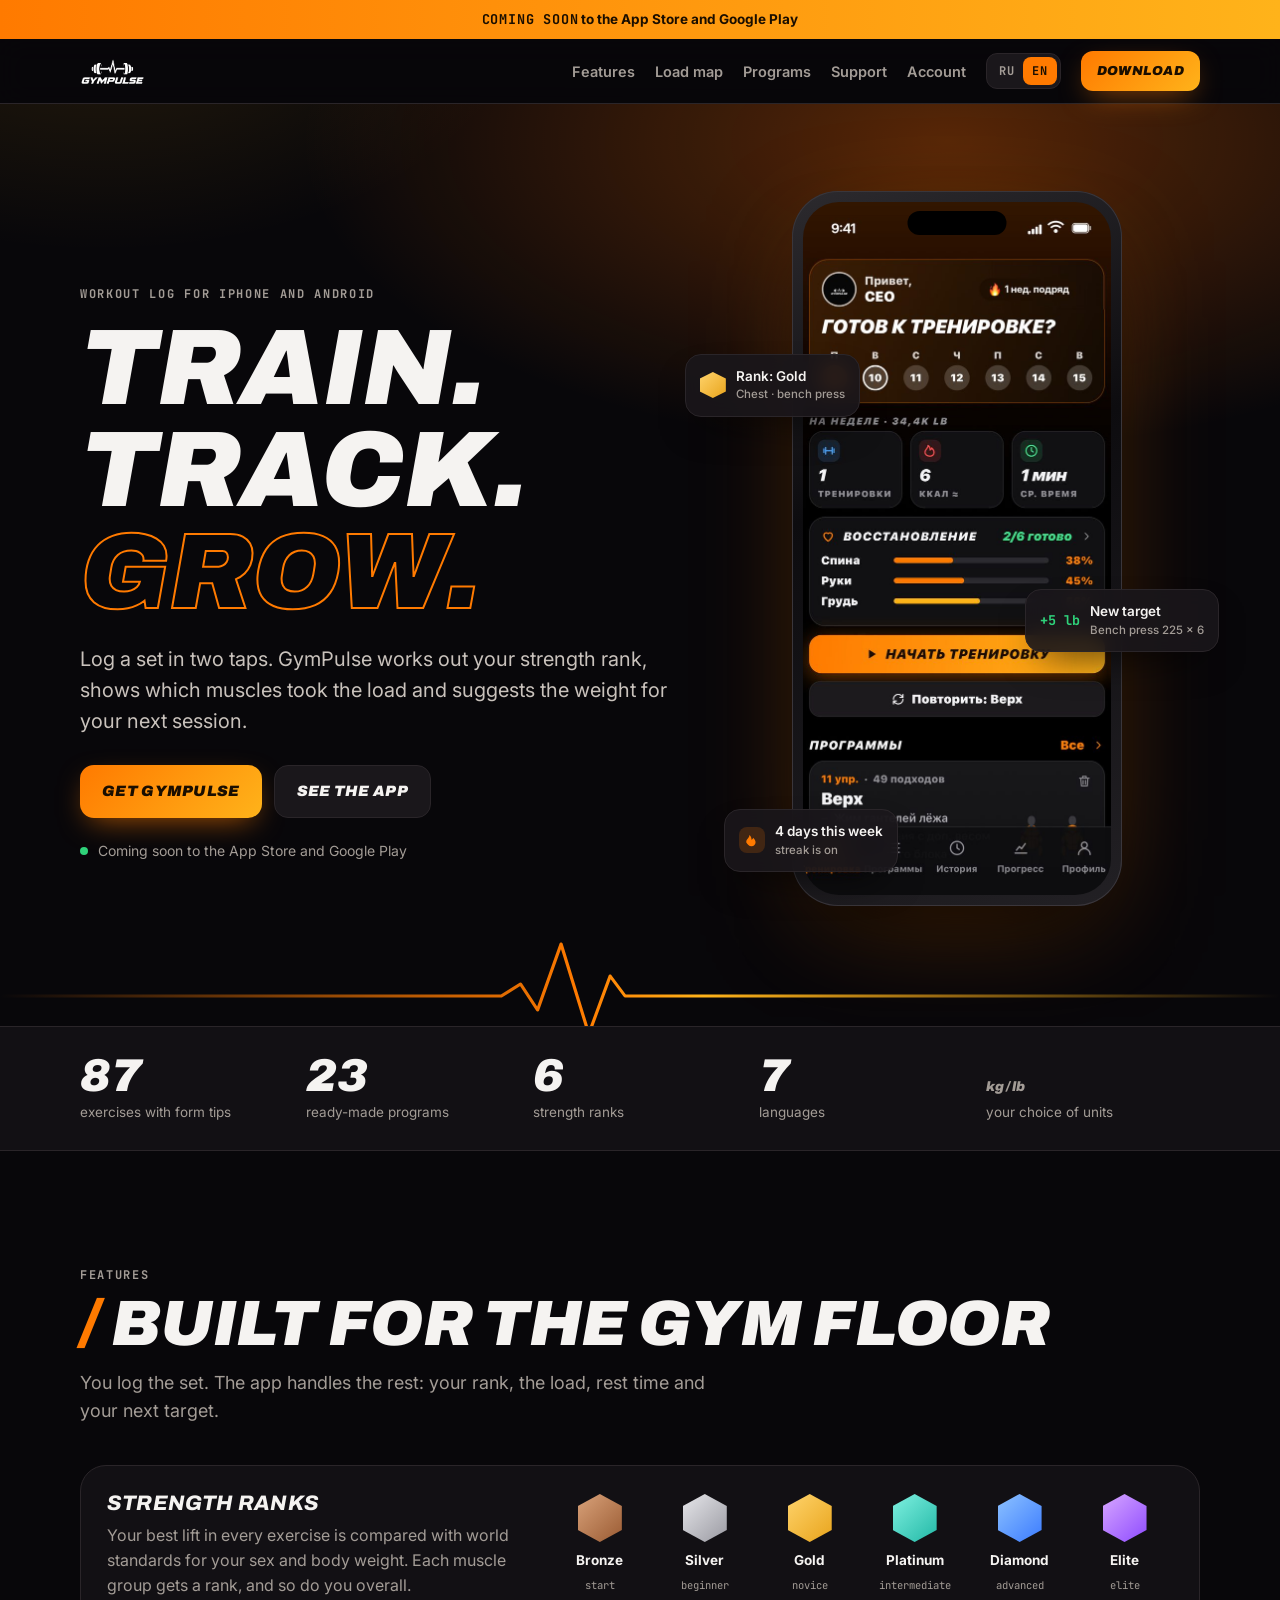
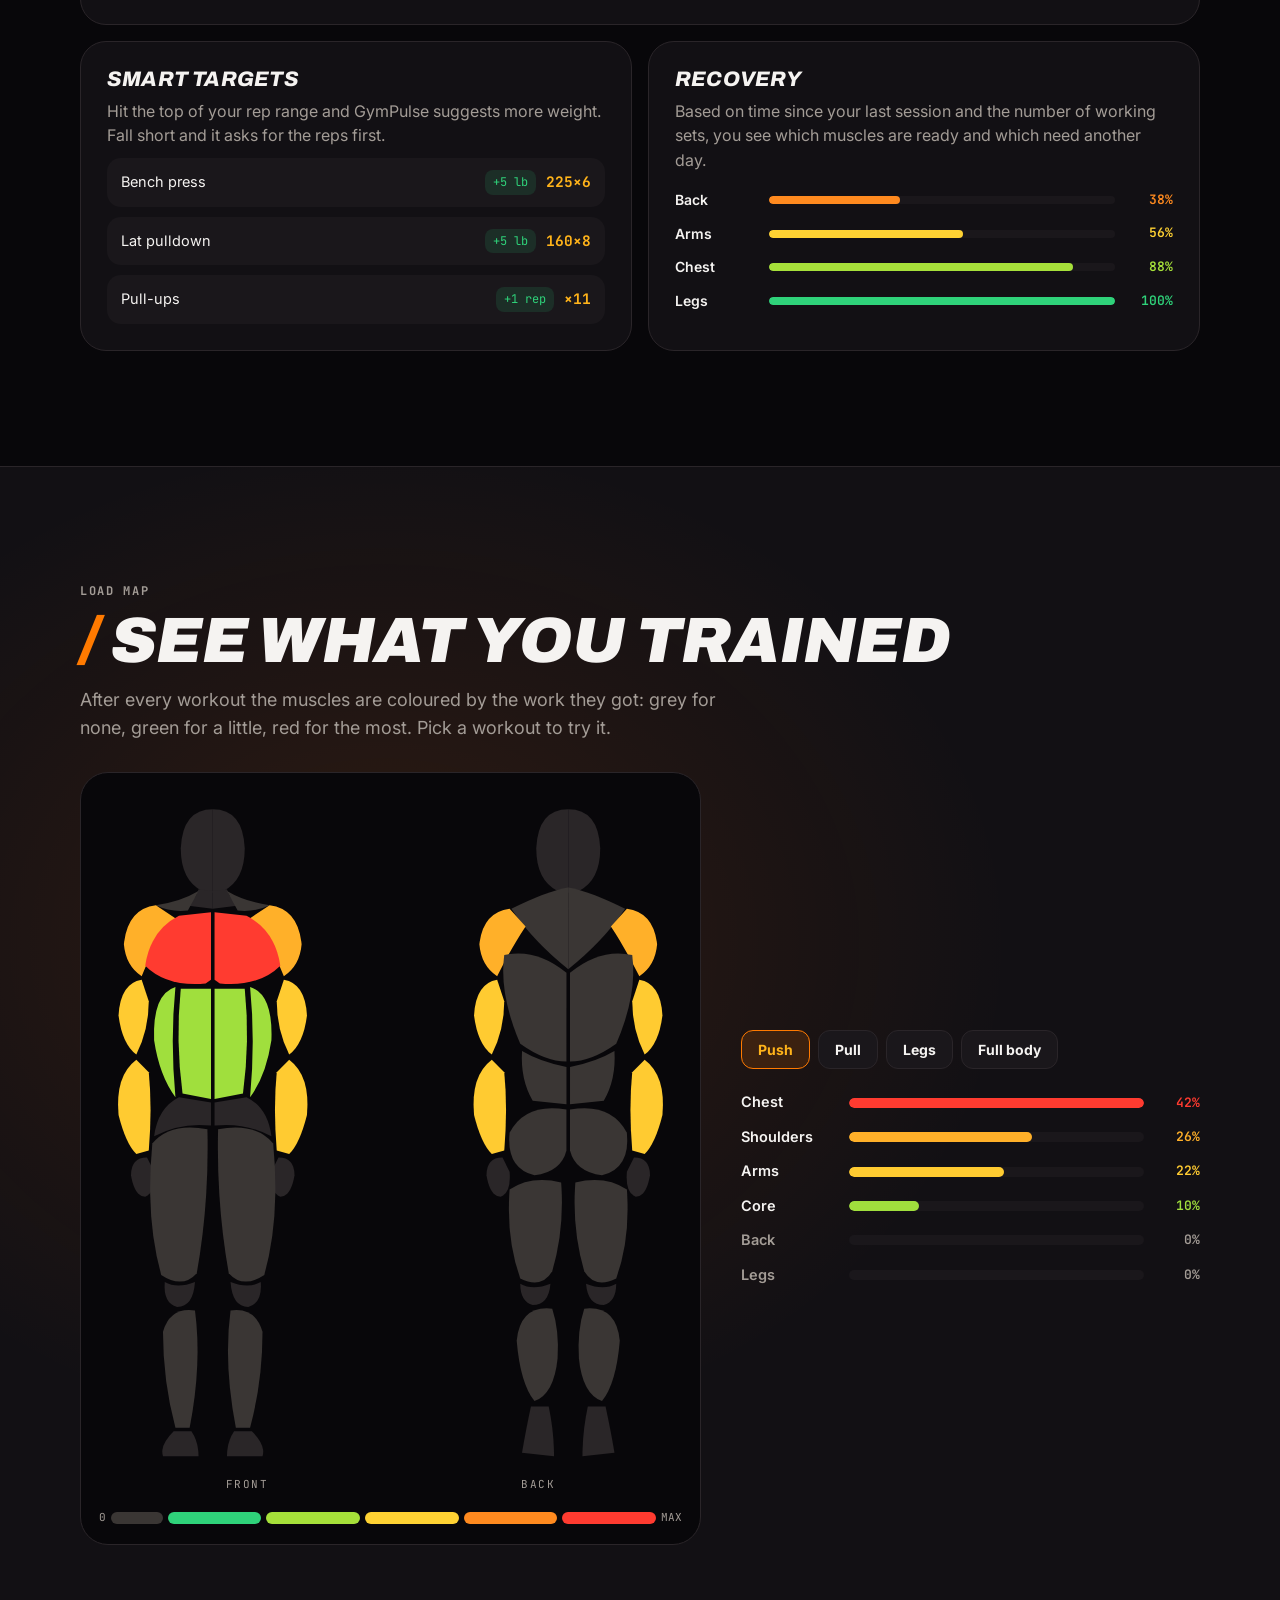
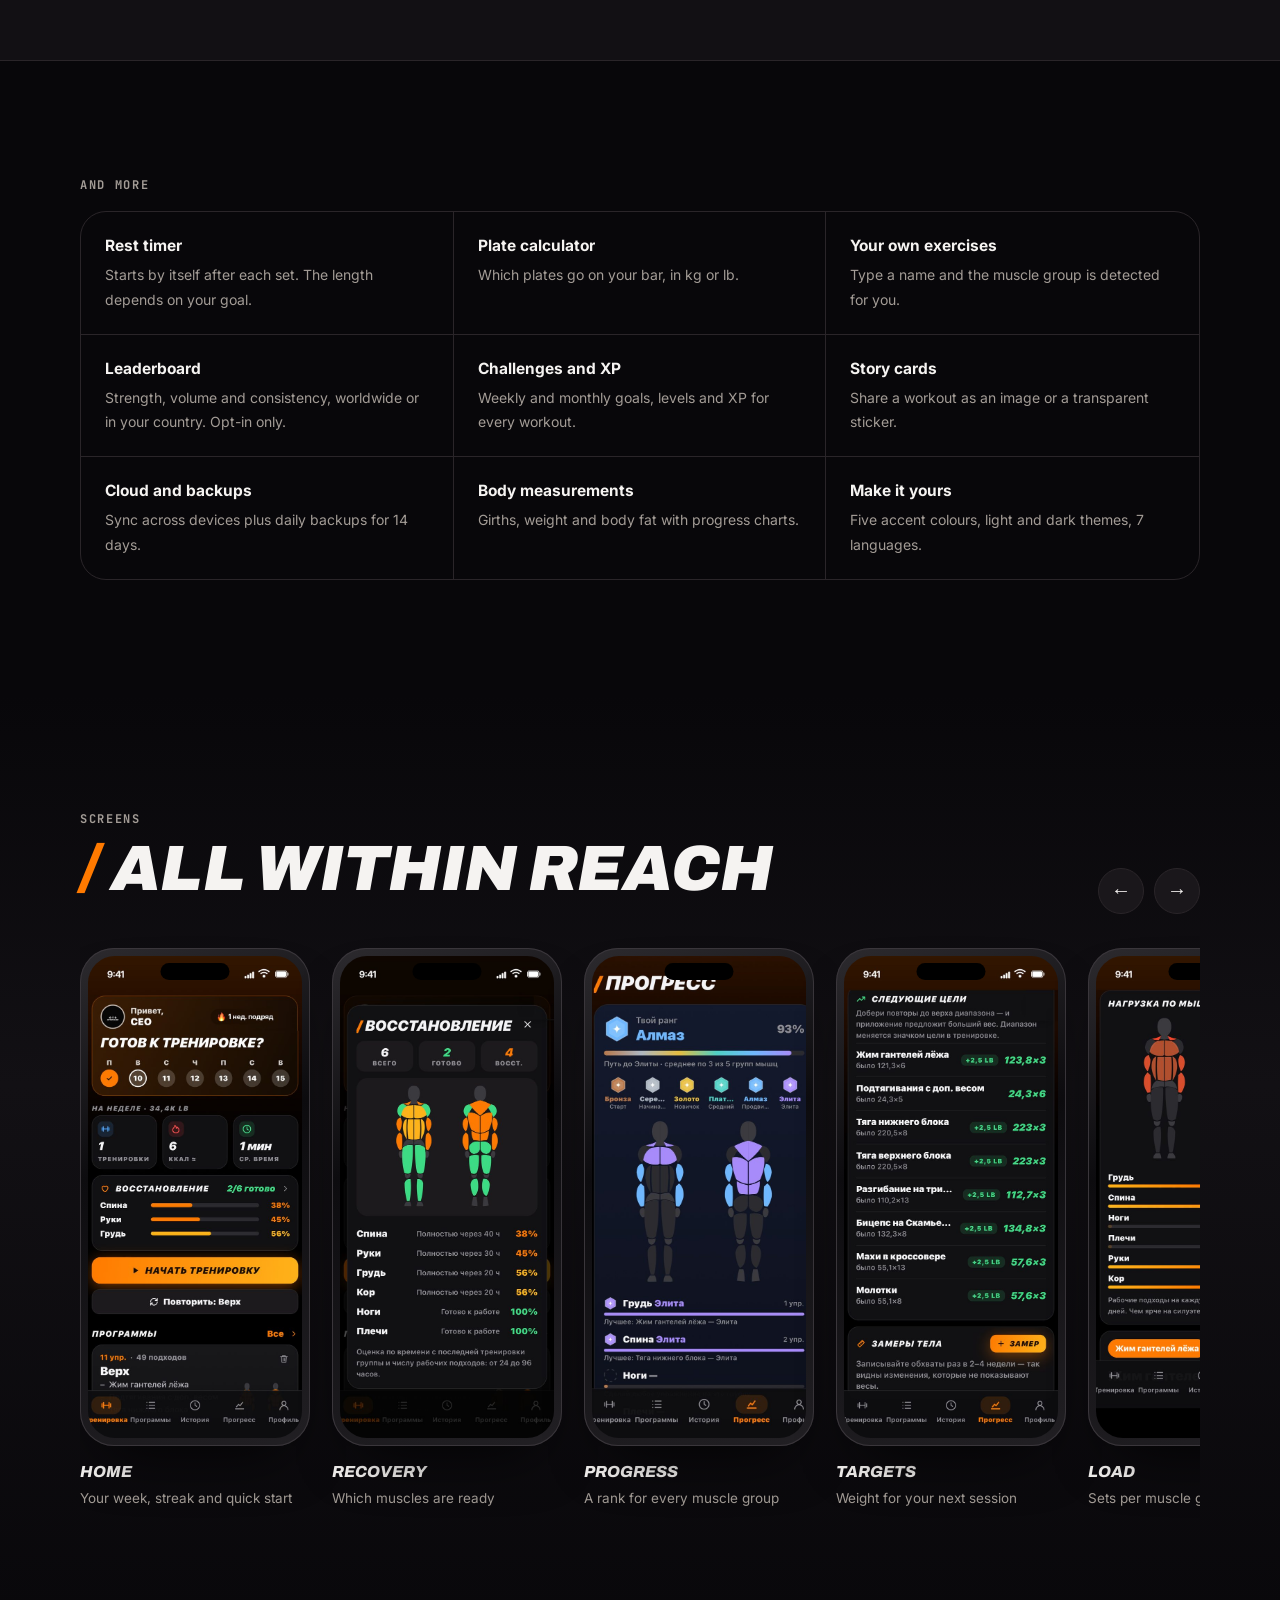
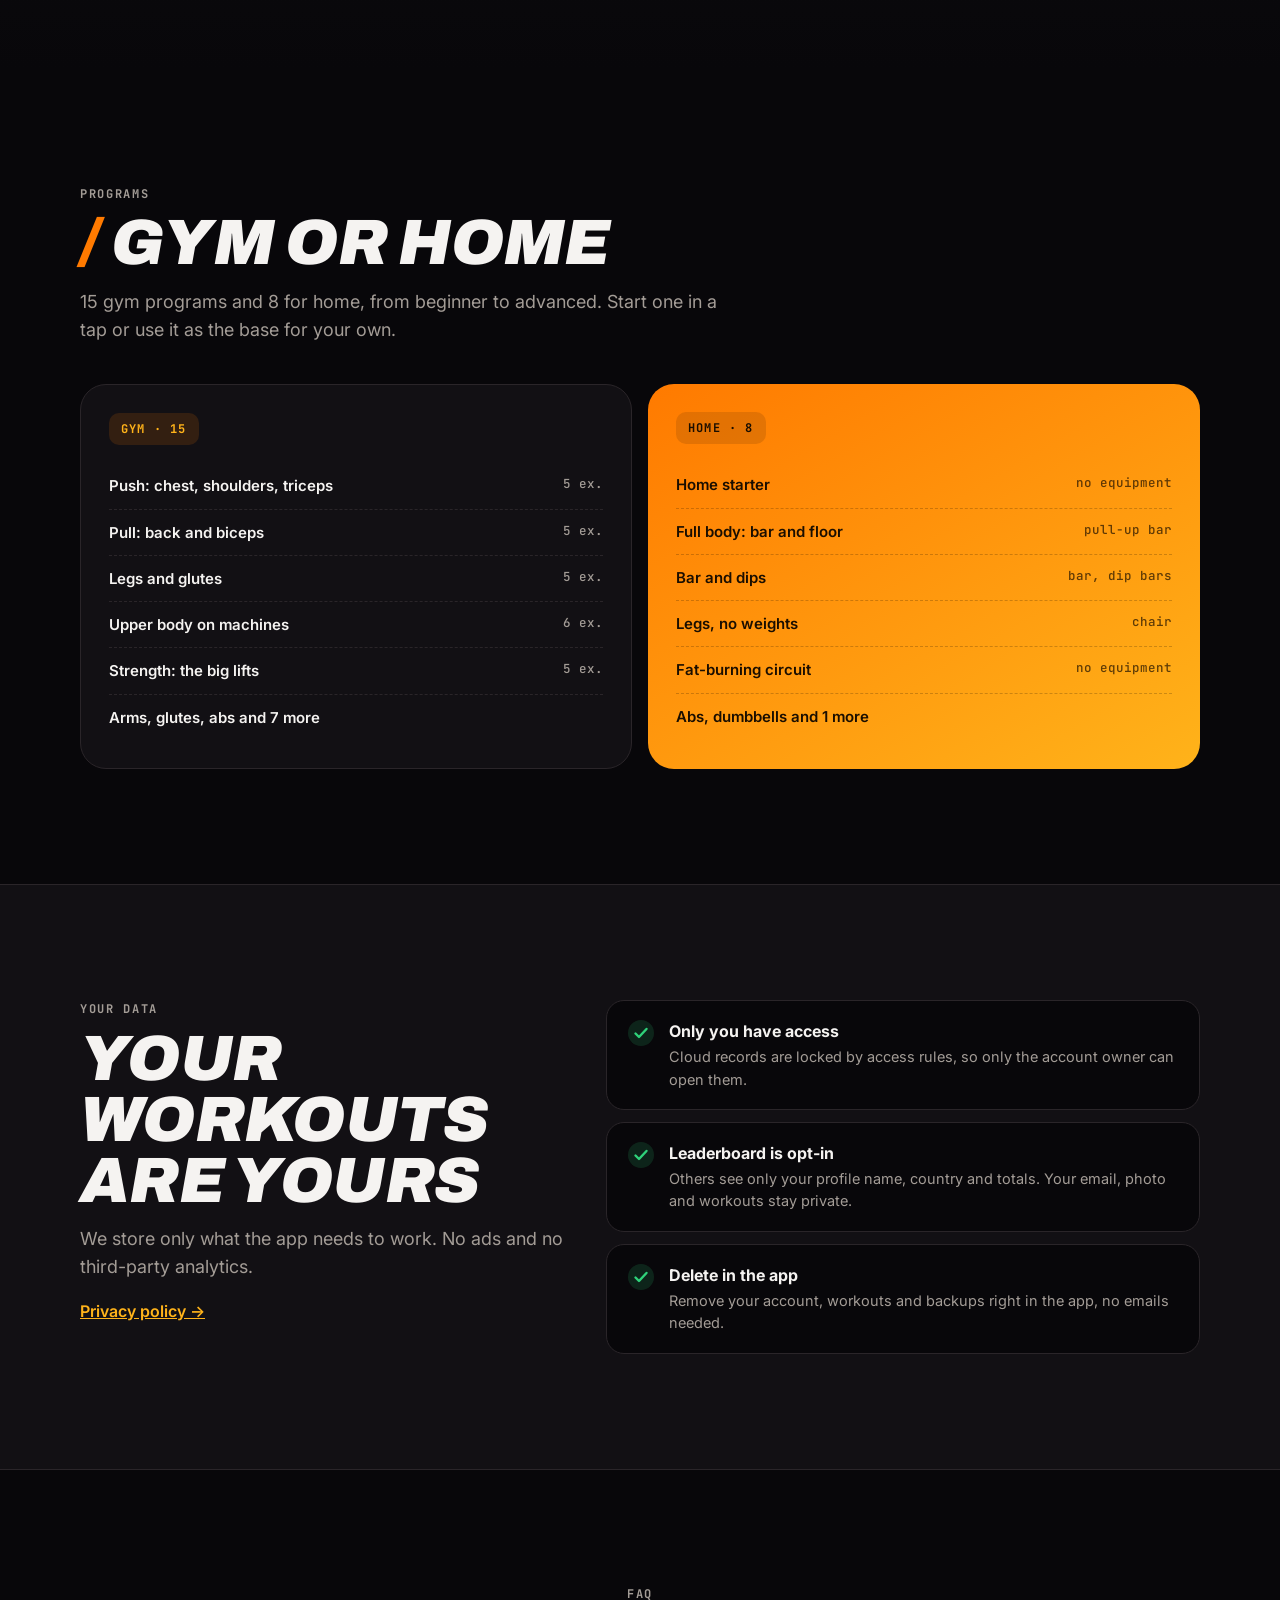
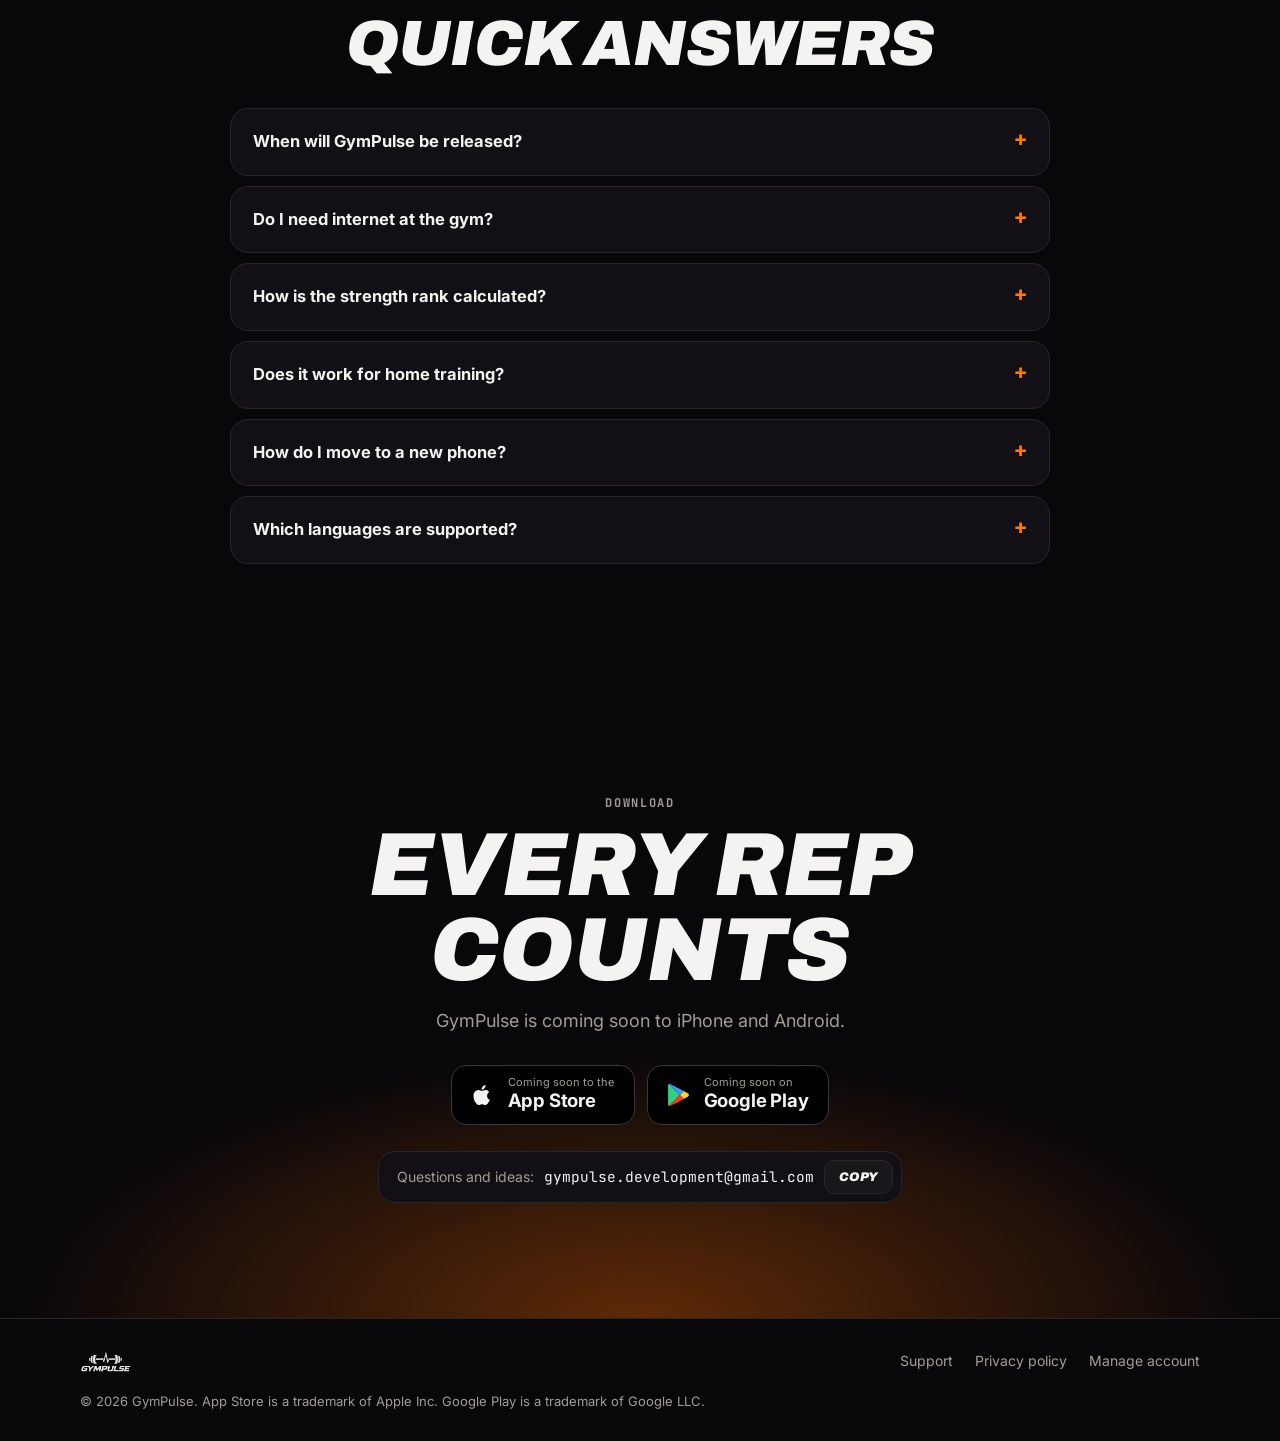
==== index.html @ 3d3b30c1 "SEO: sitemap, robots.txt, meta tags, Search Console verification" ====
<!doctype html>
<html lang="ru">
<head>
<meta charset="utf-8">
<meta name="viewport" content="width=device-width, initial-scale=1, viewport-fit=cover">
<title>GymPulse</title>
<meta name="gp:title-ru" content="GymPulse">
<meta name="gp:title-en" content="GymPulse">
<meta name="description" content="GymPulse — дневник тренировок для iPhone и Android: ранги силы, карта нагрузки, умные цели и программы для зала и дома.">
<meta name="theme-color" content="#08070A">
<link rel="canonical" href="https://gympulsefit.github.io/">
<link rel="alternate" hreflang="ru" href="https://gympulsefit.github.io/?lang=ru">
<link rel="alternate" hreflang="en" href="https://gympulsefit.github.io/?lang=en">
<link rel="alternate" hreflang="x-default" href="https://gympulsefit.github.io/">
<meta property="og:type" content="website">
<meta property="og:site_name" content="GymPulse">
<meta property="og:url" content="https://gympulsefit.github.io/">
<meta property="og:title" content="GymPulse">
<meta property="og:description" content="GymPulse — дневник тренировок для iPhone и Android: ранги силы, карта нагрузки, умные цели и программы для зала и дома.">
<meta property="og:image" content="https://gympulsefit.github.io/img/og.jpg">
<meta property="og:image:width" content="1200">
<meta property="og:image:height" content="630">
<meta name="twitter:card" content="summary_large_image">
<link rel="icon" type="image/png" href="img/icon.png">
<link rel="apple-touch-icon" href="img/icon.png">
<meta name="google-site-verification" content="DGbmN3u5YZqPYP7oXoBu73FGIkUK-Fvcan2WPgeFIfA">
<script type="application/ld+json">{"@context": "https://schema.org", "@type": "MobileApplication", "name": "GymPulse", "operatingSystem": "iOS, Android", "applicationCategory": "HealthApplication", "inLanguage": ["ru", "uk", "en", "es", "fr", "de", "zh"], "description": "GymPulse — дневник тренировок: ранги силы, карта нагрузки на мышцы, умные цели, программы для зала и дома.", "url": "https://gympulsefit.github.io/", "image": "https://gympulsefit.github.io/img/og.jpg", "publisher": {"@type": "Organization", "name": "GymPulse", "email": "gympulse.development@gmail.com"}}</script>

<script>(function(){var l;try{l=new URLSearchParams(location.search).get('lang')||localStorage.getItem('gp_lang')}catch(e){}if(l!=='ru'&&l!=='en')l=/^(ru|uk|be|kk)/i.test(navigator.language||'')?'ru':'en';document.documentElement.lang=l})()</script>
<link rel="preconnect" href="https://fonts.googleapis.com">
<link rel="preconnect" href="https://fonts.gstatic.com" crossorigin>
<link rel="stylesheet" href="https://fonts.googleapis.com/css2?family=Archivo:ital,wght@1,700;1,800;1,900&family=Inter:wght@400;500;600;700&family=JetBrains+Mono:wght@500;700&display=swap">
<link rel="stylesheet" href="style.css">
</head>
<body>
<style>
/* Главная: герой с телефоном, линия пульса, карта нагрузки на настоящем силуэте из приложения */
.hero { position: relative; padding-block: clamp(40px, 6vw, 80px) 0; overflow: hidden; }
.hero::before { content: ""; position: absolute; inset: -20% -10% auto; height: 80%; background: radial-gradient(60% 60% at 70% 30%, rgba(255, 106, 0, 0.32), transparent 70%), radial-gradient(40% 50% at 15% 10%, rgba(255, 179, 26, 0.12), transparent 70%); pointer-events: none; }
.hero .wrap { position: relative; display: grid; grid-template-columns: 1.1fr 0.9fr; gap: 40px; align-items: center; }
.hero h1 { font-size: clamp(48px, 8.4vw, 112px); margin: 14px 0 20px; }
.hero h1 em { font-style: italic; color: transparent; -webkit-text-stroke: 2px var(--ac); }
.hero .lead { font-size: clamp(17px, 1.6vw, 20px); color: #C9C2BC; }
.hero .cta { display: flex; flex-wrap: wrap; gap: 12px; margin-top: 28px; }
.soon { display: inline-flex; align-items: center; gap: 10px; margin-top: 22px; color: var(--mut); font-size: 14px; }
.soon .dot { width: 8px; height: 8px; border-radius: 50%; background: var(--ok); animation: ping 2s infinite; flex: none; }
@keyframes ping { 0% { box-shadow: 0 0 0 0 rgba(47, 210, 122, .6); } 70%, 100% { box-shadow: 0 0 0 10px rgba(47, 210, 122, 0); } }
.stage { position: relative; display: flex; justify-content: center; padding-block: 10px 60px; }
.chip { position: absolute; display: flex; align-items: center; gap: 10px; padding: 11px 14px; border-radius: 16px; background: rgba(26, 23, 27, 0.9); backdrop-filter: blur(10px); -webkit-backdrop-filter: blur(10px); border: 1px solid var(--line); box-shadow: 0 18px 40px -18px rgba(0, 0, 0, 0.9); font-size: 13.5px; font-weight: 600; white-space: nowrap; animation: float 6s ease-in-out infinite; }
.chip small { display: block; color: var(--mut); font-weight: 500; font-size: 11.5px; }
.chip .n { font-family: var(--f-mono); font-weight: 700; color: var(--ok); }
.chip .hex { width: 26px; height: 26px; clip-path: polygon(50% 0, 100% 25%, 100% 75%, 50% 100%, 0 75%, 0 25%); background: linear-gradient(135deg, #FFD36B, #E8A41C); flex: none; }
.chip .fl { width: 26px; height: 26px; border-radius: 8px; background: rgba(255, 122, 0, .18); display: grid; place-items: center; flex: none; }
.chip.c1 { left: -6%; top: 22%; }
.chip.c2 { right: -4%; top: 52%; animation-delay: -2s; }
.chip.c3 { left: 2%; bottom: 12%; animation-delay: -4s; }
@keyframes float { 0%, 100% { transform: translateY(0); } 50% { transform: translateY(-8px); } }
.pulse { display: block; width: 100%; height: 90px; margin-top: -30px; }
.pulse path { fill: none; stroke: url(#pg); stroke-width: 3; stroke-linejoin: round; stroke-linecap: round; stroke-dasharray: 2400; animation: draw 3.2s cubic-bezier(.6, 0, .2, 1) both; }
@keyframes draw { from { stroke-dashoffset: 2400; } to { stroke-dashoffset: 0; } }

.stats { border-block: 1px solid var(--line); background: var(--panel); }
.stats .wrap { display: grid; grid-template-columns: repeat(5, 1fr); padding-block: 26px; gap: 12px; }
.stat b { display: block; font-family: var(--f-display); font-style: italic; font-weight: 900; font-size: clamp(30px, 4vw, 46px); line-height: 1; font-variant-numeric: tabular-nums; }
.stat span { color: var(--mut); font-size: 13.5px; }

.feat-grid { display: grid; grid-template-columns: repeat(12, 1fr); gap: 16px; margin-top: 40px; }
.f-rank { grid-column: span 12; }
.f-tgt { grid-column: span 6; }
.f-rec { grid-column: span 6; }
.f-rank .in { display: grid; grid-template-columns: 0.8fr 1.2fr; gap: 30px; align-items: center; }
.tiers { display: grid; grid-template-columns: repeat(6, 1fr); gap: 8px; }
.tier { text-align: center; }
.tier i { display: block; width: 44px; height: 48px; margin: 0 auto 8px; clip-path: polygon(50% 0, 100% 25%, 100% 75%, 50% 100%, 0 75%, 0 25%); }
.tier b { display: block; font-size: 13.5px; }
.tier span { font-family: var(--f-mono); font-size: 10.5px; color: var(--mut); }
.set-row { display: grid; grid-template-columns: minmax(0, 1fr) auto auto; gap: 10px; align-items: center; padding: 12px 14px; border-radius: 14px; background: var(--panel-2); margin-top: 10px; font-size: 14.5px; }
.set-row .p { font-family: var(--f-mono); font-size: 12px; color: var(--ok); background: rgba(47, 210, 122, 0.12); padding: 3px 8px; border-radius: 8px; white-space: nowrap; }
.set-row .v { font-family: var(--f-mono); font-weight: 700; color: var(--ac-2); white-space: nowrap; }
.set-row .nm { overflow: hidden; text-overflow: ellipsis; white-space: nowrap; }
.bars { margin-top: 16px; display: grid; gap: 12px; }
.bar { display: grid; grid-template-columns: 82px 1fr 46px; gap: 12px; align-items: center; font-size: 14px; font-weight: 600; }
.bar .t { height: 8px; border-radius: 4px; background: var(--panel-2); overflow: hidden; }
.bar .t i { display: block; height: 100%; border-radius: 4px; }
.bar em { font-style: normal; font-family: var(--f-mono); font-size: 13px; text-align: right; }

/* карта нагрузки */
.load { background: radial-gradient(70% 60% at 30% 40%, rgba(255, 106, 0, 0.12), transparent 70%), var(--panel); border-block: 1px solid var(--line); }
.load .grid { display: grid; grid-template-columns: 1.15fr 0.85fr; gap: 40px; align-items: center; margin-top: 30px; }
.mapbox { background: var(--bg); border: 1px solid var(--line); border-radius: 28px; padding: 22px 18px 18px; }
.mapbox svg { width: 100%; height: auto; display: block; }
.mapbox path { transition: fill .55s ease; }
.mapbox .cap { display: flex; justify-content: space-around; font-family: var(--f-mono); font-size: 11px; letter-spacing: .14em; text-transform: uppercase; color: var(--mut); margin-top: 6px; }
.heat { display: flex; gap: 5px; margin-top: 16px; align-items: center; font-family: var(--f-mono); font-size: 11px; color: var(--mut); }
.heat i { flex: 1; height: 12px; border-radius: 6px; }
.heat i.z { flex: .55; background: #3A3634; }
.tabs { display: flex; flex-wrap: wrap; gap: 8px; }
.tabs button { border: 1px solid var(--line); background: var(--panel-2); color: var(--fg); font-weight: 700; font-size: 14px; padding: 10px 16px; border-radius: 12px; cursor: pointer; transition: background .2s, border-color .2s, color .2s; font-family: var(--f-body); }
.tabs button[aria-pressed="true"] { background: var(--ac-soft); border-color: var(--ac); color: var(--ac-2); }
.mlist { margin-top: 22px; display: grid; gap: 12px; }
.mrow { display: grid; grid-template-columns: 96px 1fr 44px; gap: 12px; align-items: center; font-weight: 600; font-size: 14.5px; }
.mrow .t { height: 10px; border-radius: 5px; background: var(--panel-2); overflow: hidden; }
.mrow .t i { display: block; height: 100%; border-radius: 5px; transition: width .55s ease, background .55s ease; }
.mrow em { font-style: normal; font-family: var(--f-mono); font-size: 13px; text-align: right; transition: color .55s; }
.mrow.off { color: var(--mut); }

.more { display: grid; grid-template-columns: repeat(3, 1fr); margin-top: 16px; border: 1px solid var(--line); border-radius: 26px; overflow: hidden; }
.more div { padding: 22px 24px; border-right: 1px solid var(--line); border-bottom: 1px solid var(--line); min-width: 0; }
.more div:nth-child(3n) { border-right: 0; }
.more div:nth-last-child(-n+3) { border-bottom: 0; }
.more b { display: block; font-size: 15.5px; margin-bottom: 4px; }
.more span { color: var(--mut); font-size: 14px; }

.screens { background: linear-gradient(180deg, var(--bg), var(--panel) 40%, var(--bg)); }
.head-row { display: flex; align-items: flex-end; justify-content: space-between; gap: 20px; flex-wrap: wrap; }
.rail { display: flex; gap: 22px; overflow-x: auto; scroll-snap-type: x mandatory; padding: 34px 0 20px; scrollbar-width: none; }
.rail::-webkit-scrollbar { display: none; }
.rail figure { flex: none; margin: 0; scroll-snap-align: center; width: 230px; }
.rail .phone { width: 230px; border-radius: 34px; padding: 8px; box-shadow: 0 30px 60px -30px rgba(0, 0, 0, 0.9), 0 0 0 1px #3a363b inset; }
.rail .phone img { border-radius: 27px; }
.rail .phone::after { top: 15px; height: 17px; }
.rail figcaption { margin-top: 14px; }
.rail figcaption b { display: block; font-family: var(--f-display); font-style: italic; text-transform: uppercase; font-weight: 800; font-size: 16px; }
.rail figcaption span { color: var(--mut); font-size: 13.5px; }
.rail-nav { display: flex; gap: 10px; }
.rail-nav button { width: 46px; height: 46px; border-radius: 50%; border: 1px solid var(--line); background: var(--panel-2); color: var(--fg); font-size: 20px; cursor: pointer; }
.rail-nav button:hover { background: var(--line); }

.split { display: grid; grid-template-columns: 1fr 1fr; gap: 16px; margin-top: 40px; }
.prog { padding: 28px; }
.prog .tag { display: inline-flex; font-family: var(--f-mono); font-size: 12px; font-weight: 700; letter-spacing: 0.1em; text-transform: uppercase; padding: 7px 12px; border-radius: 10px; background: var(--ac-soft); color: var(--ac-2); }
.prog ul { list-style: none; margin: 18px 0 0; padding: 0; display: grid; }
.prog li { display: flex; justify-content: space-between; gap: 12px; padding: 11px 0; border-bottom: 1px dashed var(--line); font-weight: 600; font-size: 15px; }
.prog li:last-child { border-bottom: 0; }
.prog li > span:last-child { color: var(--mut); font-weight: 500; font-size: 12.5px; font-family: var(--f-mono); white-space: nowrap; text-align: right; }
.prog.home { background: linear-gradient(150deg, var(--ac), var(--ac-2)); color: var(--on-ac); border: 0; }
.prog.home li > span:last-child { color: rgba(26, 14, 0, 0.7); }
.prog.home .tag { background: rgba(26, 14, 0, 0.12); color: var(--on-ac); }
.prog.home li { border-color: rgba(26, 14, 0, 0.22); }

.priv { display: grid; grid-template-columns: 0.9fr 1.1fr; gap: 40px; align-items: start; }
.checks { display: grid; gap: 12px; }
.checks > div { display: grid; grid-template-columns: 28px 1fr; gap: 14px; padding: 18px 20px; background: var(--bg); border: 1px solid var(--line); border-radius: 18px; }
.checks svg { width: 28px; height: 28px; }
.checks b { display: block; margin-bottom: 2px; }
.checks p { color: var(--mut); font-size: 14.5px; }
.priv .lnk { display: inline-block; margin-top: 18px; color: var(--ac-2); font-weight: 600; }

#faq .faq { max-width: 820px; margin: 34px auto 0; }

.dl { text-align: center; position: relative; overflow: hidden; }
.dl::before { content: ""; position: absolute; inset: auto -20% -60% -20%; height: 120%; background: radial-gradient(50% 50% at 50% 50%, rgba(255, 106, 0, 0.35), transparent 70%); pointer-events: none; }
.dl .wrap { position: relative; }
.dl h2.d { font-size: clamp(42px, 7vw, 92px); }
.dl .lead { margin: 0 auto; }
.dl .stores { justify-content: center; margin-top: 30px; }
.dl .mail { margin-top: 26px; justify-content: center; }

@media (max-width: 980px) {
  .hero .wrap, .priv, .load .grid, .f-rank .in { grid-template-columns: 1fr; }
  .stage { padding-bottom: 30px; }
  .stats .wrap { grid-template-columns: repeat(3, 1fr); row-gap: 22px; }
  .f-tgt, .f-rec { grid-column: span 12; }
  .more { grid-template-columns: 1fr 1fr; }
  .more div:nth-child(3n) { border-right: 1px solid var(--line); }
  .more div:nth-child(2n) { border-right: 0; }
  .more div:nth-last-child(-n+3) { border-bottom: 1px solid var(--line); }
  .more div:nth-last-child(-n+1) { border-bottom: 0; }
  .split { grid-template-columns: 1fr; }
}
@media (max-width: 560px) {
  .stats .wrap { grid-template-columns: 1fr 1fr; }
  .stats .stat:last-child { grid-column: span 2; }
  .more { grid-template-columns: 1fr; }
  .more div, .more div:nth-child(2n), .more div:nth-child(3n) { border-right: 0; border-bottom: 1px solid var(--line); }
  .more div:last-child { border-bottom: 0; }
  .tiers { grid-template-columns: repeat(3, 1fr); row-gap: 16px; }
  .chip.c1 { left: 0; } .chip.c2 { right: 0; }
  .card { padding: 20px; border-radius: 22px; }
  .hero h1 em { -webkit-text-stroke-width: 1.5px; }
  .mrow { grid-template-columns: 84px 1fr 40px; }
}
</style>

<div class="strip"><div class="wrap"><span data-l="ru"><b>СКОРО</b> в App Store и Google Play</span><span data-l="en"><b>COMING SOON</b> to the App Store and Google Play</span></div></div>
<nav class="top" aria-label="GymPulse">
  <div class="wrap">
    <a class="logo" href="" aria-label="GymPulse"><img src="img/logo.png" alt="GymPulse" width="66" height="30"></a>
    <ul>
      <li><a href="#features"><span data-l="ru">Возможности</span><span data-l="en">Features</span></a></li>
      <li><a href="#load"><span data-l="ru">Карта нагрузки</span><span data-l="en">Load map</span></a></li>
      <li><a href="#programs"><span data-l="ru">Программы</span><span data-l="en">Programs</span></a></li>
      <li><a href="support.html"><span data-l="ru">Поддержка</span><span data-l="en">Support</span></a></li>
      <li><a href="account.html"><span data-l="ru">Аккаунт</span><span data-l="en">Account</span></a></li>
    </ul>
    <div class="lang" role="group" aria-label="Language"><button type="button" data-set="ru">RU</button><button type="button" data-set="en">EN</button></div>
    <a class="btn btn-ac" href="#download"><span data-l="ru">Скачать</span><span data-l="en">Download</span></a>
  </div>
</nav>


<header class="hero" id="top">
  <div class="wrap">
    <div>
      <div class="eyebrow"><span data-l="ru">Дневник тренировок для iPhone и Android</span><span data-l="en">Workout log for iPhone and Android</span></div>
      <h1 class="d"><span data-l="ru">Тренируйся.<br>Записывай.<br><em>Расти.</em></span><span data-l="en">Train.<br>Track.<br><em>Grow.</em></span></h1>
      <p class="lead"><span data-l="ru">Записывайте подходы в пару касаний. GymPulse сам посчитает ранг силы, покажет, какие мышцы получили нагрузку, и подскажет вес на следующую тренировку.</span><span data-l="en">Log a set in two taps. GymPulse works out your strength rank, shows which muscles took the load and suggests the weight for your next session.</span></p>
      <div class="cta">
        <a class="btn btn-ac" href="#download"><span data-l="ru">Скачать GymPulse</span><span data-l="en">Get GymPulse</span></a>
        <a class="btn btn-gh" href="#screens"><span data-l="ru">Посмотреть экраны</span><span data-l="en">See the app</span></a>
      </div>
      <div class="soon"><span class="dot" aria-hidden="true"></span><span data-l="ru">Готовится к выходу в App Store и Google Play</span><span data-l="en">Coming soon to the App Store and Google Play</span></div>
    </div>
    <div class="stage">
      <div class="phone"><img src="img/home.jpg" alt="GymPulse" width="640" height="1391"></div>
      <div class="chip c1"><span class="hex" aria-hidden="true"></span><div><span data-l="ru">Ранг: Золото</span><span data-l="en">Rank: Gold</span><small><span data-l="ru">Грудь · жим лёжа</span><span data-l="en">Chest · bench press</span></small></div></div>
      <div class="chip c2"><span class="n" data-l="ru">+2,5 кг</span><span class="n" data-l="en">+5 lb</span><div><span data-l="ru">Новая цель</span><span data-l="en">New target</span><small><span data-l="ru">Жим лёжа 102,5 × 6</span><span data-l="en">Bench press 225 × 6</span></small></div></div>
      <div class="chip c3"><span class="fl" aria-hidden="true"><svg width="15" height="15" viewBox="0 0 24 24"><path d="M12 21c3.9 0 6.5-2.6 6.5-6.3 0-3.3-2.1-5.4-3.8-7.3-.5 1.8-1.5 2.8-2.7 3.2.2-2.7-.8-5.4-3.3-7.6-.3 3.3-2.1 5.1-3.6 7.1-1 1.3-1.6 2.9-1.6 4.6C5.5 18.4 8.1 21 12 21z" fill="#FF7A00"/></svg></span><div><span data-l="ru">4 дня на этой неделе</span><span data-l="en">4 days this week</span><small><span data-l="ru">серия продолжается</span><span data-l="en">streak is on</span></small></div></div>
    </div>
  </div>
  <svg class="pulse" viewBox="0 0 1200 90" preserveAspectRatio="none" aria-hidden="true">
    <defs><linearGradient id="pg" x1="0" x2="1"><stop offset="0" stop-color="#FF7A00" stop-opacity="0"/><stop offset=".45" stop-color="#FF7A00"/><stop offset=".55" stop-color="#FFB31A"/><stop offset="1" stop-color="#FFB31A" stop-opacity="0"/></linearGradient></defs>
    <path d="M0 60 H470 l18 -12 l16 26 l22 -66 l26 90 l20 -58 l14 20 H1200"/>
  </svg>
</header>

<div class="stats">
  <div class="wrap">
    <div class="stat"><b>87</b><span data-l="ru">упражнений с техникой</span><span data-l="en">exercises with form tips</span></div>
    <div class="stat"><b>23</b><span data-l="ru">готовые программы</span><span data-l="en">ready-made programs</span></div>
    <div class="stat"><b>6</b><span data-l="ru">рангов силы</span><span data-l="en">strength ranks</span></div>
    <div class="stat"><b>7</b><span data-l="ru">языков</span><span data-l="en">languages</span></div>
    <div class="stat"><b><span data-l="ru">кг / lb</span><span data-l="en">kg / lb</span></b><span data-l="ru">в любых единицах</span><span data-l="en">your choice of units</span></div>
  </div>
</div>

<section id="features">
  <div class="wrap">
    <div class="eyebrow"><span data-l="ru">Возможности</span><span data-l="en">Features</span></div>
    <h2 class="d slash"><span data-l="ru">Сделано для зала</span><span data-l="en">Built for the gym floor</span></h2>
    <p class="lead"><span data-l="ru">Вы записываете подход, остальное приложение считает само: ранг, нагрузку, отдых и следующую цель.</span><span data-l="en">You log the set. The app handles the rest: your rank, the load, rest time and your next target.</span></p>

    <div class="feat-grid">
      <article class="card f-rank rv">
        <div class="in">
          <div>
            <h3><span data-l="ru">Ранги силы</span><span data-l="en">Strength ranks</span></h3>
            <p><span data-l="ru">Лучший результат в каждом упражнении сравнивается с мировыми нормативами для вашего пола и веса тела. Ранг есть у каждой группы мышц и общий.</span><span data-l="en">Your best lift in every exercise is compared with world standards for your sex and body weight. Each muscle group gets a rank, and so do you overall.</span></p>
          </div>
          <div class="tiers">
            <div class="tier"><i style="background:linear-gradient(135deg,#D9A27A,#9A5B33)"></i><b data-l="ru">Бронза</b><b data-l="en">Bronze</b><span data-l="ru">старт</span><span data-l="en">start</span></div>
            <div class="tier"><i style="background:linear-gradient(135deg,#E6E6EA,#9A9AA2)"></i><b data-l="ru">Серебро</b><b data-l="en">Silver</b><span data-l="ru">начинающий</span><span data-l="en">beginner</span></div>
            <div class="tier"><i style="background:linear-gradient(135deg,#FFD36B,#E8A41C)"></i><b data-l="ru">Золото</b><b data-l="en">Gold</b><span data-l="ru">новичок</span><span data-l="en">novice</span></div>
            <div class="tier"><i style="background:linear-gradient(135deg,#7FF0E0,#22B8A6)"></i><b data-l="ru">Платина</b><b data-l="en">Platinum</b><span data-l="ru">средний</span><span data-l="en">intermediate</span></div>
            <div class="tier"><i style="background:linear-gradient(135deg,#8DC2FF,#3B7BFF)"></i><b data-l="ru">Алмаз</b><b data-l="en">Diamond</b><span data-l="ru">продвинутый</span><span data-l="en">advanced</span></div>
            <div class="tier"><i style="background:linear-gradient(135deg,#D7A6FF,#8E4BFF)"></i><b data-l="ru">Элита</b><b data-l="en">Elite</b><span data-l="ru">элита</span><span data-l="en">elite</span></div>
          </div>
        </div>
      </article>

      <article class="card f-tgt rv">
        <h3><span data-l="ru">Умные цели</span><span data-l="en">Smart targets</span></h3>
        <p><span data-l="ru">Сделали верхнюю границу диапазона повторов, и GymPulse предложит добавить вес. Не сделали, тогда сначала добираем повторы.</span><span data-l="en">Hit the top of your rep range and GymPulse suggests more weight. Fall short and it asks for the reps first.</span></p>
        <div class="set-row"><span class="nm"><span data-l="ru">Жим лёжа</span><span data-l="en">Bench press</span></span><span class="p" data-l="ru">+2,5 кг</span><span class="p" data-l="en">+5 lb</span><span class="v" data-l="ru">102,5×6</span><span class="v" data-l="en">225×6</span></div>
        <div class="set-row"><span class="nm"><span data-l="ru">Тяга верхнего блока</span><span data-l="en">Lat pulldown</span></span><span class="p" data-l="ru">+2,5 кг</span><span class="p" data-l="en">+5 lb</span><span class="v" data-l="ru">72,5×8</span><span class="v" data-l="en">160×8</span></div>
        <div class="set-row"><span class="nm"><span data-l="ru">Подтягивания</span><span data-l="en">Pull-ups</span></span><span class="p" data-l="ru">+1 повт.</span><span class="p" data-l="en">+1 rep</span><span class="v">×11</span></div>
      </article>

      <article class="card f-rec rv">
        <h3><span data-l="ru">Восстановление</span><span data-l="en">Recovery</span></h3>
        <p><span data-l="ru">По времени с последней тренировки и числу рабочих подходов видно, какие мышцы уже готовы, а каким нужен ещё день.</span><span data-l="en">Based on time since your last session and the number of working sets, you see which muscles are ready and which need another day.</span></p>
        <div class="bars">
          <div class="bar"><span data-l="ru">Спина</span><span data-l="en">Back</span><span class="t"><i style="width:38%;background:#FF8A1F"></i></span><em style="color:#FF8A1F">38%</em></div>
          <div class="bar"><span data-l="ru">Руки</span><span data-l="en">Arms</span><span class="t"><i style="width:56%;background:#FFD233"></i></span><em style="color:#FFD233">56%</em></div>
          <div class="bar"><span data-l="ru">Грудь</span><span data-l="en">Chest</span><span class="t"><i style="width:88%;background:#A6E03A"></i></span><em style="color:#A6E03A">88%</em></div>
          <div class="bar"><span data-l="ru">Ноги</span><span data-l="en">Legs</span><span class="t"><i style="width:100%;background:#2FD27A"></i></span><em style="color:#2FD27A">100%</em></div>
        </div>
      </article>
    </div>
  </div>
</section>

<section class="load" id="load">
  <div class="wrap">
    <div class="eyebrow"><span data-l="ru">Карта нагрузки</span><span data-l="en">Load map</span></div>
    <h2 class="d slash"><span data-l="ru">Видно, что вы прокачали</span><span data-l="en">See what you trained</span></h2>
    <p class="lead"><span data-l="ru">После тренировки мышцы окрашиваются по полученной работе: серые без нагрузки, зелёные слегка, красные на максимуме. Выберите тренировку, чтобы посмотреть.</span><span data-l="en">After every workout the muscles are coloured by the work they got: grey for none, green for a little, red for the most. Pick a workout to try it.</span></p>
    <div class="grid">
      <div class="mapbox rv">
        <svg id="bodymap" viewBox="36 2 328 380" role="img" aria-label="Muscle load map"></svg>
        <div class="cap"><span data-l="ru">Спереди</span><span data-l="en">Front</span><span data-l="ru">Сзади</span><span data-l="en">Back</span></div>
        <div class="heat" aria-hidden="true">0 <i class="z"></i><i style="background:#2FD27A"></i><i style="background:#A6E03A"></i><i style="background:#FFD233"></i><i style="background:#FF8A1F"></i><i style="background:#FF3B30"></i> MAX</div>
      </div>
      <div>
        <div class="tabs" id="wtabs" role="group" aria-label="Workout">
          <button type="button" data-w="push" aria-pressed="true"><span data-l="ru">Жим</span><span data-l="en">Push</span></button>
          <button type="button" data-w="pull" aria-pressed="false"><span data-l="ru">Тяга</span><span data-l="en">Pull</span></button>
          <button type="button" data-w="legs" aria-pressed="false"><span data-l="ru">Ноги</span><span data-l="en">Legs</span></button>
          <button type="button" data-w="full" aria-pressed="false"><span data-l="ru">Всё тело</span><span data-l="en">Full body</span></button>
        </div>
        <div class="mlist" id="mlist"></div>
      </div>
    </div>
  </div>
</section>

<section>
  <div class="wrap">
    <div class="eyebrow"><span data-l="ru">И ещё</span><span data-l="en">And more</span></div>
    <div class="more rv">
      <div><b data-l="ru">Таймер отдыха</b><b data-l="en">Rest timer</b><span data-l="ru">Запускается сам после подхода. Время зависит от вашей цели.</span><span data-l="en">Starts by itself after each set. The length depends on your goal.</span></div>
      <div><b data-l="ru">Калькулятор блинов</b><b data-l="en">Plate calculator</b><span data-l="ru">Какие блины вешать на ваш гриф, в кг или lb.</span><span data-l="en">Which plates go on your bar, in kg or lb.</span></div>
      <div><b data-l="ru">Свои упражнения</b><b data-l="en">Your own exercises</b><span data-l="ru">Впишите название, и группа мышц определится автоматически.</span><span data-l="en">Type a name and the muscle group is detected for you.</span></div>
      <div><b data-l="ru">Рейтинг атлетов</b><b data-l="en">Leaderboard</b><span data-l="ru">Сила, объём и регулярность по миру или вашей стране. Участие по желанию.</span><span data-l="en">Strength, volume and consistency, worldwide or in your country. Opt-in only.</span></div>
      <div><b data-l="ru">Челленджи и опыт</b><b data-l="en">Challenges and XP</b><span data-l="ru">Задания на неделю и месяц, уровни и очки опыта за тренировки.</span><span data-l="en">Weekly and monthly goals, levels and XP for every workout.</span></div>
      <div><b data-l="ru">Карточки для сторис</b><b data-l="en">Story cards</b><span data-l="ru">Итог тренировки картинкой или прозрачным стикером.</span><span data-l="en">Share a workout as an image or a transparent sticker.</span></div>
      <div><b data-l="ru">Облако и копии</b><b data-l="en">Cloud and backups</b><span data-l="ru">Синхронизация между устройствами и ежедневные копии за 14 дней.</span><span data-l="en">Sync across devices plus daily backups for 14 days.</span></div>
      <div><b data-l="ru">Замеры тела</b><b data-l="en">Body measurements</b><span data-l="ru">Обхваты, вес и процент жира с графиками изменений.</span><span data-l="en">Girths, weight and body fat with progress charts.</span></div>
      <div><b data-l="ru">Под себя</b><b data-l="en">Make it yours</b><span data-l="ru">Пять цветов оформления, светлая и тёмная тема, 7 языков.</span><span data-l="en">Five accent colours, light and dark themes, 7 languages.</span></div>
    </div>
  </div>
</section>

<section class="screens" id="screens">
  <div class="wrap">
    <div class="head-row">
      <div>
        <div class="eyebrow"><span data-l="ru">Экраны</span><span data-l="en">Screens</span></div>
        <h2 class="d slash"><span data-l="ru">Всё под рукой</span><span data-l="en">All within reach</span></h2>
      </div>
      <div class="rail-nav"><button type="button" id="prev" aria-label="Previous">←</button><button type="button" id="next" aria-label="Next">→</button></div>
    </div>
    <div class="rail" id="rail">
      <figure><div class="phone"><img loading="lazy" src="img/home.jpg" alt="" width="640" height="1391"></div><figcaption><b data-l="ru">Главная</b><b data-l="en">Home</b><span data-l="ru">Неделя, серия и быстрый старт</span><span data-l="en">Your week, streak and quick start</span></figcaption></figure>
      <figure><div class="phone"><img loading="lazy" src="img/rec.jpg" alt="" width="640" height="1391"></div><figcaption><b data-l="ru">Восстановление</b><b data-l="en">Recovery</b><span data-l="ru">Какие мышцы готовы к работе</span><span data-l="en">Which muscles are ready</span></figcaption></figure>
      <figure><div class="phone"><img loading="lazy" src="img/rank.jpg" alt="" width="640" height="1381"></div><figcaption><b data-l="ru">Прогресс</b><b data-l="en">Progress</b><span data-l="ru">Ранг каждой группы мышц</span><span data-l="en">A rank for every muscle group</span></figcaption></figure>
      <figure><div class="phone"><img loading="lazy" src="img/tgt.jpg" alt="" width="640" height="1391"></div><figcaption><b data-l="ru">Цели</b><b data-l="en">Targets</b><span data-l="ru">Вес на следующую тренировку</span><span data-l="en">Weight for your next session</span></figcaption></figure>
      <figure><div class="phone"><img loading="lazy" src="img/load.jpg" alt="" width="640" height="1391"></div><figcaption><b data-l="ru">Нагрузка</b><b data-l="en">Load</b><span data-l="ru">Подходы на группу за 30 дней</span><span data-l="en">Sets per muscle group, 30 days</span></figcaption></figure>
      <figure><div class="phone"><img loading="lazy" src="img/prog.jpg" alt="" width="640" height="1391"></div><figcaption><b data-l="ru">Программы</b><b data-l="en">Programs</b><span data-l="ru">Свои и готовые, старт в одно касание</span><span data-l="en">Yours and ready-made, one tap to start</span></figcaption></figure>
      <figure><div class="phone"><img loading="lazy" src="img/chal.jpg" alt="" width="640" height="1391"></div><figcaption><b data-l="ru">Челленджи</b><b data-l="en">Challenges</b><span data-l="ru">Уровни, опыт и задания</span><span data-l="en">Levels, XP and goals</span></figcaption></figure>
      <figure><div class="phone"><img loading="lazy" src="img/lb.jpg" alt="" width="640" height="1391"></div><figcaption><b data-l="ru">Рейтинг</b><b data-l="en">Leaderboard</b><span data-l="ru">Ваше место в мире и стране</span><span data-l="en">Your place worldwide and at home</span></figcaption></figure>
      <figure><div class="phone"><img loading="lazy" src="img/hist.jpg" alt="" width="640" height="1391"></div><figcaption><b data-l="ru">История</b><b data-l="en">History</b><span data-l="ru">Календарь и все тренировки</span><span data-l="en">Calendar and every workout</span></figcaption></figure>
    </div>
  </div>
</section>

<section id="programs">
  <div class="wrap">
    <div class="eyebrow"><span data-l="ru">Программы</span><span data-l="en">Programs</span></div>
    <h2 class="d slash"><span data-l="ru">В зале или дома</span><span data-l="en">Gym or home</span></h2>
    <p class="lead"><span data-l="ru">15 программ для зала и 8 для дома, от новичка до продвинутого. Начните любую в одно касание или сделайте на её основе свою.</span><span data-l="en">15 gym programs and 8 for home, from beginner to advanced. Start one in a tap or use it as the base for your own.</span></p>
    <div class="split">
      <div class="card prog rv">
        <span class="tag"><span data-l="ru">В зале · 15</span><span data-l="en">Gym · 15</span></span>
        <ul>
          <li><span><span data-l="ru">Жим: грудь, плечи, трицепс</span><span data-l="en">Push: chest, shoulders, triceps</span></span><span data-l="ru">5 упр.</span><span data-l="en">5 ex.</span></li>
          <li><span><span data-l="ru">Тяга: спина и бицепс</span><span data-l="en">Pull: back and biceps</span></span><span data-l="ru">5 упр.</span><span data-l="en">5 ex.</span></li>
          <li><span><span data-l="ru">Ноги и ягодицы</span><span data-l="en">Legs and glutes</span></span><span data-l="ru">5 упр.</span><span data-l="en">5 ex.</span></li>
          <li><span><span data-l="ru">Верх тела в тренажёрах</span><span data-l="en">Upper body on machines</span></span><span data-l="ru">6 упр.</span><span data-l="en">6 ex.</span></li>
          <li><span><span data-l="ru">Сила: базовые упражнения</span><span data-l="en">Strength: the big lifts</span></span><span data-l="ru">5 упр.</span><span data-l="en">5 ex.</span></li>
          <li><span><span data-l="ru">Руки, ягодицы, пресс и ещё 7</span><span data-l="en">Arms, glutes, abs and 7 more</span></span><span></span></li>
        </ul>
      </div>
      <div class="card prog home rv">
        <span class="tag"><span data-l="ru">Дома · 8</span><span data-l="en">Home · 8</span></span>
        <ul>
          <li><span><span data-l="ru">Старт дома</span><span data-l="en">Home starter</span></span><span data-l="ru">без инвентаря</span><span data-l="en">no equipment</span></li>
          <li><span><span data-l="ru">Всё тело: турник и пол</span><span data-l="en">Full body: bar and floor</span></span><span data-l="ru">турник</span><span data-l="en">pull-up bar</span></li>
          <li><span><span data-l="ru">Турник и брусья</span><span data-l="en">Bar and dips</span></span><span data-l="ru">турник, брусья</span><span data-l="en">bar, dip bars</span></li>
          <li><span><span data-l="ru">Ноги без железа</span><span data-l="en">Legs, no weights</span></span><span data-l="ru">стул</span><span data-l="en">chair</span></li>
          <li><span><span data-l="ru">Круговая жиросжигающая</span><span data-l="en">Fat-burning circuit</span></span><span data-l="ru">без инвентаря</span><span data-l="en">no equipment</span></li>
          <li><span><span data-l="ru">Пресс, гантели дома и ещё 1</span><span data-l="en">Abs, dumbbells and 1 more</span></span><span></span></li>
        </ul>
      </div>
    </div>
  </div>
</section>

<section id="privacy" style="background:var(--panel);border-block:1px solid var(--line)">
  <div class="wrap priv">
    <div>
      <div class="eyebrow"><span data-l="ru">Ваши данные</span><span data-l="en">Your data</span></div>
      <h2 class="d"><span data-l="ru">Тренировки видите только вы</span><span data-l="en">Your workouts are yours</span></h2>
      <p class="lead"><span data-l="ru">Мы храним только то, что нужно для работы приложения. Ни рекламы, ни сторонней аналитики.</span><span data-l="en">We store only what the app needs to work. No ads and no third-party analytics.</span></p>
      <a class="lnk" href="privacy.html"><span data-l="ru">Политика конфиденциальности →</span><span data-l="en">Privacy policy →</span></a>
    </div>
    <div class="checks">
      <div><svg viewBox="0 0 28 28" aria-hidden="true"><circle cx="14" cy="14" r="13" fill="rgba(47,210,122,.15)"/><path d="M8.5 14.5l3.5 3.5 7.5-8" stroke="#2FD27A" stroke-width="2.4" fill="none" stroke-linecap="round" stroke-linejoin="round"/></svg><div><b data-l="ru">Доступ только у вас</b><b data-l="en">Only you have access</b><p data-l="ru">Записи в облаке закрыты правилами доступа: открыть их может только владелец аккаунта.</p><p data-l="en">Cloud records are locked by access rules, so only the account owner can open them.</p></div></div>
      <div><svg viewBox="0 0 28 28" aria-hidden="true"><circle cx="14" cy="14" r="13" fill="rgba(47,210,122,.15)"/><path d="M8.5 14.5l3.5 3.5 7.5-8" stroke="#2FD27A" stroke-width="2.4" fill="none" stroke-linecap="round" stroke-linejoin="round"/></svg><div><b data-l="ru">Рейтинг по желанию</b><b data-l="en">Leaderboard is opt-in</b><p data-l="ru">Другие видят только имя профиля, страну и итоговые цифры. Почта, фото и тренировки не публикуются.</p><p data-l="en">Others see only your profile name, country and totals. Your email, photo and workouts stay private.</p></div></div>
      <div><svg viewBox="0 0 28 28" aria-hidden="true"><circle cx="14" cy="14" r="13" fill="rgba(47,210,122,.15)"/><path d="M8.5 14.5l3.5 3.5 7.5-8" stroke="#2FD27A" stroke-width="2.4" fill="none" stroke-linecap="round" stroke-linejoin="round"/></svg><div><b data-l="ru">Удаление в приложении</b><b data-l="en">Delete in the app</b><p data-l="ru">Аккаунт, тренировки и копии удаляются прямо в приложении, без писем в поддержку.</p><p data-l="en">Remove your account, workouts and backups right in the app, no emails needed.</p></div></div>
    </div>
  </div>
</section>

<section id="faq">
  <div class="wrap">
    <div class="eyebrow" style="text-align:center"><span data-l="ru">Вопросы</span><span data-l="en">FAQ</span></div>
    <h2 class="d" style="text-align:center"><span data-l="ru">Коротко о главном</span><span data-l="en">Quick answers</span></h2>
    <div class="faq">
      <details><summary><span data-l="ru">Когда GymPulse выйдет?</span><span data-l="en">When will GymPulse be released?</span></summary><p data-l="ru">Приложение готовится к публикации в App Store и Google Play. Как только оно пройдёт проверку, ссылки появятся на этой странице.</p><p data-l="en">The app is being prepared for the App Store and Google Play. Store links will appear on this page once it passes review.</p></details>
      <details><summary><span data-l="ru">Нужен ли интернет в зале?</span><span data-l="en">Do I need internet at the gym?</span></summary><p data-l="ru">Нет. Тренировка записывается без сети, а в облако уходит, когда связь появится.</p><p data-l="en">No. Workouts are logged offline and sync to the cloud once you are back online.</p></details>
      <details><summary><span data-l="ru">Как считается ранг силы?</span><span data-l="en">How is the strength rank calculated?</span></summary><p data-l="ru">Лучший подход переводится в расчётный одноповторный максимум и сравнивается с нормативами StrengthLog и Strength Level для вашего пола и веса тела. Уровней шесть: от Бронзы до Элиты.</p><p data-l="en">Your best set is converted to an estimated one-rep max and compared with StrengthLog and Strength Level standards for your sex and body weight. There are six tiers, from Bronze to Elite.</p></details>
      <details><summary><span data-l="ru">Подойдёт, если я тренируюсь дома?</span><span data-l="en">Does it work for home training?</span></summary><p data-l="ru">Да. В разделе «Дома» есть программы на собственном весе, с турником, брусьями, стулом или гантелями и фильтр по инвентарю.</p><p data-l="en">Yes. The Home section has programs for bodyweight, a pull-up bar, dip bars, a chair or dumbbells, with an equipment filter.</p></details>
      <details><summary><span data-l="ru">Как перенести данные на новый телефон?</span><span data-l="en">How do I move to a new phone?</span></summary><p data-l="ru">Войдите в тот же аккаунт. Тренировки, программы и настройки загрузятся из облака.</p><p data-l="en">Sign in to the same account. Your workouts, programs and settings load from the cloud.</p></details>
      <details><summary><span data-l="ru">Какие языки есть?</span><span data-l="en">Which languages are supported?</span></summary><p data-l="ru">Русский, украинский, английский, испанский, французский, немецкий и китайский. По умолчанию приложение берёт язык телефона.</p><p data-l="en">English, Russian, Ukrainian, Spanish, French, German and Chinese. By default the app uses your phone's language.</p></details>
    </div>
  </div>
</section>

<section class="dl" id="download">
  <div class="wrap">
    <div class="eyebrow"><span data-l="ru">Скачать</span><span data-l="en">Download</span></div>
    <h2 class="d"><span data-l="ru">Каждый подход<br>на счету</span><span data-l="en">Every rep<br>counts</span></h2>
    <p class="lead"><span data-l="ru">GymPulse скоро выйдет для iPhone и Android.</span><span data-l="en">GymPulse is coming soon to iPhone and Android.</span></p>
    <div class="stores">
      <div class="store" role="img" aria-label="App Store">
        <svg viewBox="0 0 24 24" aria-hidden="true"><path fill="#F5F3F1" d="M16.37 12.6c-.02-2.16 1.77-3.2 1.85-3.25-1.01-1.47-2.58-1.67-3.13-1.7-1.33-.13-2.6.79-3.28.79-.68 0-1.72-.77-2.83-.75-1.45.02-2.8.85-3.55 2.15-1.52 2.63-.39 6.52 1.09 8.65.72 1.04 1.58 2.21 2.7 2.17 1.09-.04 1.5-.7 2.81-.7 1.31 0 1.68.7 2.83.68 1.17-.02 1.91-1.06 2.62-2.11.83-1.21 1.17-2.38 1.19-2.44-.03-.01-2.28-.87-2.3-3.49zM14.2 6.25c.6-.73 1-1.73.89-2.74-.86.04-1.9.57-2.52 1.3-.55.64-1.04 1.67-.91 2.65.96.08 1.94-.49 2.54-1.21z"/></svg>
        <div><small><span data-l="ru">Скоро в</span><span data-l="en">Coming soon to the</span></small><b>App Store</b></div>
      </div>
      <div class="store" role="img" aria-label="Google Play">
        <svg viewBox="0 0 24 24" aria-hidden="true"><path fill="#2FD27A" d="M4.2 2.6 13.6 12l-9.4 9.4c-.4-.2-.7-.7-.7-1.3V3.9c0-.6.3-1.1.7-1.3z"/><path fill="#FFD233" d="M17 8.6 13.6 12 17 15.4l3.6-2.1c1-.6 1-2 0-2.6L17 8.6z"/><path fill="#3B9BFF" d="M4.2 2.6c.4-.2.9-.2 1.4.1L17 8.6 13.6 12 4.2 2.6z"/><path fill="#FF3B30" d="M13.6 12 17 15.4 5.6 21.3c-.5.3-1 .3-1.4.1L13.6 12z"/></svg>
        <div><small><span data-l="ru">Скоро в</span><span data-l="en">Coming soon on</span></small><b>Google Play</b></div>
      </div>
    </div>
    <div class="mail"><span style="color:var(--mut);font-size:14px"><span data-l="ru">Вопросы и идеи:</span><span data-l="en">Questions and ideas:</span></span><code id="mail">gympulse.development@gmail.com</code><button type="button" class="btn btn-gh" data-copy="mail"><span class="c0"><span data-l="ru">Копировать</span><span data-l="en">Copy</span></span><span class="c1"><span data-l="ru">Скопировано</span><span data-l="en">Copied</span></span></button></div>
  </div>
</section>

<footer>
  <div class="wrap">
    <a href="" aria-label="GymPulse"><img src="img/logo.png" alt="GymPulse" width="52" height="24"></a>
    <nav aria-label="Docs">
      <a href="support.html"><span data-l="ru">Поддержка</span><span data-l="en">Support</span></a>
      <a href="privacy.html"><span data-l="ru">Политика конфиденциальности</span><span data-l="en">Privacy policy</span></a>
      <a href="account.html"><span data-l="ru">Управление аккаунтом</span><span data-l="en">Manage account</span></a>
    </nav>
    <small><span data-l="ru">© 2026 GymPulse. App Store является товарным знаком Apple Inc., Google Play является товарным знаком Google LLC.</span><span data-l="en">© 2026 GymPulse. App Store is a trademark of Apple Inc. Google Play is a trademark of Google LLC.</span></small>
  </div>
</footer>
<script src="site.js"></script>


<script>
(function () {
  // Силуэт тот же, что в приложении: половина тела, вторая половина отражается. g: 0 грудь, 1 спина, 2 ноги, 3 плечи, 4 руки, 5 кор, -1 голова и кисти
  var BODY = {"front":[[-1,"M100 10 Q117 10 118 32 Q118 50 106 56 L100 57 Z"],[-1,"M100 56 L108 55 Q110 62 116 64 L100 66 Z"],[1,"M108 56 Q118 62 132 64 Q124 68 114 67 Z"],[3,"M132 64 Q148 66 150 86 Q149 98 140 104 Q134 88 120 72 Z"],[0,"M101 68 L119 70 Q135 78 138 98 Q126 110 104 108 L101 106 Z"],[4,"M140 106 Q152 108 153 126 Q151 142 143 148 Q136 134 136 118 Z"],[4,"M143 151 Q155 160 153 182 Q149 198 143 204 L136 202 Q134 178 136 158 Z"],[-1,"M137 206 Q146 206 146 216 Q144 228 138 228 Q132 226 133 214 Z"],[5,"M101 111 L118 111 Q121 140 117 170 L101 173 Z"],[5,"M121 110 Q134 114 133 140 Q130 160 121 172 Q124 140 121 110 Z"],[-1,"M101 175 L119 172 Q131 178 133 194 Q118 186 101 188 Z"],[2,"M103 190 Q124 186 134 198 Q138 240 129 272 Q117 280 109 271 Q102 232 103 190 Z"],[-1,"M110 276 Q120 280 127 276 Q128 288 120 290 Q111 290 110 276 Z"],[2,"M110 292 Q124 290 128 304 Q128 332 121 358 L113 358 Q106 322 110 292 Z"],[-1,"M112 360 L122 360 Q130 368 128 374 L108 374 Q108 366 112 360 Z"]],"back":[[-1,"M100 10 Q117 10 118 32 Q118 50 106 56 L100 57 Z"],[1,"M100 54 Q112 56 132 66 Q120 84 100 100 Z"],[3,"M133 66 Q148 68 150 86 Q149 98 140 104 Q132 88 124 76 Z"],[1,"M101 102 Q118 88 136 92 Q139 114 127 142 Q113 152 101 152 Z"],[4,"M140 106 Q152 108 153 126 Q151 142 143 148 Q136 134 136 118 Z"],[4,"M143 151 Q155 160 153 182 Q149 198 143 204 L136 202 Q134 178 136 158 Z"],[-1,"M137 206 Q146 206 146 216 Q144 228 138 228 Q132 226 133 214 Z"],[1,"M101 155 Q116 152 126 146 Q127 162 120 174 L101 176 Z"],[2,"M101 179 Q124 175 133 192 Q135 212 119 216 Q104 214 101 202 Z"],[2,"M104 220 Q121 216 133 224 Q135 252 127 274 Q115 280 109 270 Q102 246 104 220 Z"],[-1,"M110 277 Q120 281 127 277 Q127 287 120 289 Q111 289 110 277 Z"],[2,"M109 291 Q127 289 129 309 Q127 333 119 343 Q108 339 106 319 Q105 303 109 291 Z"],[-1,"M111 346 L121 346 Q124 360 126 372 L108 374 Q108 360 111 346 Z"]]};
  var HEAT = ['#2FD27A', '#A6E03A', '#FFD233', '#FF8A1F', '#FF3B30'], OFF = '#3A3634', SKIN = '#2A2628';
  function hx(c) { return [1, 3, 5].map(function (i) { return parseInt(c.slice(i, i + 2), 16); }); }
  function mix(a, b, t) { var x = hx(a), y = hx(b); return '#' + x.map(function (v, i) { return Math.round(v + (y[i] - v) * t).toString(16).padStart(2, '0'); }).join(''); }
  function heat(t) { if (t <= 0) return OFF; var f = Math.min(1, t) * (HEAT.length - 1), i = Math.min(HEAT.length - 2, Math.floor(f)); return mix(HEAT[i], HEAT[i + 1], f - i); }
  var NAMES = { ru: ['Грудь', 'Спина', 'Ноги', 'Плечи', 'Руки', 'Кор'], en: ['Chest', 'Back', 'Legs', 'Shoulders', 'Arms', 'Core'] };
  var W = { push: [42, 0, 0, 26, 22, 10], pull: [0, 56, 0, 14, 30, 0], legs: [0, 6, 82, 0, 0, 12], full: [20, 22, 32, 10, 8, 8] };
  var svg = document.getElementById('bodymap'), NS = 'http://www.w3.org/2000/svg', parts = [];
  function add(list, dx) {
    list.forEach(function (p) {
      [0, 1].forEach(function (m) {
        var el = document.createElementNS(NS, 'path'); el.setAttribute('d', p[1]);
        el.setAttribute('transform', m ? 'translate(' + (200 + dx) + ',0) scale(-1,1)' : 'translate(' + dx + ',0)');
        el.setAttribute('fill', p[0] < 0 ? SKIN : OFF); svg.appendChild(el); if (p[0] >= 0) parts.push([p[0], el]);
      });
    });
  }
  add(BODY.front, 0); add(BODY.back, 200);
  var cur = 'push', list = document.getElementById('mlist');
  function render() {
    var v = W[cur], mx = Math.max.apply(null, v), lang = window.gpLang ? window.gpLang() : 'ru';
    parts.forEach(function (p) { p[1].setAttribute('fill', heat(v[p[0]] / mx)); });
    var order = [0, 1, 2, 3, 4, 5].sort(function (a, b) { return v[b] - v[a]; });
    if (!list.children.length) order.forEach(function (g) { var r = document.createElement('div'); r.className = 'mrow'; r.innerHTML = '<span></span><span class="t"><i></i></span><em></em>'; list.appendChild(r); });
    order.forEach(function (g, k) {
      var r = list.children[k], c = v[g] ? heat(v[g] / mx) : OFF;
      r.className = 'mrow' + (v[g] ? '' : ' off');
      r.children[0].textContent = NAMES[lang][g];
      r.children[1].firstChild.style.width = (v[g] ? Math.max(4, v[g] / mx * 100) : 0) + '%';
      r.children[1].firstChild.style.background = c;
      r.children[2].textContent = v[g] + '%'; r.children[2].style.color = v[g] ? c : 'var(--mut)';
    });
  }
  document.getElementById('wtabs').addEventListener('click', function (e) {
    var b = e.target.closest('button'); if (!b) return; cur = b.getAttribute('data-w');
    this.querySelectorAll('button').forEach(function (x) { x.setAttribute('aria-pressed', x === b ? 'true' : 'false'); }); render();
  });
  var prevLang = window.onLang; window.onLang = function (l) { if (prevLang) prevLang(l); render(); };
  render();
  var rail = document.getElementById('rail');
  document.getElementById('prev').addEventListener('click', function () { rail.scrollBy({ left: -252, behavior: 'smooth' }); });
  document.getElementById('next').addEventListener('click', function () { rail.scrollBy({ left: 252, behavior: 'smooth' }); });
})();
</script>
</body>
</html>
---- style.css ----
/* GymPulse — общий стиль сайта. Тёмный зал, оранжевый «пульс» */
:root {
  --bg: #08070A;
  --panel: #121014;
  --panel-2: #1A171B;
  --line: #2A2529;
  --fg: #F5F3F1;
  --mut: #A39C96;
  --ac: #FF7A00;
  --ac-2: #FFB31A;
  --ac-soft: rgba(255, 122, 0, 0.14);
  --on-ac: #1A0E00;
  --ok: #2FD27A;
  --bad: #FF5A4D;
  --f-display: "Archivo", "Arial Black", "Helvetica Neue", sans-serif;
  --f-body: "Inter", -apple-system, "Segoe UI", Roboto, sans-serif;
  --f-mono: "JetBrains Mono", ui-monospace, "SF Mono", Menlo, monospace;
  --wrap: 1160px;
  color-scheme: dark;
}
* { box-sizing: border-box; }
html { scroll-behavior: smooth; scroll-padding-top: 80px; }
body { margin: 0; background: var(--bg); color: var(--fg); font-family: var(--f-body); font-size: 16px; line-height: 1.55; -webkit-font-smoothing: antialiased; overflow-x: hidden; }
body::before { content: ""; position: fixed; inset: 0 0 auto; height: env(safe-area-inset-top, 0px); z-index: 30; background: var(--bg); }
a { color: inherit; }
img { max-width: 100%; display: block; }
:focus-visible { outline: 2px solid var(--ac); outline-offset: 3px; border-radius: 6px; }
.wrap { max-width: var(--wrap); margin: 0 auto; padding-left: max(20px, env(safe-area-inset-left, 0px)); padding-right: max(20px, env(safe-area-inset-right, 0px)); }

/* языки: показываем только выбранный */
html:not([lang="en"]) [data-l="en"], html[lang="en"] [data-l="ru"] { display: none !important; }

/* типографика */
.d { font-family: var(--f-display); font-style: italic; font-weight: 900; text-transform: uppercase; letter-spacing: -0.01em; line-height: 0.95; text-wrap: balance; }
.slash::before { content: "/"; color: var(--ac); margin-right: 0.18em; }
.eyebrow { font-family: var(--f-mono); font-size: 12px; font-weight: 700; letter-spacing: 0.14em; text-transform: uppercase; color: var(--mut); }
.lead { color: var(--mut); font-size: 18px; max-width: 58ch; }
h2.d { font-size: clamp(34px, 5.4vw, 64px); margin: 10px 0 14px; }
h3 { font-family: var(--f-display); font-style: italic; font-weight: 800; text-transform: uppercase; font-size: 21px; letter-spacing: 0.01em; margin: 0 0 8px; line-height: 1.1; }
p { margin: 0; }
section { padding-block: clamp(64px, 9vw, 120px); }

/* полоса и навигация */
.strip { background: linear-gradient(90deg, var(--ac), var(--ac-2)); color: var(--on-ac); font-weight: 700; font-size: 13.5px; text-align: center; }
.strip .wrap { padding-block: 9px; }
.strip b { font-family: var(--f-mono); letter-spacing: 0.06em; }
nav.top { position: sticky; top: env(safe-area-inset-top, 0px); z-index: 20; background: rgba(8, 7, 10, 0.84); backdrop-filter: blur(14px); -webkit-backdrop-filter: blur(14px); border-bottom: 1px solid var(--line); }
nav.top .wrap { display: flex; align-items: center; gap: 20px; padding-block: 12px; }
nav.top .logo img { height: 30px; width: auto; }
nav.top ul { display: flex; gap: 20px; list-style: none; margin: 0 0 0 auto; padding: 0; }
nav.top ul a { text-decoration: none; color: var(--mut); font-weight: 600; font-size: 14.5px; transition: color .2s; }
nav.top ul a:hover, nav.top ul a[aria-current="page"] { color: var(--fg); }
.lang { display: inline-flex; padding: 3px; border-radius: 11px; background: var(--panel-2); border: 1px solid var(--line); }
.lang button { border: 0; background: transparent; color: var(--mut); font-family: var(--f-mono); font-weight: 700; font-size: 12px; letter-spacing: 0.06em; padding: 6px 9px; border-radius: 8px; cursor: pointer; transition: background .2s, color .2s; }
.lang button.on { background: var(--ac); color: var(--on-ac); }
.btn { display: inline-flex; align-items: center; justify-content: center; gap: 10px; text-decoration: none; font-family: var(--f-display); font-style: italic; font-weight: 900; text-transform: uppercase; letter-spacing: 0.02em; border-radius: 14px; padding: 14px 22px; font-size: 15px; transition: transform .2s ease, box-shadow .2s ease, background .2s; border: 0; cursor: pointer; }
.btn-ac { background: linear-gradient(135deg, var(--ac), var(--ac-2)); color: var(--on-ac); box-shadow: 0 10px 30px -10px rgba(255, 122, 0, 0.7); }
.btn-ac:hover { transform: translateY(-2px); box-shadow: 0 16px 36px -12px rgba(255, 122, 0, 0.8); }
.btn-gh { background: var(--panel-2); color: var(--fg); border: 1px solid var(--line); }
.btn-gh:hover { background: var(--line); }
.btn:disabled { opacity: .6; cursor: default; transform: none; }
nav.top .btn { padding: 10px 16px; font-size: 13px; border-radius: 12px; }

/* карточки */
.card { background: var(--panel); border: 1px solid var(--line); border-radius: 26px; padding: 26px; min-width: 0; position: relative; }
.card p { color: var(--mut); }

/* телефон */
.phone { position: relative; width: min(330px, 78vw); aspect-ratio: 9 / 19.5; max-width: 100%; border-radius: 46px; padding: 11px; background: linear-gradient(160deg, #2c2a2e, #0d0c0f 40%, #222024); box-shadow: 0 40px 80px -30px rgba(0, 0, 0, 0.9), 0 0 0 1px #3a363b inset, 0 30px 120px -40px rgba(255, 122, 0, 0.55); }
.phone img { width: 100%; height: 100%; object-fit: cover; object-position: top; border-radius: 36px; }
.phone::after { content: ""; position: absolute; top: 20px; left: 50%; transform: translateX(-50%); width: 30%; height: 24px; border-radius: 20px; background: #000; }

/* значки магазинов */
.stores { display: flex; flex-wrap: wrap; gap: 12px; }
.store { display: inline-flex; align-items: center; gap: 12px; padding: 10px 20px 10px 16px; border-radius: 15px; background: #000; border: 1px solid #3a363b; text-align: left; color: var(--fg); text-decoration: none; }
.store svg { width: 28px; height: 28px; flex: none; }
.store small { display: block; font-size: 11px; color: var(--mut); line-height: 1.2; }
.store b { font-size: 18.5px; letter-spacing: -0.01em; line-height: 1.15; }

/* подвал */
footer { border-top: 1px solid var(--line); }
footer .wrap { display: flex; flex-wrap: wrap; gap: 18px 28px; align-items: center; padding-block: 30px; }
footer img { height: 24px; width: auto; opacity: .9; }
footer nav { display: flex; flex-wrap: wrap; gap: 8px 22px; margin-left: auto; }
footer a { color: var(--mut); text-decoration: none; font-size: 14px; }
footer a:hover { color: var(--fg); }
footer small { color: var(--mut); font-size: 13px; width: 100%; }

/* страницы-документы */
.doc { padding-block: clamp(40px, 6vw, 72px) clamp(56px, 8vw, 96px); }
.doc .wrap { max-width: 820px; }
.doc h1.d { font-size: clamp(40px, 6vw, 68px); margin: 10px 0 12px; }
.doc h2 { font-family: var(--f-display); font-style: italic; font-weight: 800; text-transform: uppercase; font-size: 19px; letter-spacing: 0.02em; margin: 36px 0 10px; }
.doc p, .doc li { color: #CFC8C2; }
.doc p + p { margin-top: 12px; }
.doc ul { padding-left: 20px; margin: 0; display: grid; gap: 8px; }
.doc b { color: var(--fg); }
.doc a { color: var(--ac-2); }
.meta { font-family: var(--f-mono); font-size: 12.5px; color: var(--mut); letter-spacing: 0.04em; }

/* поле почты с копированием */
.mail { display: inline-flex; flex-wrap: wrap; align-items: center; gap: 10px; padding: 8px 8px 8px 18px; border: 1px solid var(--line); border-radius: 16px; background: var(--panel); max-width: 100%; }
.mail code { font-family: var(--f-mono); font-size: 14.5px; user-select: all; overflow-wrap: anywhere; }
.mail button { padding: 9px 14px; font-size: 12.5px; border-radius: 11px; }

/* вопросы */
.faq { display: grid; gap: 10px; }
.faq details { background: var(--panel); border: 1px solid var(--line); border-radius: 18px; padding: 0 22px; }
.faq summary { cursor: pointer; list-style: none; padding: 20px 0; font-weight: 700; font-size: 16.5px; display: flex; justify-content: space-between; gap: 16px; }
.faq summary::-webkit-details-marker { display: none; }
.faq summary::after { content: "+"; color: var(--ac); font-family: var(--f-mono); font-size: 22px; line-height: 1; transition: transform .25s; flex: none; }
.faq details[open] summary::after { transform: rotate(45deg); }
.faq details p { color: var(--mut); padding-bottom: 20px; max-width: 66ch; }

/* появление при прокрутке */
.rv { transition: transform .8s cubic-bezier(.2, .7, .2, 1), opacity .8s; }
.js .rv.pre { transform: translateY(22px); opacity: .001; }

@media (max-width: 980px) {
  nav.top ul { display: none; }
  nav.top .lang { margin-left: auto; }
}
@media (max-width: 420px) {
  nav.top .btn { display: none; }
}
@media (prefers-reduced-motion: reduce) {
  *, *::before, *::after { animation: none !important; transition: none !important; }
  .js .rv.pre { transform: none; opacity: 1; }
  html { scroll-behavior: auto; }
}

/* кнопка копирования: подпись меняется после успеха */
[data-copy] .c1, [data-copy].ok .c0 { display: none; }
[data-copy].ok .c1 { display: inline; }
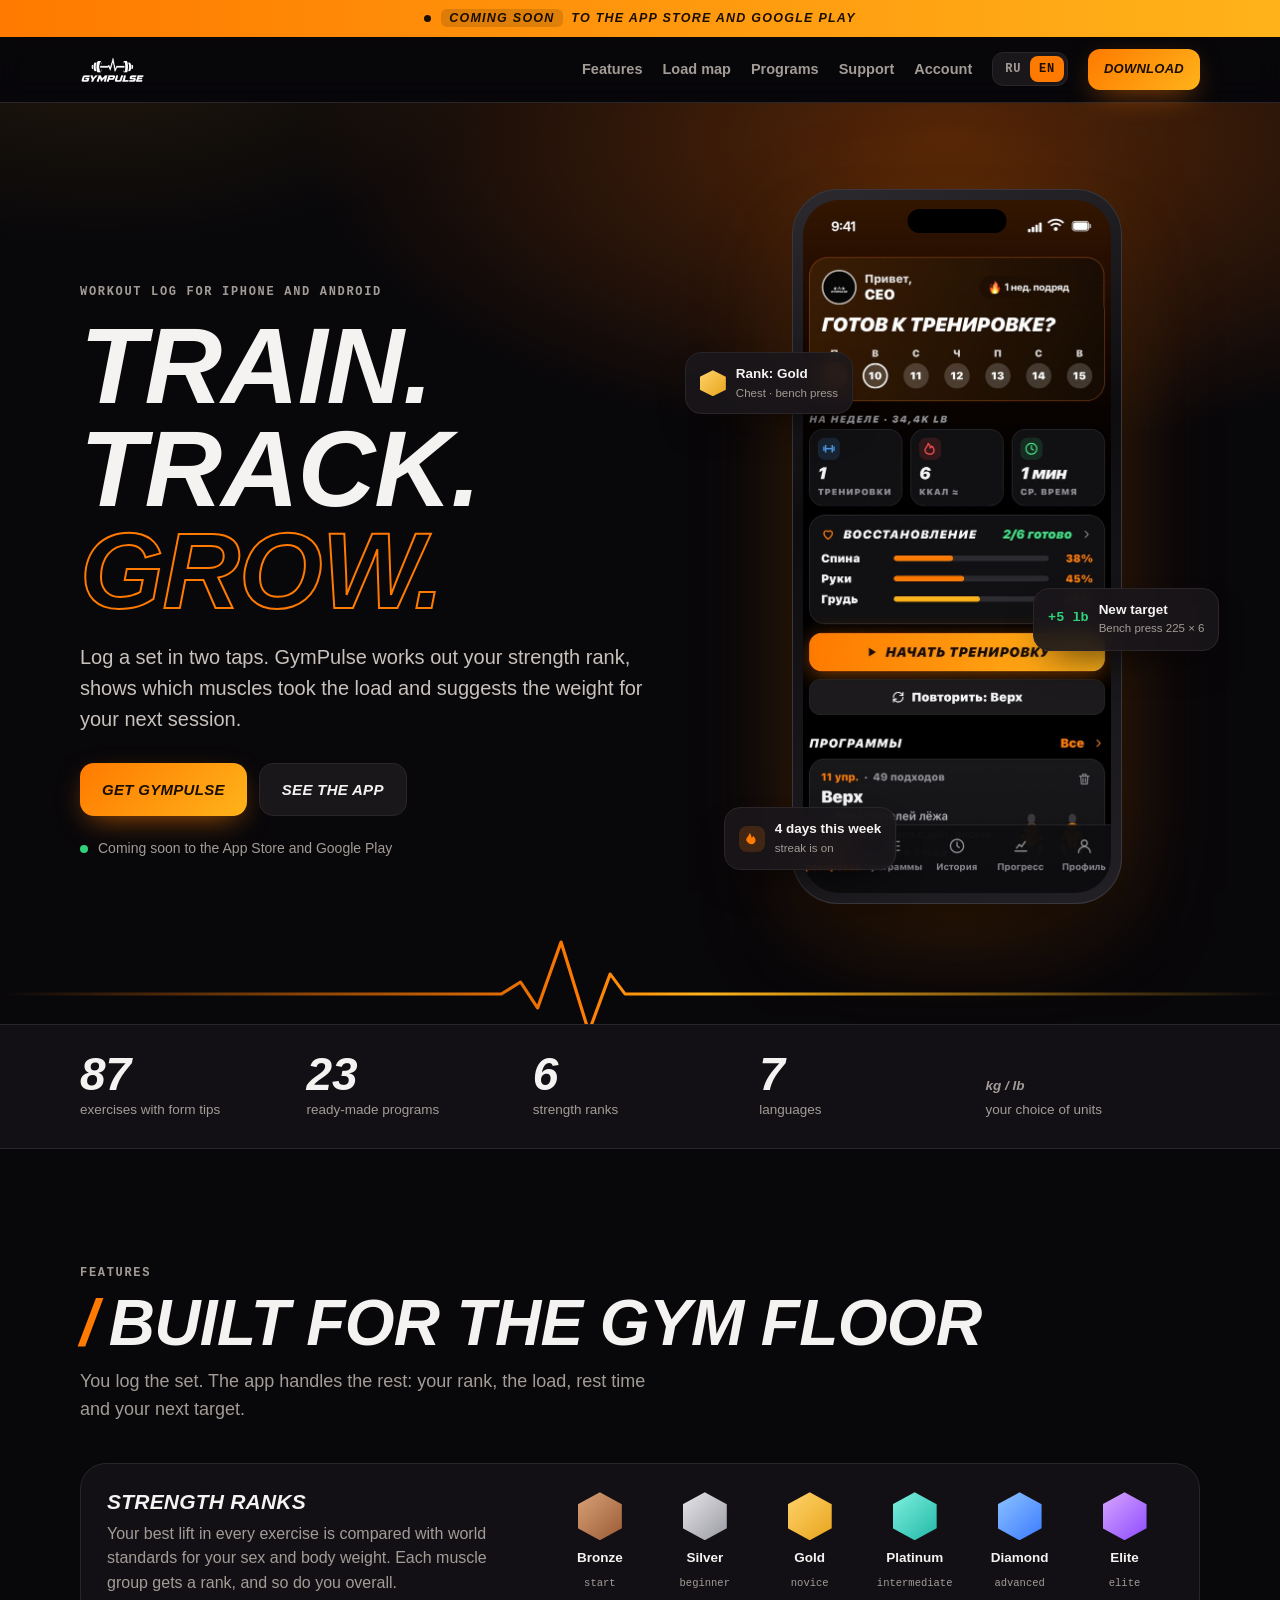
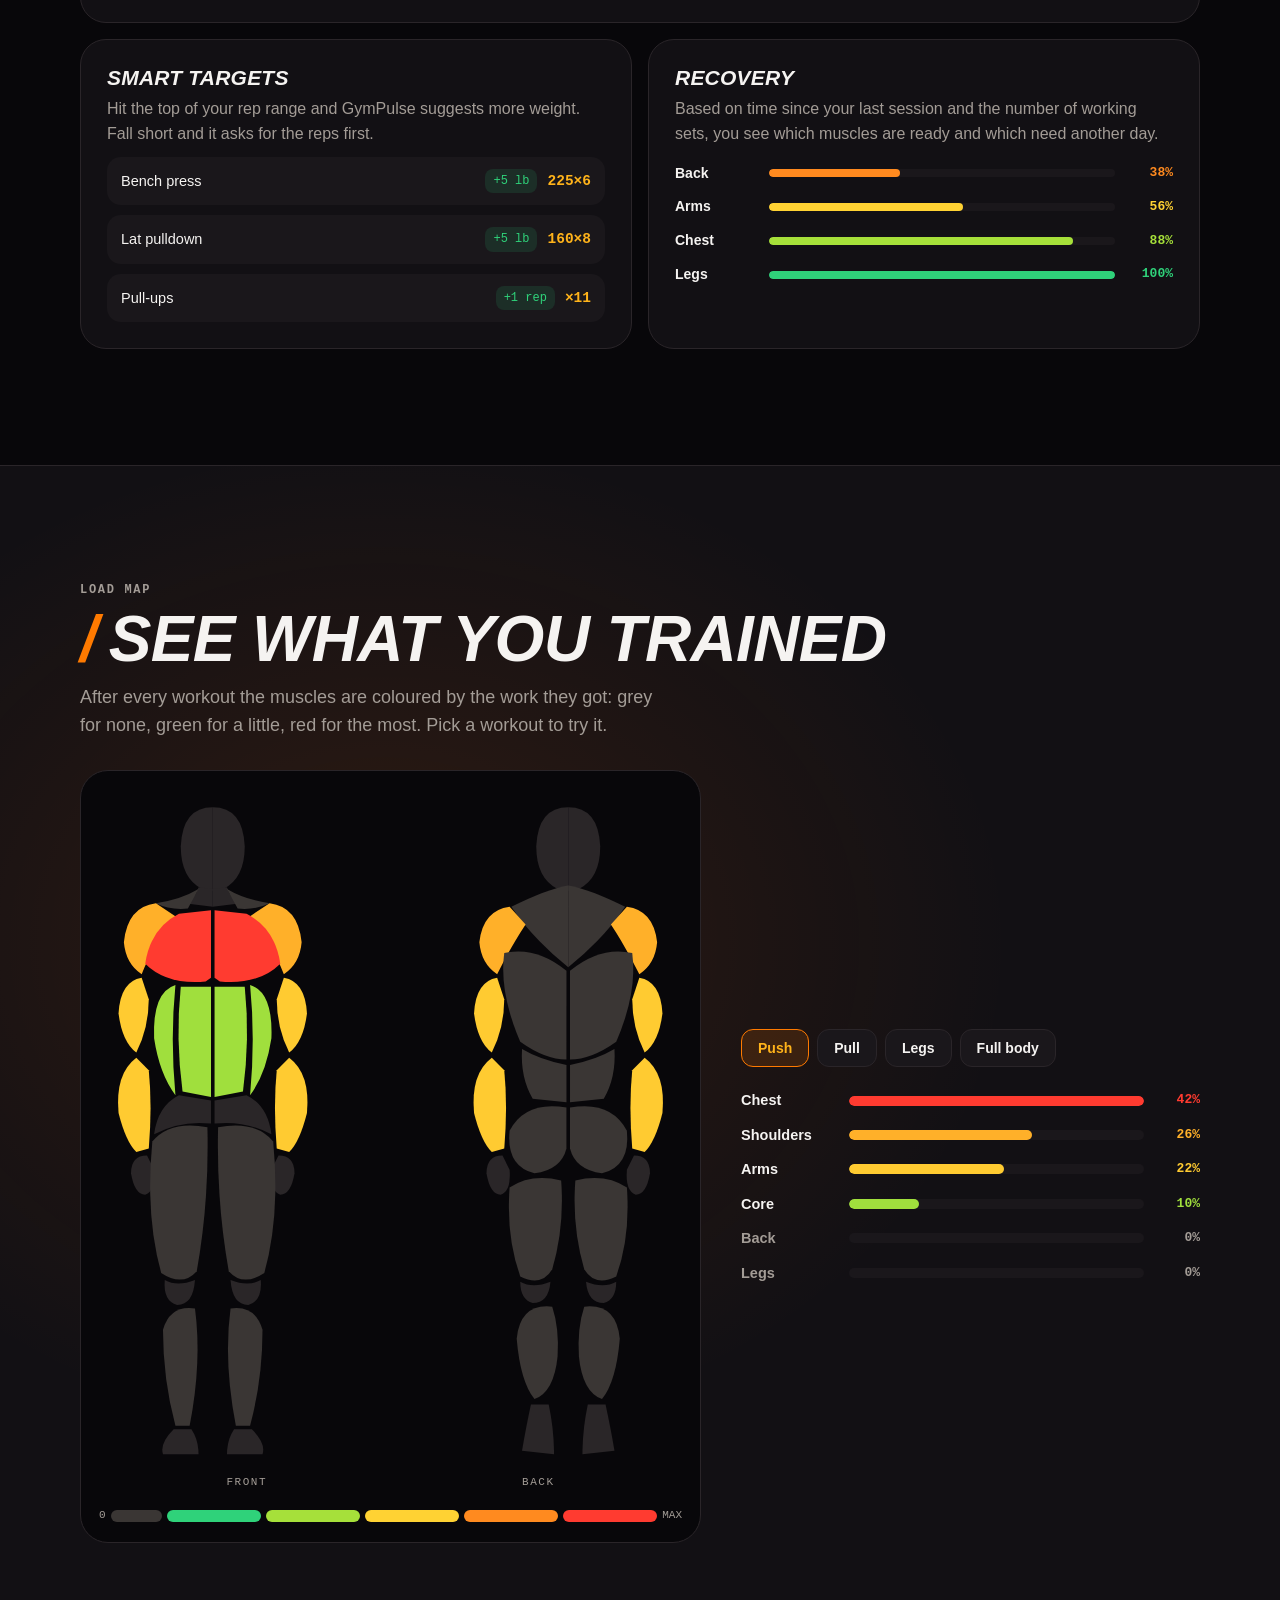
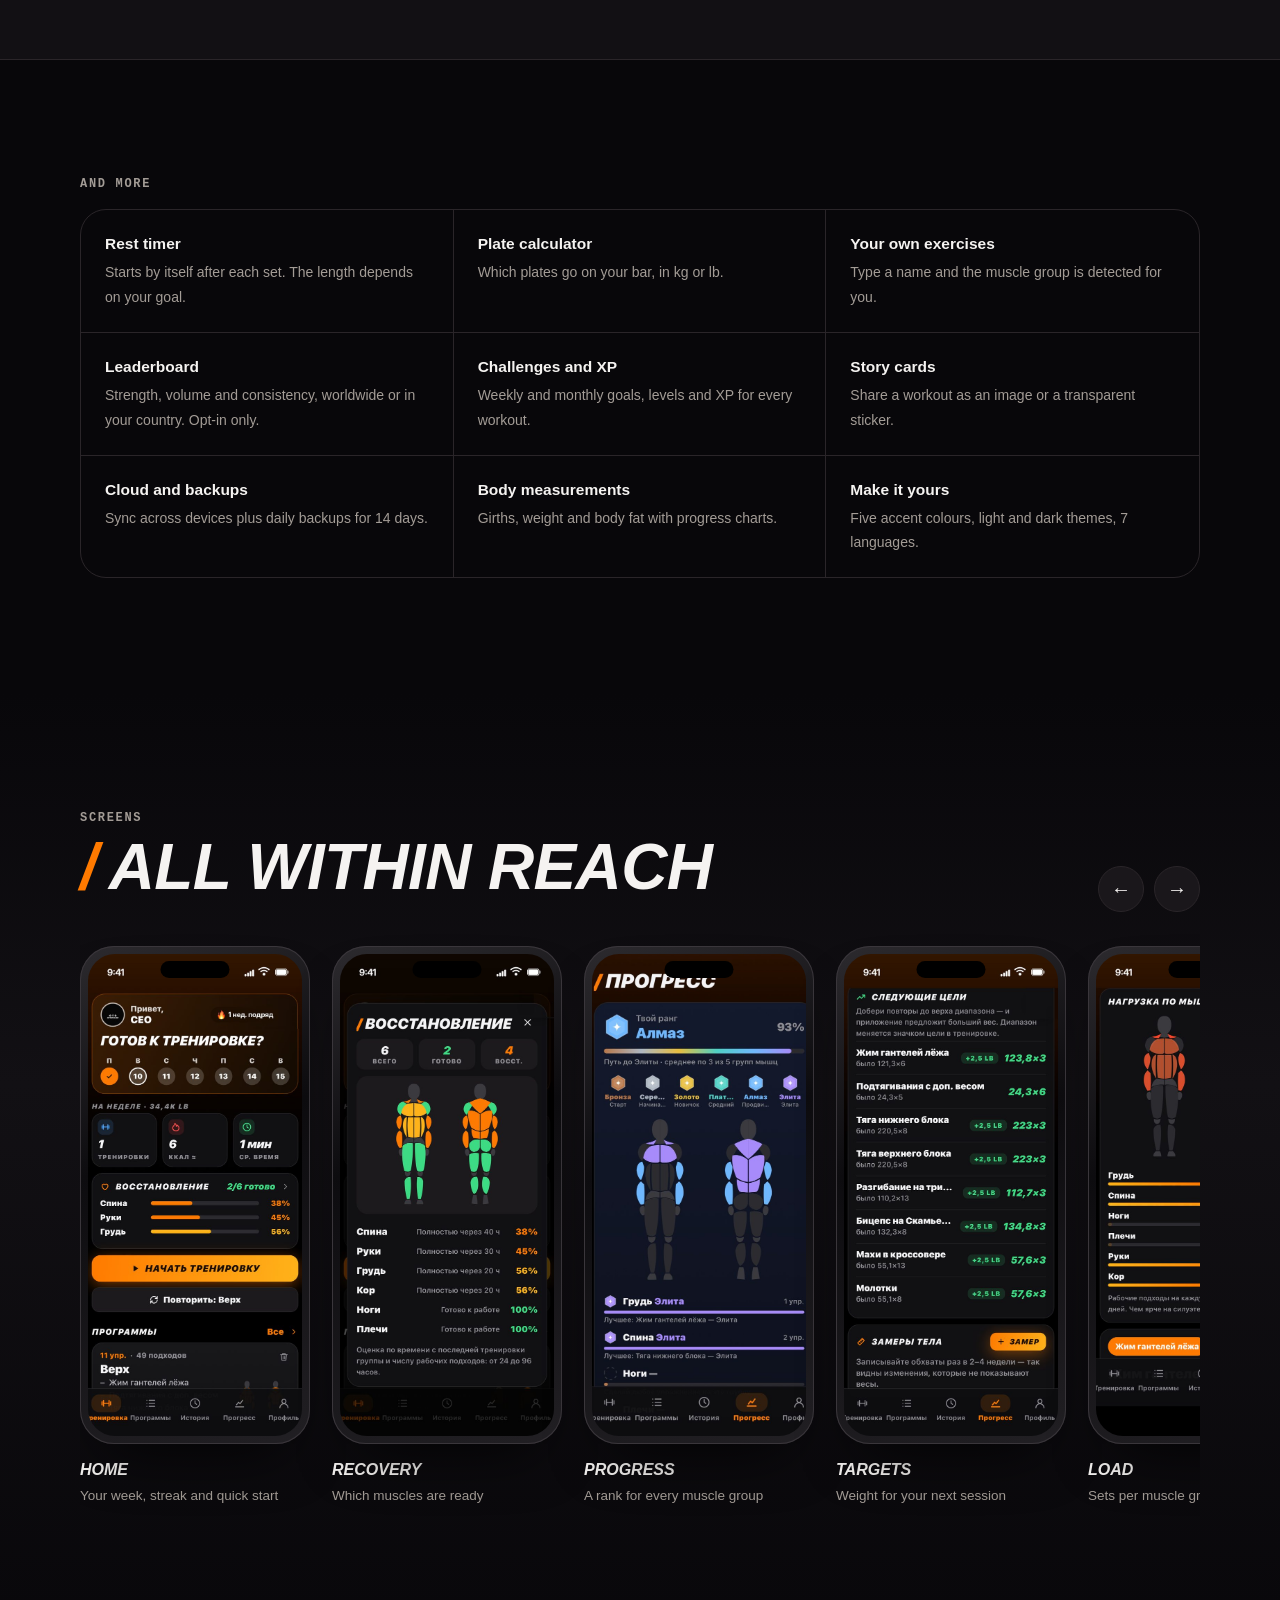
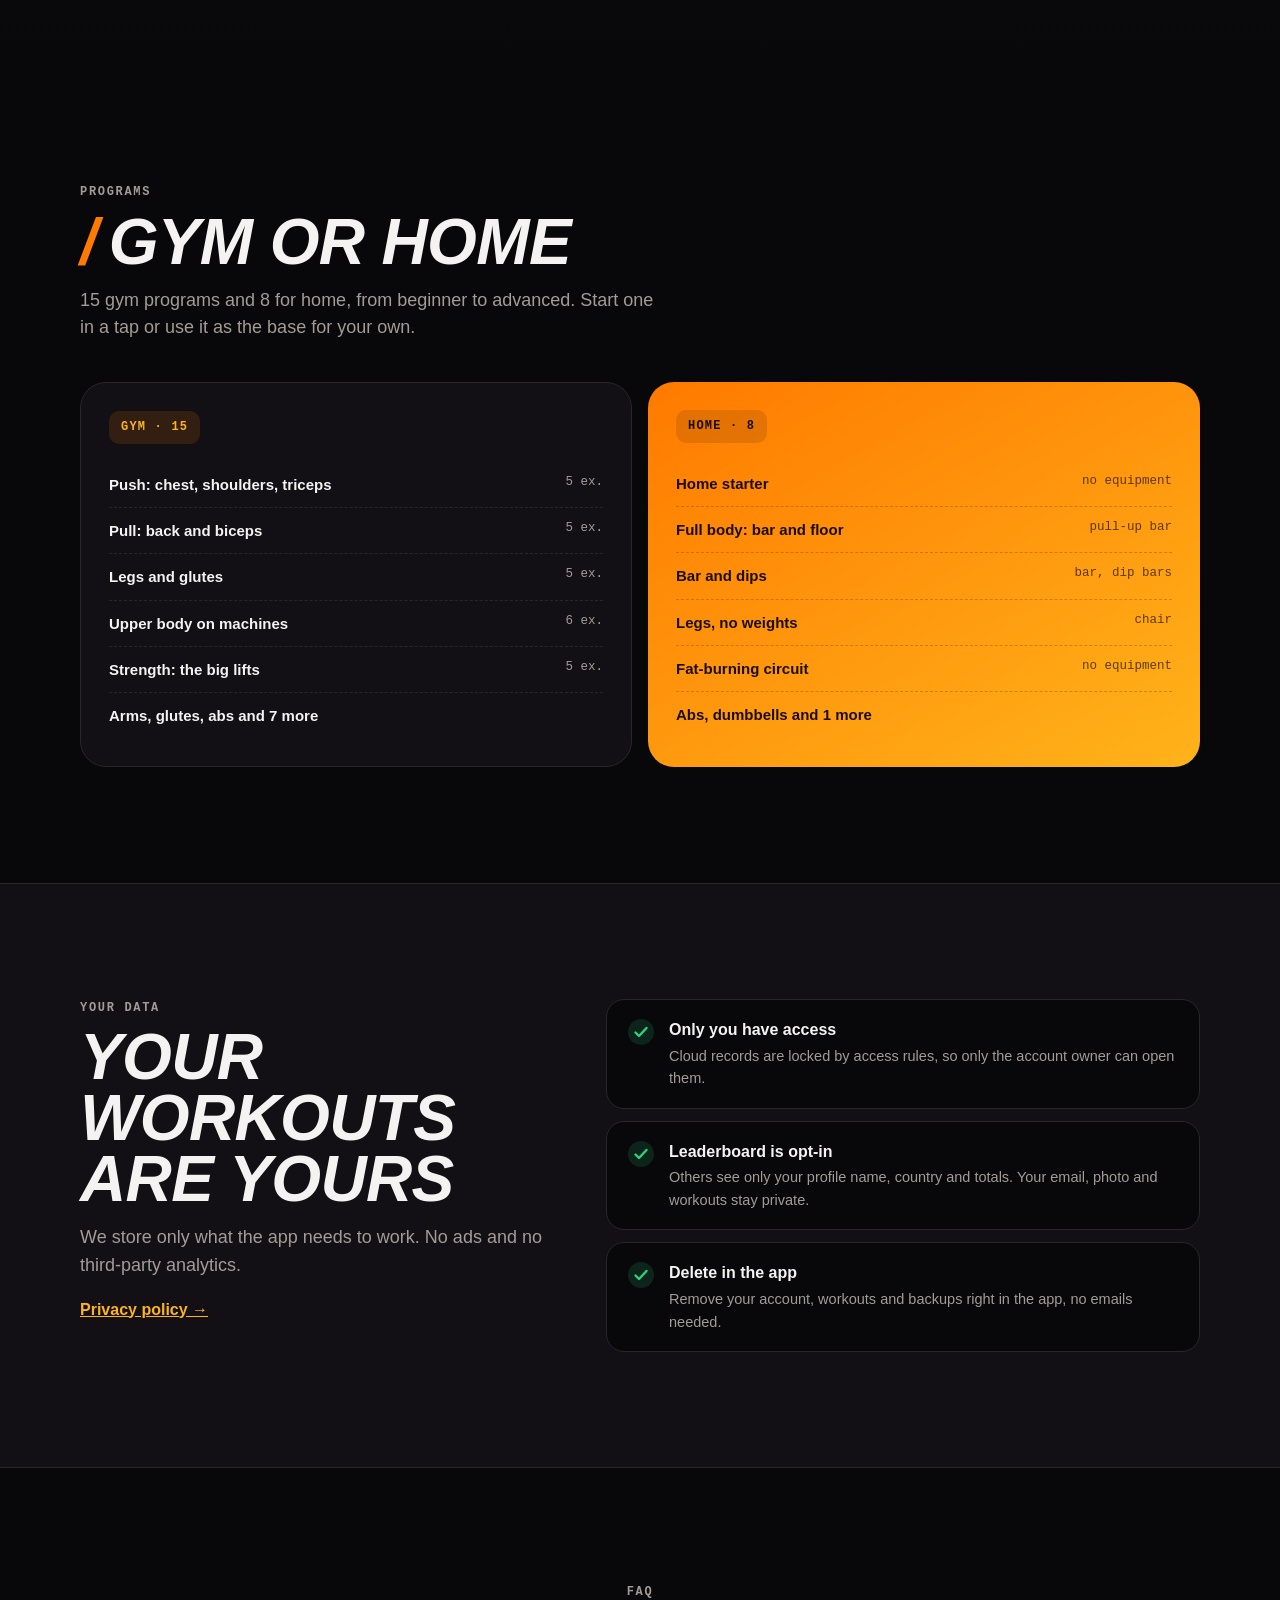
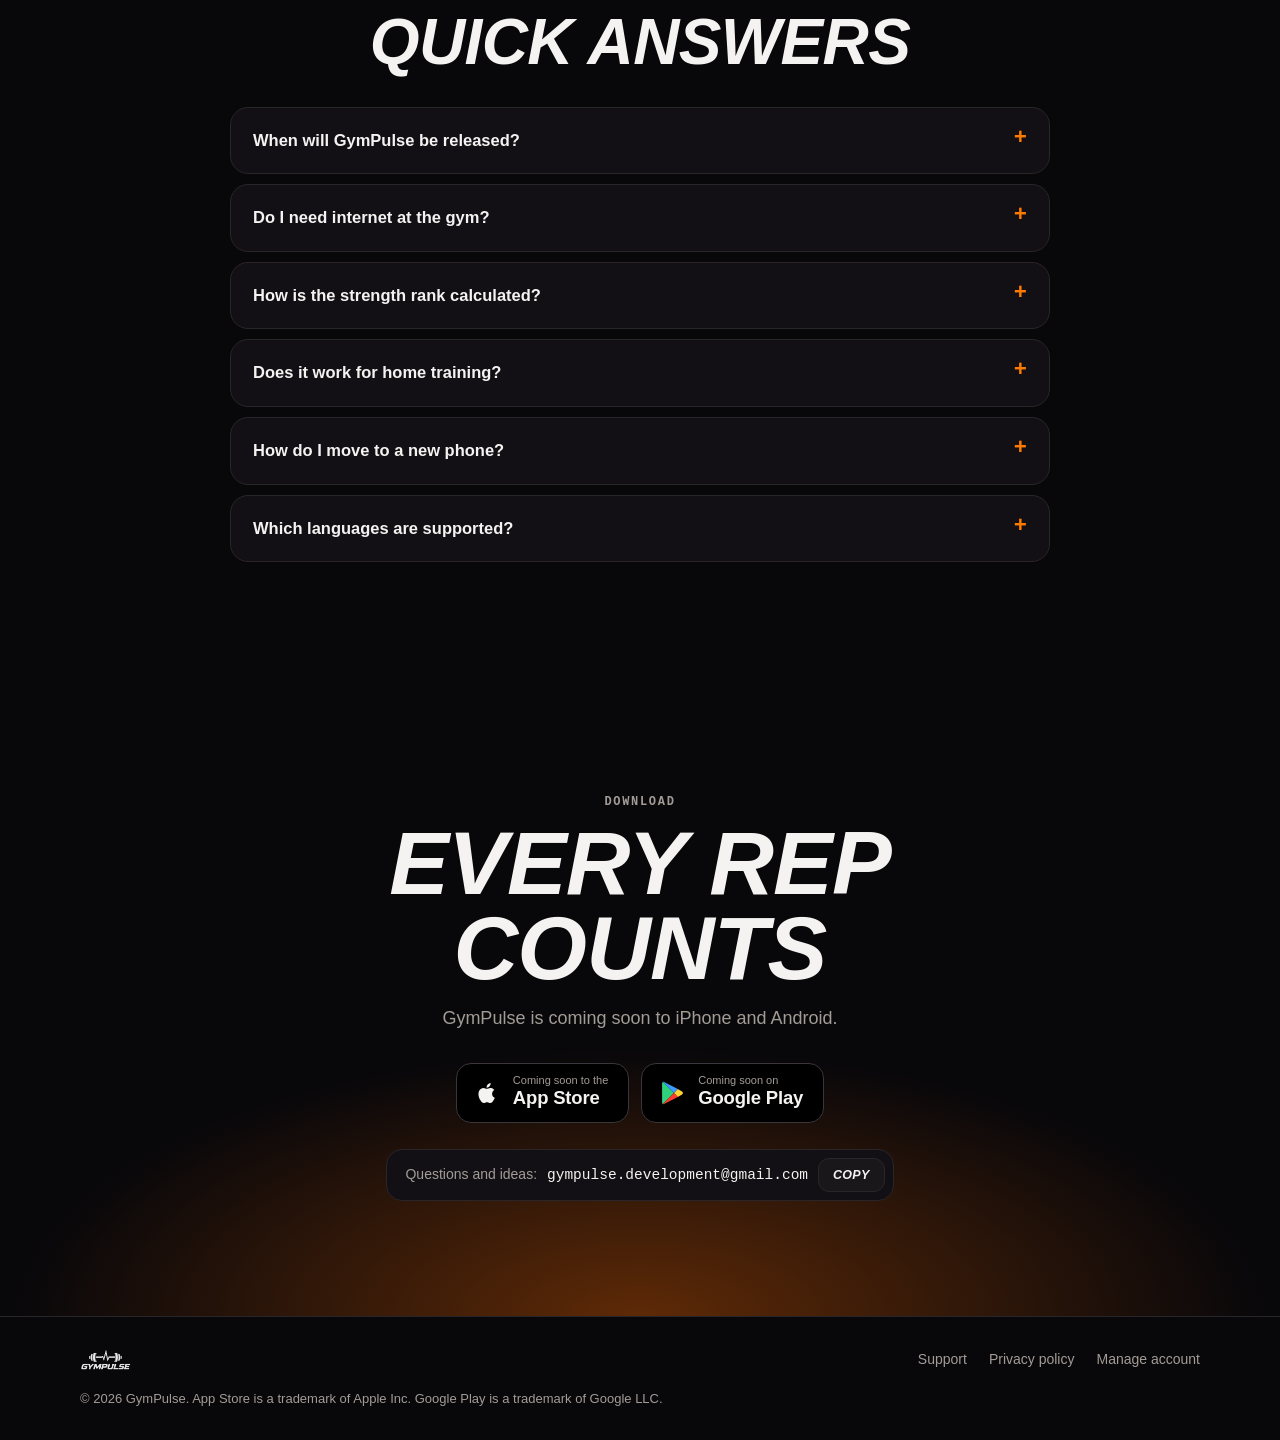
==== commit 3dd29456: "Security: Content-Security-Policy and referrer policy on all pages" ====
--- a/index.html
+++ b/index.html
@@ -8,6 +8,8 @@
 <meta name="gp:title-en" content="GymPulse">
 <meta name="description" content="GymPulse — дневник тренировок для iPhone и Android: ранги силы, карта нагрузки, умные цели и программы для зала и дома.">
 <meta name="theme-color" content="#08070A">
+<meta http-equiv="Content-Security-Policy" content="default-src 'self'; script-src 'self' 'unsafe-inline' https://cdn.jsdelivr.net; style-src 'self' 'unsafe-inline' https://fonts.googleapis.com; font-src https://fonts.gstatic.com; img-src 'self' data: blob: https://tsquteboyugfvkewymhu.supabase.co; connect-src 'self' https://tsquteboyugfvkewymhu.supabase.co wss://tsquteboyugfvkewymhu.supabase.co; object-src 'none'; base-uri 'self'; form-action 'self'">
+<meta name="referrer" content="strict-origin-when-cross-origin">
 <link rel="canonical" href="https://gympulsefit.github.io/">
 <link rel="alternate" hreflang="ru" href="https://gympulsefit.github.io/?lang=ru">
 <link rel="alternate" hreflang="en" href="https://gympulsefit.github.io/?lang=en">
--- a/style.css
+++ b/style.css
@@ -41,9 +41,12 @@
 section { padding-block: clamp(64px, 9vw, 120px); }
 
 /* полоса и навигация */
-.strip { background: linear-gradient(90deg, var(--ac), var(--ac-2)); color: var(--on-ac); font-weight: 700; font-size: 13.5px; text-align: center; }
-.strip .wrap { padding-block: 9px; }
-.strip b { font-family: var(--f-mono); letter-spacing: 0.06em; }
+.strip { background: linear-gradient(90deg, var(--ac), var(--ac-2)); color: var(--on-ac); text-align: center; font-family: var(--f-display); font-style: italic; font-weight: 800; font-size: 12.5px; letter-spacing: 0.1em; text-transform: uppercase; }
+.strip .wrap { padding-block: 9px; display: flex; align-items: center; justify-content: center; gap: 10px; }
+.strip .wrap::before { content: ""; width: 7px; height: 7px; border-radius: 50%; background: var(--on-ac); flex: none; animation: stripDot 1.8s ease-in-out infinite; }
+.strip b { font-weight: 900; padding: 2px 8px; margin-right: 4px; border-radius: 6px; background: rgba(26, 14, 0, 0.14); }
+@keyframes stripDot { 0%, 100% { opacity: 1; transform: scale(1); } 50% { opacity: .35; transform: scale(.7); } }
+@media (max-width: 480px) { .strip { font-size: 10.5px; letter-spacing: 0.05em; } .strip b { padding: 2px 6px; } .strip .wrap { gap: 8px; } }
 nav.top { position: sticky; top: env(safe-area-inset-top, 0px); z-index: 20; background: rgba(8, 7, 10, 0.84); backdrop-filter: blur(14px); -webkit-backdrop-filter: blur(14px); border-bottom: 1px solid var(--line); }
 nav.top .wrap { display: flex; align-items: center; gap: 20px; padding-block: 12px; }
 nav.top .logo img { height: 30px; width: auto; }
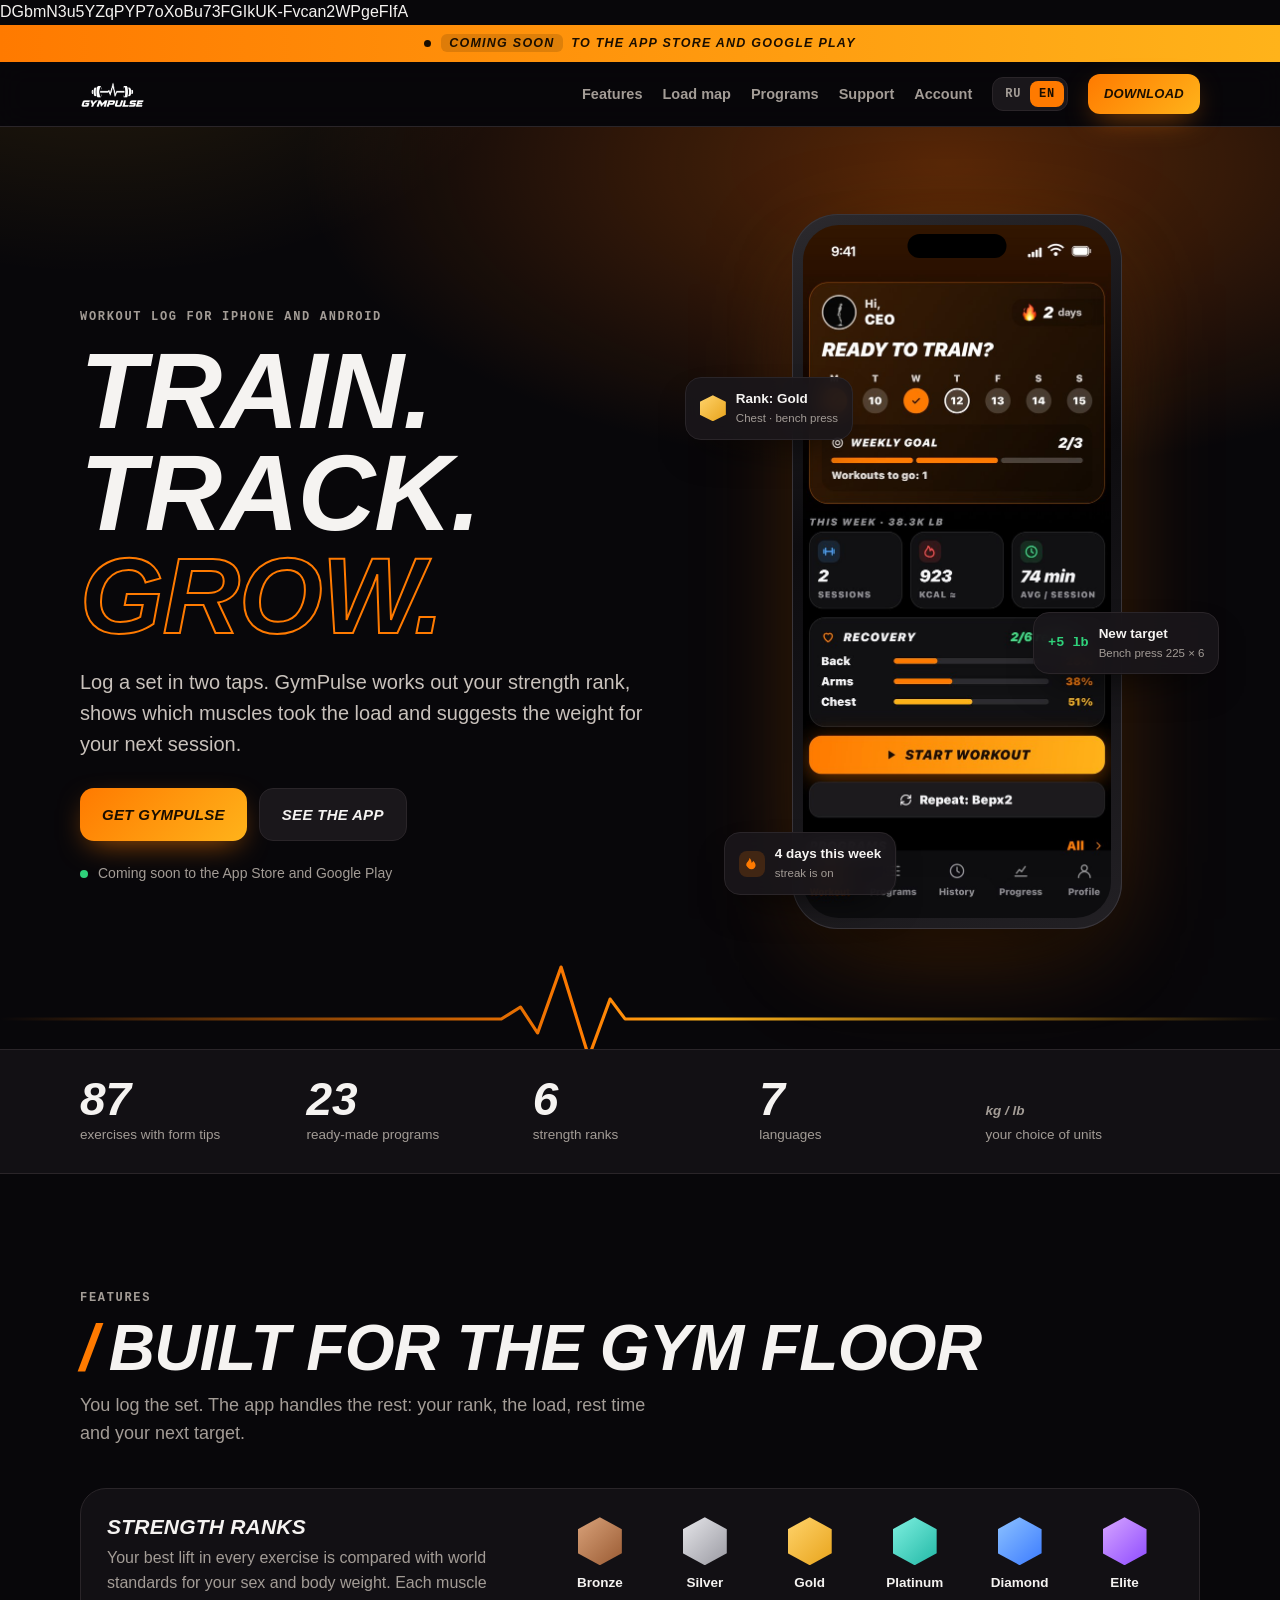
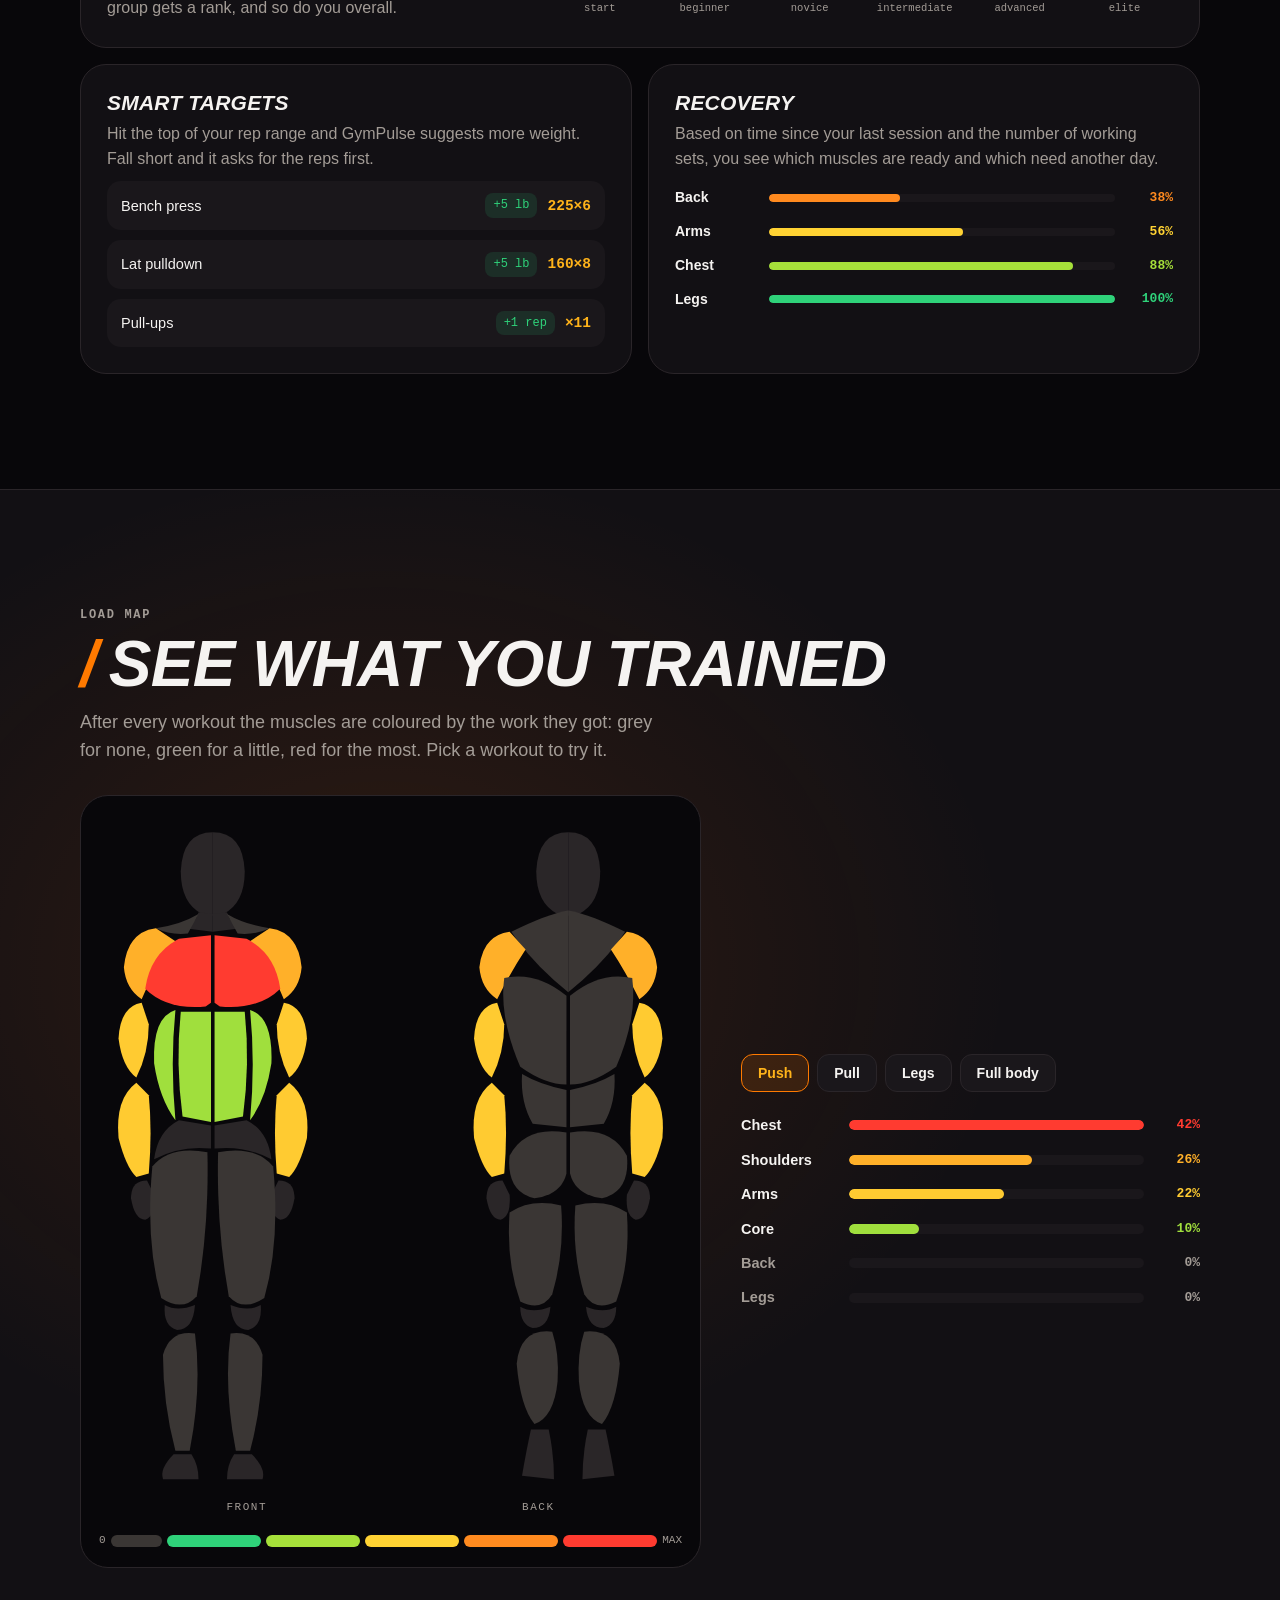
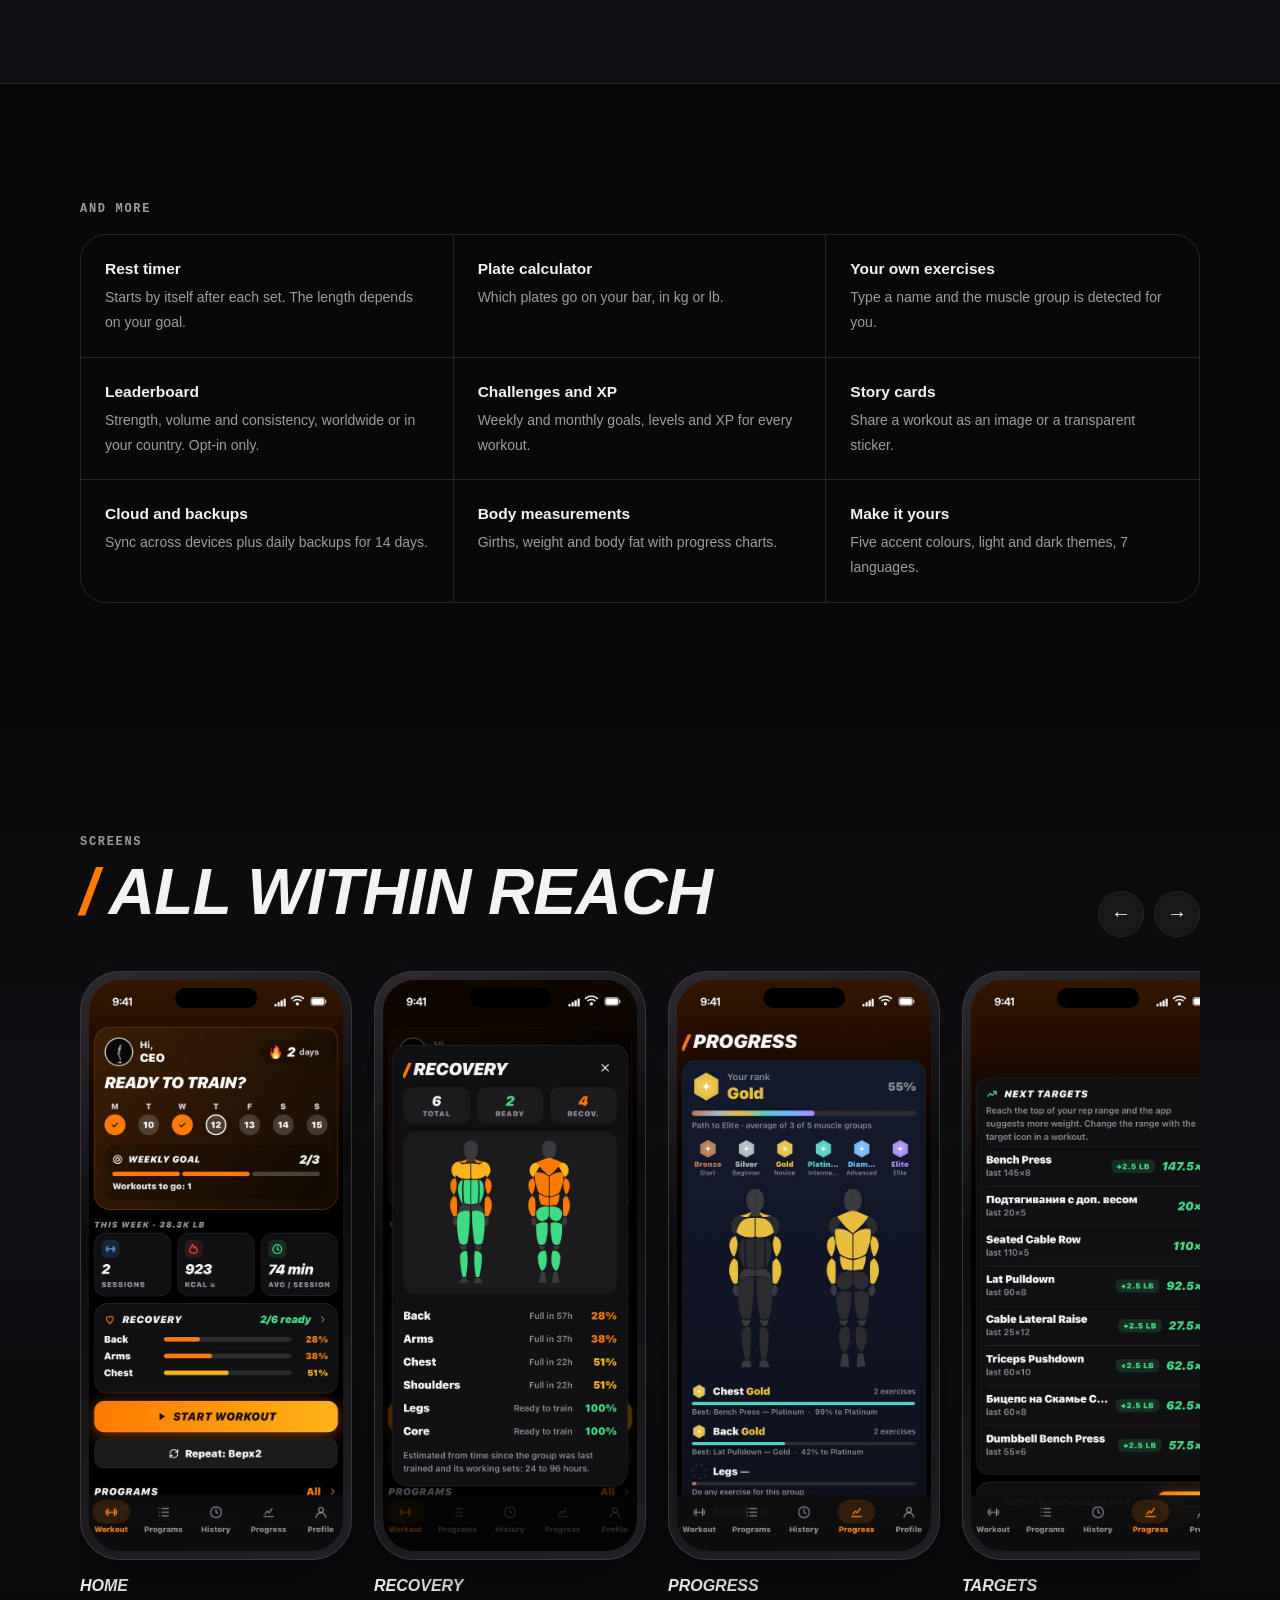
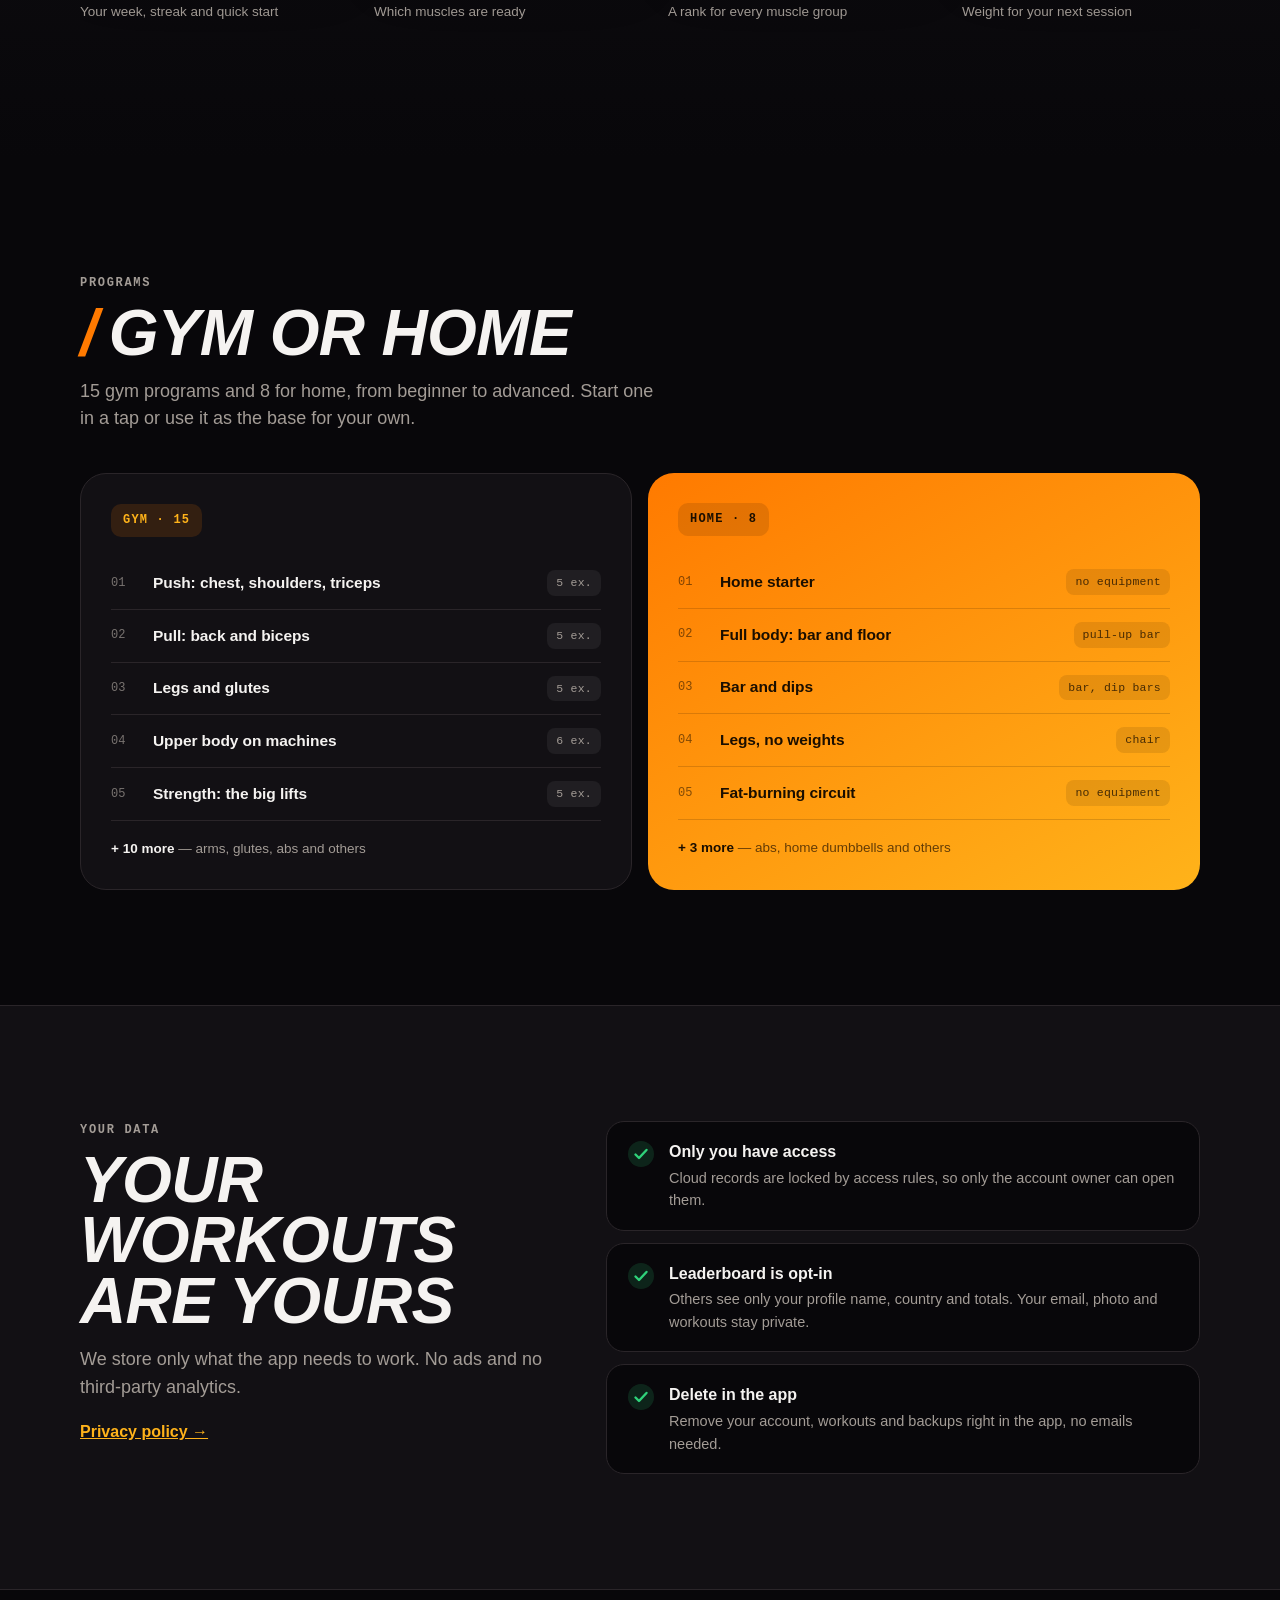
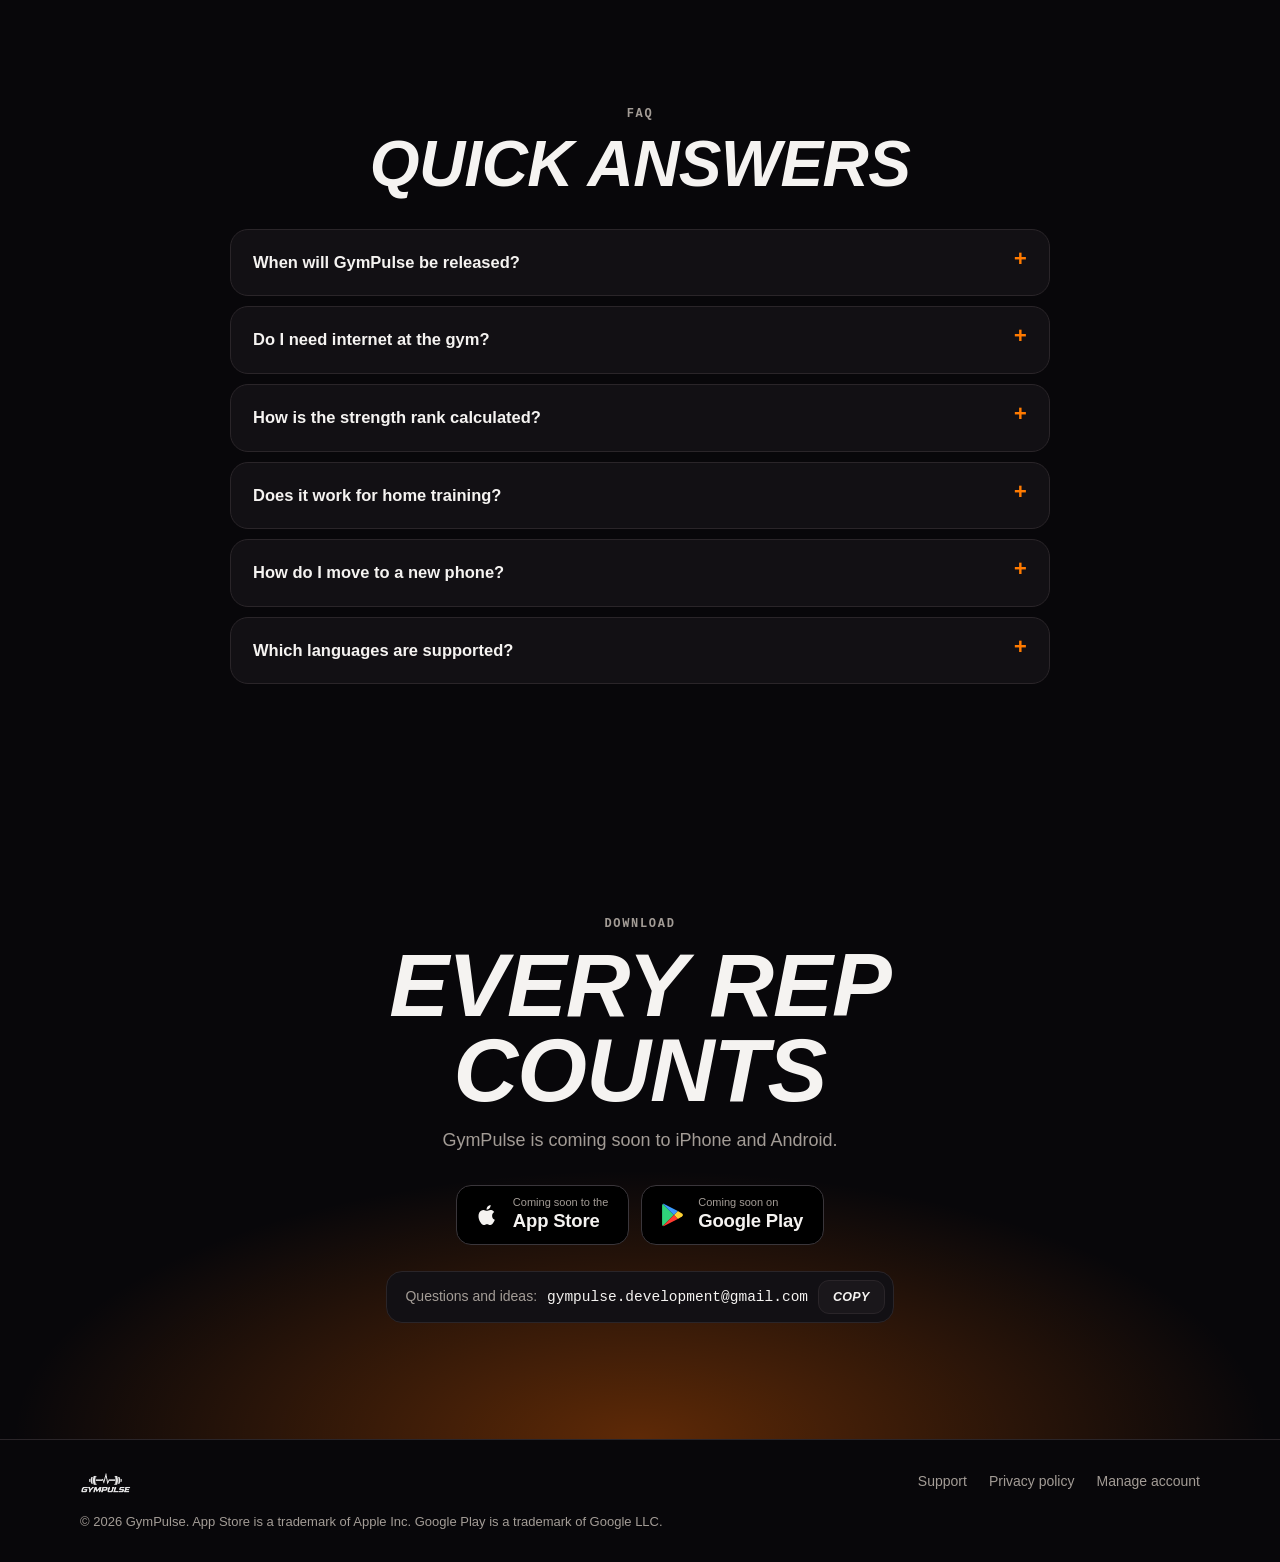
==== commit 4b43016a: "Программы: новый вид списка; галерея: крупнее телефоны" ====
--- a/index.html
+++ b/index.html
@@ -8,7 +8,9 @@
 <meta name="gp:title-en" content="GymPulse">
 <meta name="description" content="GymPulse — дневник тренировок для iPhone и Android: ранги силы, карта нагрузки, умные цели и программы для зала и дома.">
 <meta name="theme-color" content="#08070A">
-<meta http-equiv="Content-Security-Policy" content="default-src 'self'; script-src 'self' 'unsafe-inline' https://cdn.jsdelivr.net; style-src 'self' 'unsafe-inline' https://fonts.googleapis.com; font-src https://fonts.gstatic.com; img-src 'self' data: blob: https://tsquteboyugfvkewymhu.supabase.co; connect-src 'self' https://tsquteboyugfvkewymhu.supabase.co wss://tsquteboyugfvkewymhu.supabase.co; object-src 'none'; base-uri 'self'; form-action 'self'">
+<meta http-equiv="Content-Security-Policy" content="default-src 'self'; script-src 'self' 'sha256-vhCojYVqglzWc3rxSe71ZzEY8ykdeRPMenTMEMSjk7M=' 'sha256-+N1O2ZhB4fCDuWW6IZrmTO3uLFp5yGKeGTYfXfHgf4A=' 'sha256-yc+ZH+GXjhdj20Uvd1x+eblcQqOexcb/E6bV8d3Yuis=' https://cdn.jsdelivr.net/npm/@supabase/supabase-js@2.119.0/; style-src 'self' 'unsafe-inline' https://fonts.googleapis.com; font-src https://fonts.gstatic.com; img-src 'self' data: blob: https://tsquteboyugfvkewymhu.supabase.co; connect-src 'self' https://tsquteboyugfvkewymhu.supabase.co wss://tsquteboyugfvkewymhu.supabase.co; object-src 'none'; frame-src 'none'; worker-src 'none'; manifest-src 'self'; base-uri 'self'; form-action 'self'; upgrade-insecure-requests">
+<script>if (self !== top) { try { top.location.href = self.location.href; } catch (e) {} document.documentElement.style.display = 'none'; }</script>
+
 <meta name="referrer" content="strict-origin-when-cross-origin">
 <link rel="canonical" href="https://gympulsefit.github.io/">
 <link rel="alternate" hreflang="ru" href="https://gympulsefit.github.io/?lang=ru">
@@ -25,8 +27,7 @@
 <meta name="twitter:card" content="summary_large_image">
 <link rel="icon" type="image/png" href="img/icon.png">
 <link rel="apple-touch-icon" href="img/icon.png">
-<meta name="google-site-verification" content="DGbmN3u5YZqPYP7oXoBu73FGIkUK-Fvcan2WPgeFIfA">
-<script type="application/ld+json">{"@context": "https://schema.org", "@type": "MobileApplication", "name": "GymPulse", "operatingSystem": "iOS, Android", "applicationCategory": "HealthApplication", "inLanguage": ["ru", "uk", "en", "es", "fr", "de", "zh"], "description": "GymPulse — дневник тренировок: ранги силы, карта нагрузки на мышцы, умные цели, программы для зала и дома.", "url": "https://gympulsefit.github.io/", "image": "https://gympulsefit.github.io/img/og.jpg", "publisher": {"@type": "Organization", "name": "GymPulse", "email": "gympulse.development@gmail.com"}}</script>
+DGbmN3u5YZqPYP7oXoBu73FGIkUK-Fvcan2WPgeFIfA<script type="application/ld+json">{"@context": "https://schema.org", "@type": "MobileApplication", "name": "GymPulse", "operatingSystem": "iOS, Android", "applicationCategory": "HealthApplication", "inLanguage": ["ru", "uk", "en", "es", "fr", "de", "zh"], "description": "GymPulse — дневник тренировок: ранги силы, карта нагрузки на мышцы, умные цели, программы для зала и дома.", "url": "https://gympulsefit.github.io/", "image": "https://gympulsefit.github.io/img/og.jpg", "publisher": {"@type": "Organization", "name": "GymPulse", "email": "gympulse.development@gmail.com"}}</script>
 
 <script>(function(){var l;try{l=new URLSearchParams(location.search).get('lang')||localStorage.getItem('gp_lang')}catch(e){}if(l!=='ru'&&l!=='en')l=/^(ru|uk|be|kk)/i.test(navigator.language||'')?'ru':'en';document.documentElement.lang=l})()</script>
 <link rel="preconnect" href="https://fonts.googleapis.com">
@@ -117,10 +118,10 @@
 .head-row { display: flex; align-items: flex-end; justify-content: space-between; gap: 20px; flex-wrap: wrap; }
 .rail { display: flex; gap: 22px; overflow-x: auto; scroll-snap-type: x mandatory; padding: 34px 0 20px; scrollbar-width: none; }
 .rail::-webkit-scrollbar { display: none; }
-.rail figure { flex: none; margin: 0; scroll-snap-align: center; width: 230px; }
-.rail .phone { width: 230px; border-radius: 34px; padding: 8px; box-shadow: 0 30px 60px -30px rgba(0, 0, 0, 0.9), 0 0 0 1px #3a363b inset; }
-.rail .phone img { border-radius: 27px; }
-.rail .phone::after { top: 15px; height: 17px; }
+.rail figure { flex: none; margin: 0; scroll-snap-align: center; width: 272px; }
+.rail .phone { width: 272px; border-radius: 40px; padding: 9px; box-shadow: 0 30px 60px -30px rgba(0, 0, 0, 0.9), 0 0 0 1px #3a363b inset; }
+.rail .phone img { border-radius: 32px; image-rendering: -webkit-optimize-contrast; }
+.rail .phone::after { top: 17px; height: 20px; }
 .rail figcaption { margin-top: 14px; }
 .rail figcaption b { display: block; font-family: var(--f-display); font-style: italic; text-transform: uppercase; font-weight: 800; font-size: 16px; }
 .rail figcaption span { color: var(--mut); font-size: 13.5px; }
@@ -129,16 +130,22 @@
 .rail-nav button:hover { background: var(--line); }
 
 .split { display: grid; grid-template-columns: 1fr 1fr; gap: 16px; margin-top: 40px; }
-.prog { padding: 28px; }
-.prog .tag { display: inline-flex; font-family: var(--f-mono); font-size: 12px; font-weight: 700; letter-spacing: 0.1em; text-transform: uppercase; padding: 7px 12px; border-radius: 10px; background: var(--ac-soft); color: var(--ac-2); }
-.prog ul { list-style: none; margin: 18px 0 0; padding: 0; display: grid; }
-.prog li { display: flex; justify-content: space-between; gap: 12px; padding: 11px 0; border-bottom: 1px dashed var(--line); font-weight: 600; font-size: 15px; }
-.prog li:last-child { border-bottom: 0; }
-.prog li > span:last-child { color: var(--mut); font-weight: 500; font-size: 12.5px; font-family: var(--f-mono); white-space: nowrap; text-align: right; }
+.prog { padding: 30px; display: flex; flex-direction: column; }
+.prog .tag { align-self: flex-start; display: inline-flex; font-family: var(--f-mono); font-size: 12px; font-weight: 700; letter-spacing: 0.1em; text-transform: uppercase; padding: 7px 12px; border-radius: 10px; background: var(--ac-soft); color: var(--ac-2); }
+.prog ul { list-style: none; margin: 20px 0 0; padding: 0; display: grid; counter-reset: p; }
+.prog li { counter-increment: p; display: grid; grid-template-columns: 30px 1fr auto; align-items: center; gap: 12px; padding: 13px 0; border-bottom: 1px solid var(--line); }
+.prog li::before { content: counter(p, decimal-leading-zero); font-family: var(--f-mono); font-size: 12px; font-weight: 500; color: var(--mut); opacity: .7; }
+.prog .n { font-weight: 600; font-size: 15.5px; letter-spacing: -0.005em; line-height: 1.3; }
+.prog .m { font-family: var(--f-mono); font-size: 11.5px; font-weight: 500; letter-spacing: 0.02em; white-space: nowrap; padding: 4px 9px; border-radius: 8px; background: rgba(255, 255, 255, 0.06); color: var(--mut); }
+.prog .pmore { margin: 16px 0 0; padding-top: 2px; font-size: 13.5px; color: var(--mut); line-height: 1.45; }
+.prog .pmore b { color: var(--fg); font-weight: 600; }
 .prog.home { background: linear-gradient(150deg, var(--ac), var(--ac-2)); color: var(--on-ac); border: 0; }
-.prog.home li > span:last-child { color: rgba(26, 14, 0, 0.7); }
 .prog.home .tag { background: rgba(26, 14, 0, 0.12); color: var(--on-ac); }
-.prog.home li { border-color: rgba(26, 14, 0, 0.22); }
+.prog.home li { border-color: rgba(26, 14, 0, 0.16); }
+.prog.home li::before { color: rgba(26, 14, 0, 0.55); opacity: 1; }
+.prog.home .m { background: rgba(26, 14, 0, 0.1); color: rgba(26, 14, 0, 0.78); }
+.prog.home .pmore { color: rgba(26, 14, 0, 0.68); }
+.prog.home .pmore b { color: var(--on-ac); }
 
 .priv { display: grid; grid-template-columns: 0.9fr 1.1fr; gap: 40px; align-items: start; }
 .checks { display: grid; gap: 12px; }
@@ -214,7 +221,7 @@
       <div class="soon"><span class="dot" aria-hidden="true"></span><span data-l="ru">Готовится к выходу в App Store и Google Play</span><span data-l="en">Coming soon to the App Store and Google Play</span></div>
     </div>
     <div class="stage">
-      <div class="phone"><img src="img/home.jpg" alt="GymPulse" width="640" height="1391"></div>
+      <div class="phone"><img src="img/home.jpg" alt="GymPulse" width="960" height="2087"></div>
       <div class="chip c1"><span class="hex" aria-hidden="true"></span><div><span data-l="ru">Ранг: Золото</span><span data-l="en">Rank: Gold</span><small><span data-l="ru">Грудь · жим лёжа</span><span data-l="en">Chest · bench press</span></small></div></div>
       <div class="chip c2"><span class="n" data-l="ru">+2,5 кг</span><span class="n" data-l="en">+5 lb</span><div><span data-l="ru">Новая цель</span><span data-l="en">New target</span><small><span data-l="ru">Жим лёжа 102,5 × 6</span><span data-l="en">Bench press 225 × 6</span></small></div></div>
       <div class="chip c3"><span class="fl" aria-hidden="true"><svg width="15" height="15" viewBox="0 0 24 24"><path d="M12 21c3.9 0 6.5-2.6 6.5-6.3 0-3.3-2.1-5.4-3.8-7.3-.5 1.8-1.5 2.8-2.7 3.2.2-2.7-.8-5.4-3.3-7.6-.3 3.3-2.1 5.1-3.6 7.1-1 1.3-1.6 2.9-1.6 4.6C5.5 18.4 8.1 21 12 21z" fill="#FF7A00"/></svg></span><div><span data-l="ru">4 дня на этой неделе</span><span data-l="en">4 days this week</span><small><span data-l="ru">серия продолжается</span><span data-l="en">streak is on</span></small></div></div>
@@ -333,15 +340,15 @@
       <div class="rail-nav"><button type="button" id="prev" aria-label="Previous">←</button><button type="button" id="next" aria-label="Next">→</button></div>
     </div>
     <div class="rail" id="rail">
-      <figure><div class="phone"><img loading="lazy" src="img/home.jpg" alt="" width="640" height="1391"></div><figcaption><b data-l="ru">Главная</b><b data-l="en">Home</b><span data-l="ru">Неделя, серия и быстрый старт</span><span data-l="en">Your week, streak and quick start</span></figcaption></figure>
-      <figure><div class="phone"><img loading="lazy" src="img/rec.jpg" alt="" width="640" height="1391"></div><figcaption><b data-l="ru">Восстановление</b><b data-l="en">Recovery</b><span data-l="ru">Какие мышцы готовы к работе</span><span data-l="en">Which muscles are ready</span></figcaption></figure>
-      <figure><div class="phone"><img loading="lazy" src="img/rank.jpg" alt="" width="640" height="1381"></div><figcaption><b data-l="ru">Прогресс</b><b data-l="en">Progress</b><span data-l="ru">Ранг каждой группы мышц</span><span data-l="en">A rank for every muscle group</span></figcaption></figure>
-      <figure><div class="phone"><img loading="lazy" src="img/tgt.jpg" alt="" width="640" height="1391"></div><figcaption><b data-l="ru">Цели</b><b data-l="en">Targets</b><span data-l="ru">Вес на следующую тренировку</span><span data-l="en">Weight for your next session</span></figcaption></figure>
-      <figure><div class="phone"><img loading="lazy" src="img/load.jpg" alt="" width="640" height="1391"></div><figcaption><b data-l="ru">Нагрузка</b><b data-l="en">Load</b><span data-l="ru">Подходы на группу за 30 дней</span><span data-l="en">Sets per muscle group, 30 days</span></figcaption></figure>
-      <figure><div class="phone"><img loading="lazy" src="img/prog.jpg" alt="" width="640" height="1391"></div><figcaption><b data-l="ru">Программы</b><b data-l="en">Programs</b><span data-l="ru">Свои и готовые, старт в одно касание</span><span data-l="en">Yours and ready-made, one tap to start</span></figcaption></figure>
-      <figure><div class="phone"><img loading="lazy" src="img/chal.jpg" alt="" width="640" height="1391"></div><figcaption><b data-l="ru">Челленджи</b><b data-l="en">Challenges</b><span data-l="ru">Уровни, опыт и задания</span><span data-l="en">Levels, XP and goals</span></figcaption></figure>
-      <figure><div class="phone"><img loading="lazy" src="img/lb.jpg" alt="" width="640" height="1391"></div><figcaption><b data-l="ru">Рейтинг</b><b data-l="en">Leaderboard</b><span data-l="ru">Ваше место в мире и стране</span><span data-l="en">Your place worldwide and at home</span></figcaption></figure>
-      <figure><div class="phone"><img loading="lazy" src="img/hist.jpg" alt="" width="640" height="1391"></div><figcaption><b data-l="ru">История</b><b data-l="en">History</b><span data-l="ru">Календарь и все тренировки</span><span data-l="en">Calendar and every workout</span></figcaption></figure>
+      <figure><div class="phone"><img loading="lazy" src="img/home.jpg" alt="" width="960" height="2087"></div><figcaption><b data-l="ru">Главная</b><b data-l="en">Home</b><span data-l="ru">Неделя, серия и быстрый старт</span><span data-l="en">Your week, streak and quick start</span></figcaption></figure>
+      <figure><div class="phone"><img loading="lazy" src="img/rec.jpg" alt="" width="960" height="2087"></div><figcaption><b data-l="ru">Восстановление</b><b data-l="en">Recovery</b><span data-l="ru">Какие мышцы готовы к работе</span><span data-l="en">Which muscles are ready</span></figcaption></figure>
+      <figure><div class="phone"><img loading="lazy" src="img/rank.jpg" alt="" width="960" height="2087"></div><figcaption><b data-l="ru">Прогресс</b><b data-l="en">Progress</b><span data-l="ru">Ранг каждой группы мышц</span><span data-l="en">A rank for every muscle group</span></figcaption></figure>
+      <figure><div class="phone"><img loading="lazy" src="img/tgt.jpg" alt="" width="960" height="2087"></div><figcaption><b data-l="ru">Цели</b><b data-l="en">Targets</b><span data-l="ru">Вес на следующую тренировку</span><span data-l="en">Weight for your next session</span></figcaption></figure>
+      <figure><div class="phone"><img loading="lazy" src="img/load.jpg" alt="" width="960" height="2087"></div><figcaption><b data-l="ru">Нагрузка</b><b data-l="en">Load</b><span data-l="ru">Подходы на группу за 30 дней</span><span data-l="en">Sets per muscle group, 30 days</span></figcaption></figure>
+      <figure><div class="phone"><img loading="lazy" src="img/prog.jpg" alt="" width="960" height="2087"></div><figcaption><b data-l="ru">Программы</b><b data-l="en">Programs</b><span data-l="ru">Свои и готовые, старт в одно касание</span><span data-l="en">Yours and ready-made, one tap to start</span></figcaption></figure>
+      <figure><div class="phone"><img loading="lazy" src="img/chal.jpg" alt="" width="960" height="2087"></div><figcaption><b data-l="ru">Челленджи</b><b data-l="en">Challenges</b><span data-l="ru">Уровни, опыт и задания</span><span data-l="en">Levels, XP and goals</span></figcaption></figure>
+      <figure><div class="phone"><img loading="lazy" src="img/lb.jpg" alt="" width="960" height="2087"></div><figcaption><b data-l="ru">Рейтинг</b><b data-l="en">Leaderboard</b><span data-l="ru">Ваше место в мире и стране</span><span data-l="en">Your place worldwide and at home</span></figcaption></figure>
+      <figure><div class="phone"><img loading="lazy" src="img/hist.jpg" alt="" width="960" height="2087"></div><figcaption><b data-l="ru">История</b><b data-l="en">History</b><span data-l="ru">Календарь и все тренировки</span><span data-l="en">Calendar and every workout</span></figcaption></figure>
     </div>
   </div>
 </section>
@@ -355,24 +362,24 @@
       <div class="card prog rv">
         <span class="tag"><span data-l="ru">В зале · 15</span><span data-l="en">Gym · 15</span></span>
         <ul>
-          <li><span><span data-l="ru">Жим: грудь, плечи, трицепс</span><span data-l="en">Push: chest, shoulders, triceps</span></span><span data-l="ru">5 упр.</span><span data-l="en">5 ex.</span></li>
-          <li><span><span data-l="ru">Тяга: спина и бицепс</span><span data-l="en">Pull: back and biceps</span></span><span data-l="ru">5 упр.</span><span data-l="en">5 ex.</span></li>
-          <li><span><span data-l="ru">Ноги и ягодицы</span><span data-l="en">Legs and glutes</span></span><span data-l="ru">5 упр.</span><span data-l="en">5 ex.</span></li>
-          <li><span><span data-l="ru">Верх тела в тренажёрах</span><span data-l="en">Upper body on machines</span></span><span data-l="ru">6 упр.</span><span data-l="en">6 ex.</span></li>
-          <li><span><span data-l="ru">Сила: базовые упражнения</span><span data-l="en">Strength: the big lifts</span></span><span data-l="ru">5 упр.</span><span data-l="en">5 ex.</span></li>
-          <li><span><span data-l="ru">Руки, ягодицы, пресс и ещё 7</span><span data-l="en">Arms, glutes, abs and 7 more</span></span><span></span></li>
+          <li><span class="n"><span data-l="ru">Жим: грудь, плечи, трицепс</span><span data-l="en">Push: chest, shoulders, triceps</span></span><span class="m"><span data-l="ru">5 упр.</span><span data-l="en">5 ex.</span></span></li>
+          <li><span class="n"><span data-l="ru">Тяга: спина и бицепс</span><span data-l="en">Pull: back and biceps</span></span><span class="m"><span data-l="ru">5 упр.</span><span data-l="en">5 ex.</span></span></li>
+          <li><span class="n"><span data-l="ru">Ноги и ягодицы</span><span data-l="en">Legs and glutes</span></span><span class="m"><span data-l="ru">5 упр.</span><span data-l="en">5 ex.</span></span></li>
+          <li><span class="n"><span data-l="ru">Верх тела в тренажёрах</span><span data-l="en">Upper body on machines</span></span><span class="m"><span data-l="ru">6 упр.</span><span data-l="en">6 ex.</span></span></li>
+          <li><span class="n"><span data-l="ru">Сила: базовые упражнения</span><span data-l="en">Strength: the big lifts</span></span><span class="m"><span data-l="ru">5 упр.</span><span data-l="en">5 ex.</span></span></li>
         </ul>
+        <p class="pmore"><span data-l="ru"><b>+ ещё 10</b> — руки, ягодицы, пресс и другие</span><span data-l="en"><b>+ 10 more</b> — arms, glutes, abs and others</span></p>
       </div>
       <div class="card prog home rv">
         <span class="tag"><span data-l="ru">Дома · 8</span><span data-l="en">Home · 8</span></span>
         <ul>
-          <li><span><span data-l="ru">Старт дома</span><span data-l="en">Home starter</span></span><span data-l="ru">без инвентаря</span><span data-l="en">no equipment</span></li>
-          <li><span><span data-l="ru">Всё тело: турник и пол</span><span data-l="en">Full body: bar and floor</span></span><span data-l="ru">турник</span><span data-l="en">pull-up bar</span></li>
-          <li><span><span data-l="ru">Турник и брусья</span><span data-l="en">Bar and dips</span></span><span data-l="ru">турник, брусья</span><span data-l="en">bar, dip bars</span></li>
-          <li><span><span data-l="ru">Ноги без железа</span><span data-l="en">Legs, no weights</span></span><span data-l="ru">стул</span><span data-l="en">chair</span></li>
-          <li><span><span data-l="ru">Круговая жиросжигающая</span><span data-l="en">Fat-burning circuit</span></span><span data-l="ru">без инвентаря</span><span data-l="en">no equipment</span></li>
-          <li><span><span data-l="ru">Пресс, гантели дома и ещё 1</span><span data-l="en">Abs, dumbbells and 1 more</span></span><span></span></li>
+          <li><span class="n"><span data-l="ru">Старт дома</span><span data-l="en">Home starter</span></span><span class="m"><span data-l="ru">без инвентаря</span><span data-l="en">no equipment</span></span></li>
+          <li><span class="n"><span data-l="ru">Всё тело: турник и пол</span><span data-l="en">Full body: bar and floor</span></span><span class="m"><span data-l="ru">турник</span><span data-l="en">pull-up bar</span></span></li>
+          <li><span class="n"><span data-l="ru">Турник и брусья</span><span data-l="en">Bar and dips</span></span><span class="m"><span data-l="ru">турник, брусья</span><span data-l="en">bar, dip bars</span></span></li>
+          <li><span class="n"><span data-l="ru">Ноги без железа</span><span data-l="en">Legs, no weights</span></span><span class="m"><span data-l="ru">стул</span><span data-l="en">chair</span></span></li>
+          <li><span class="n"><span data-l="ru">Круговая жиросжигающая</span><span data-l="en">Fat-burning circuit</span></span><span class="m"><span data-l="ru">без инвентаря</span><span data-l="en">no equipment</span></span></li>
         </ul>
+        <p class="pmore"><span data-l="ru"><b>+ ещё 3</b> — пресс, гантели дома и другие</span><span data-l="en"><b>+ 3 more</b> — abs, home dumbbells and others</span></p>
       </div>
     </div>
   </div>
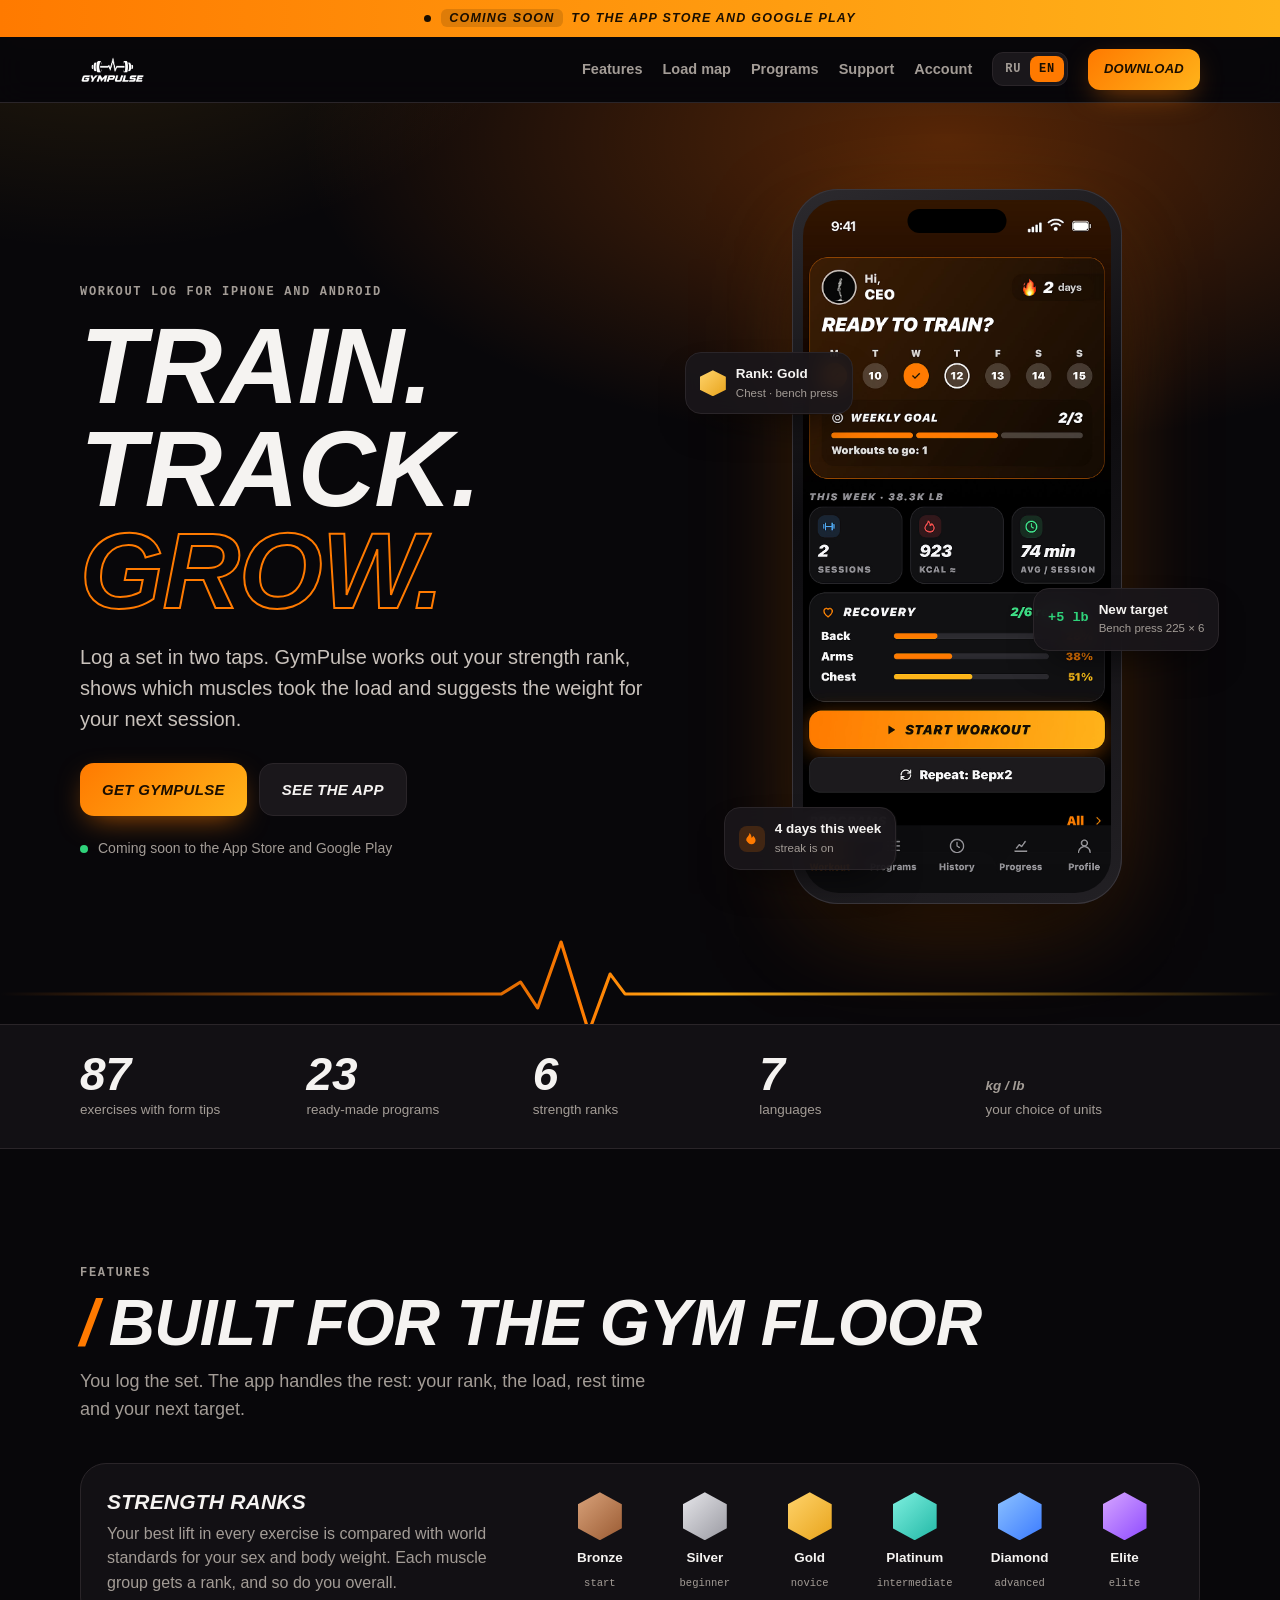
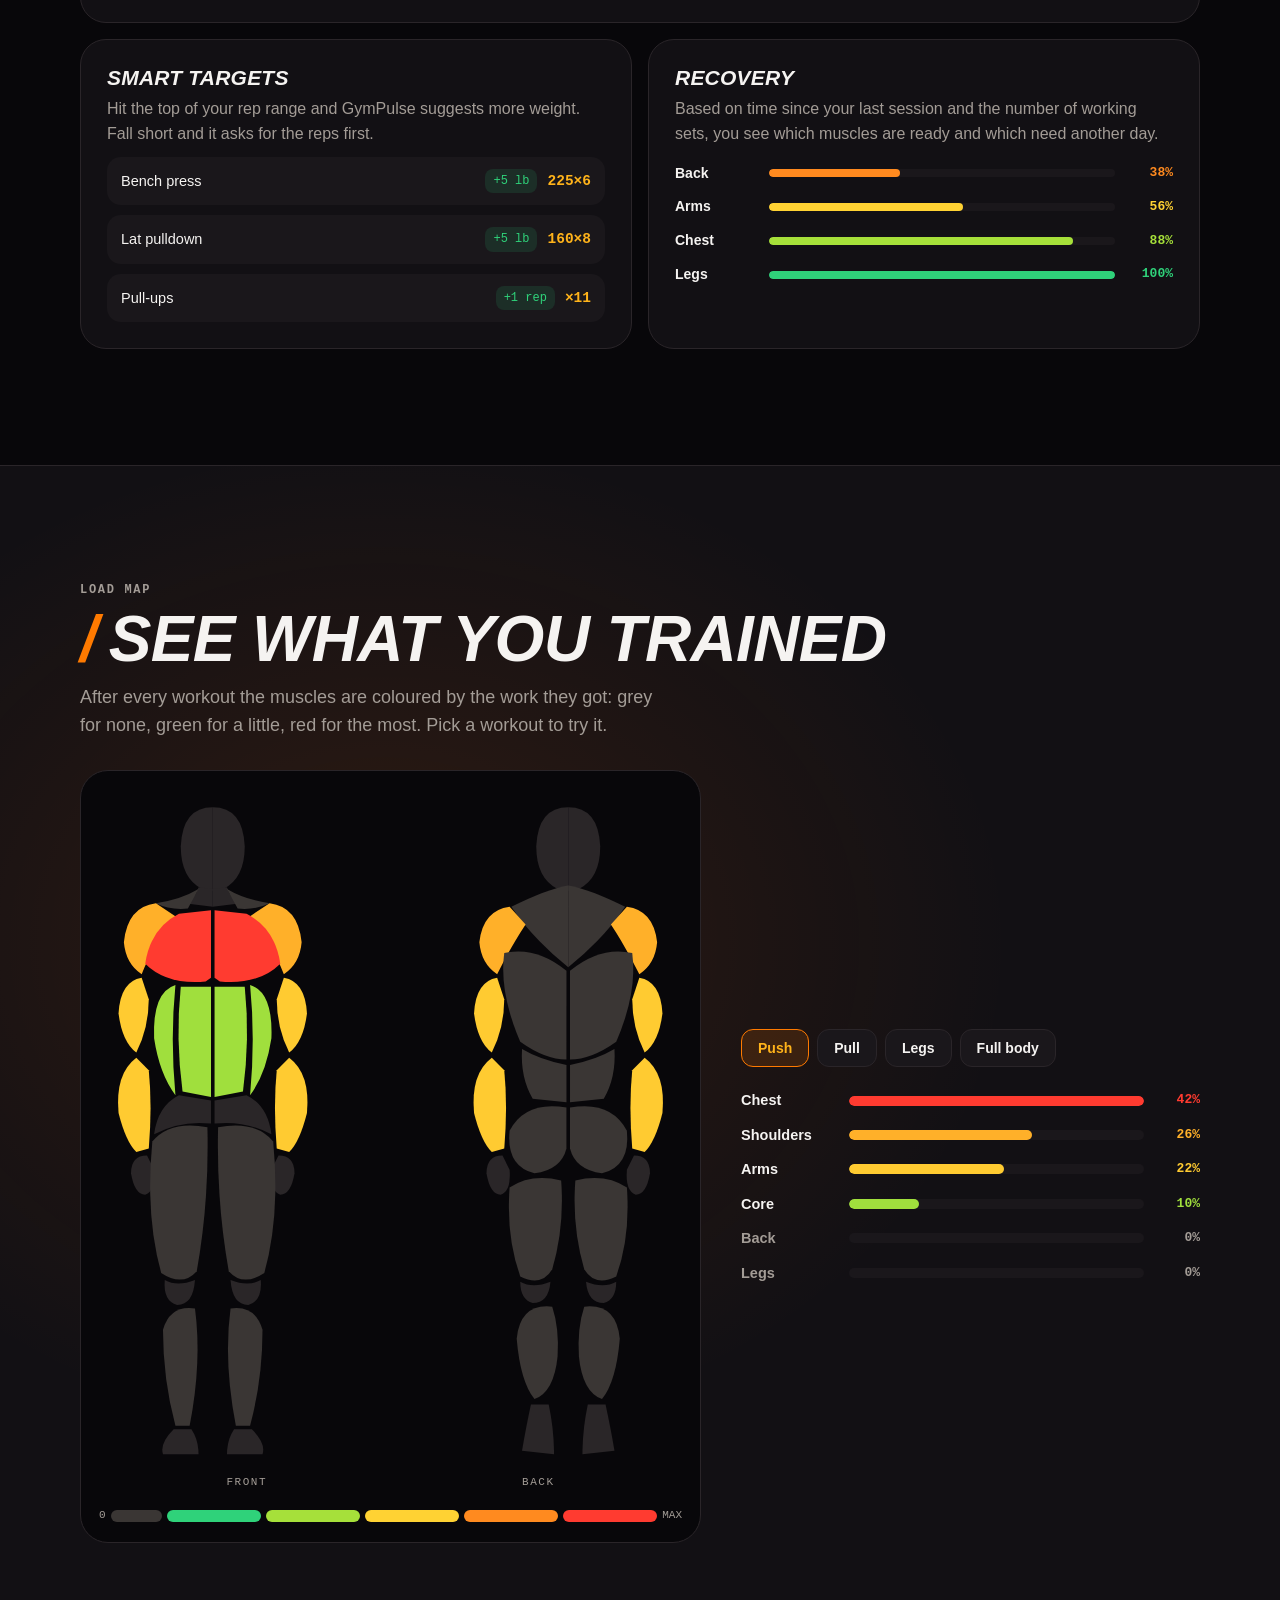
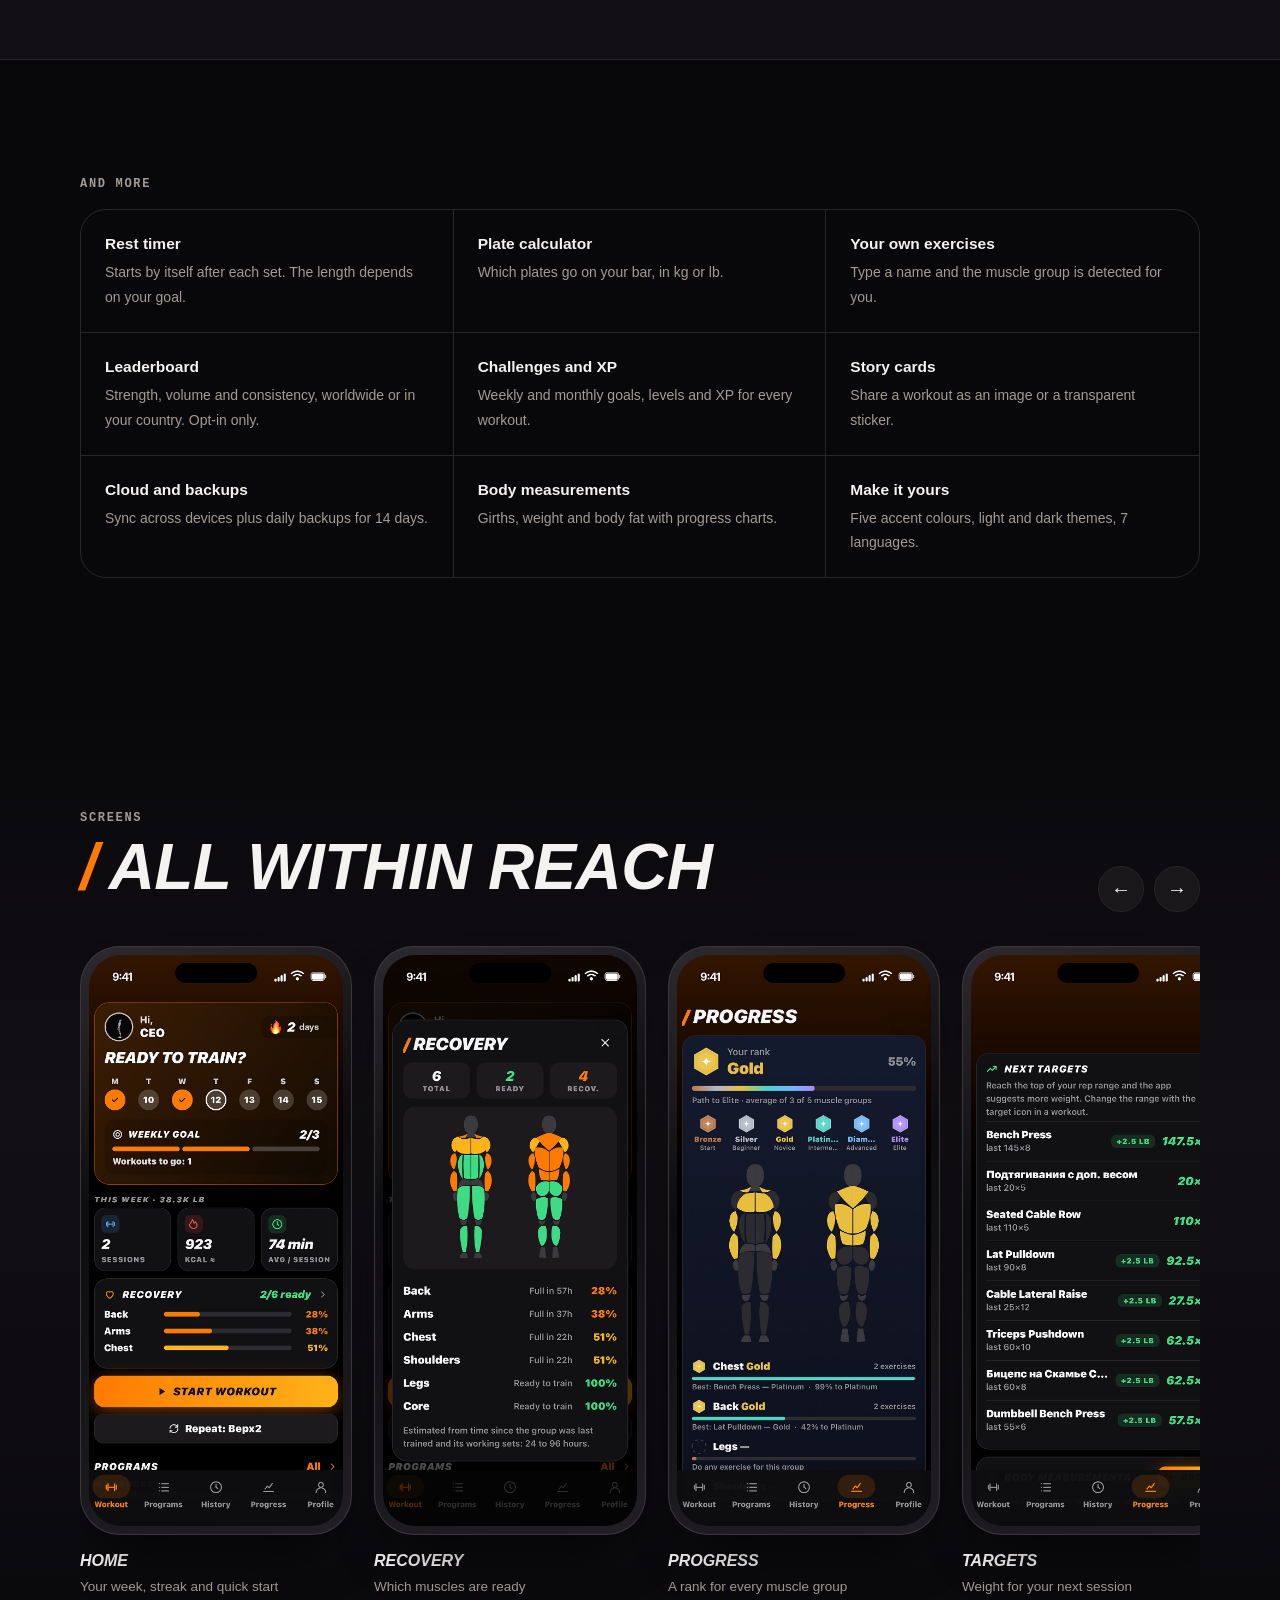
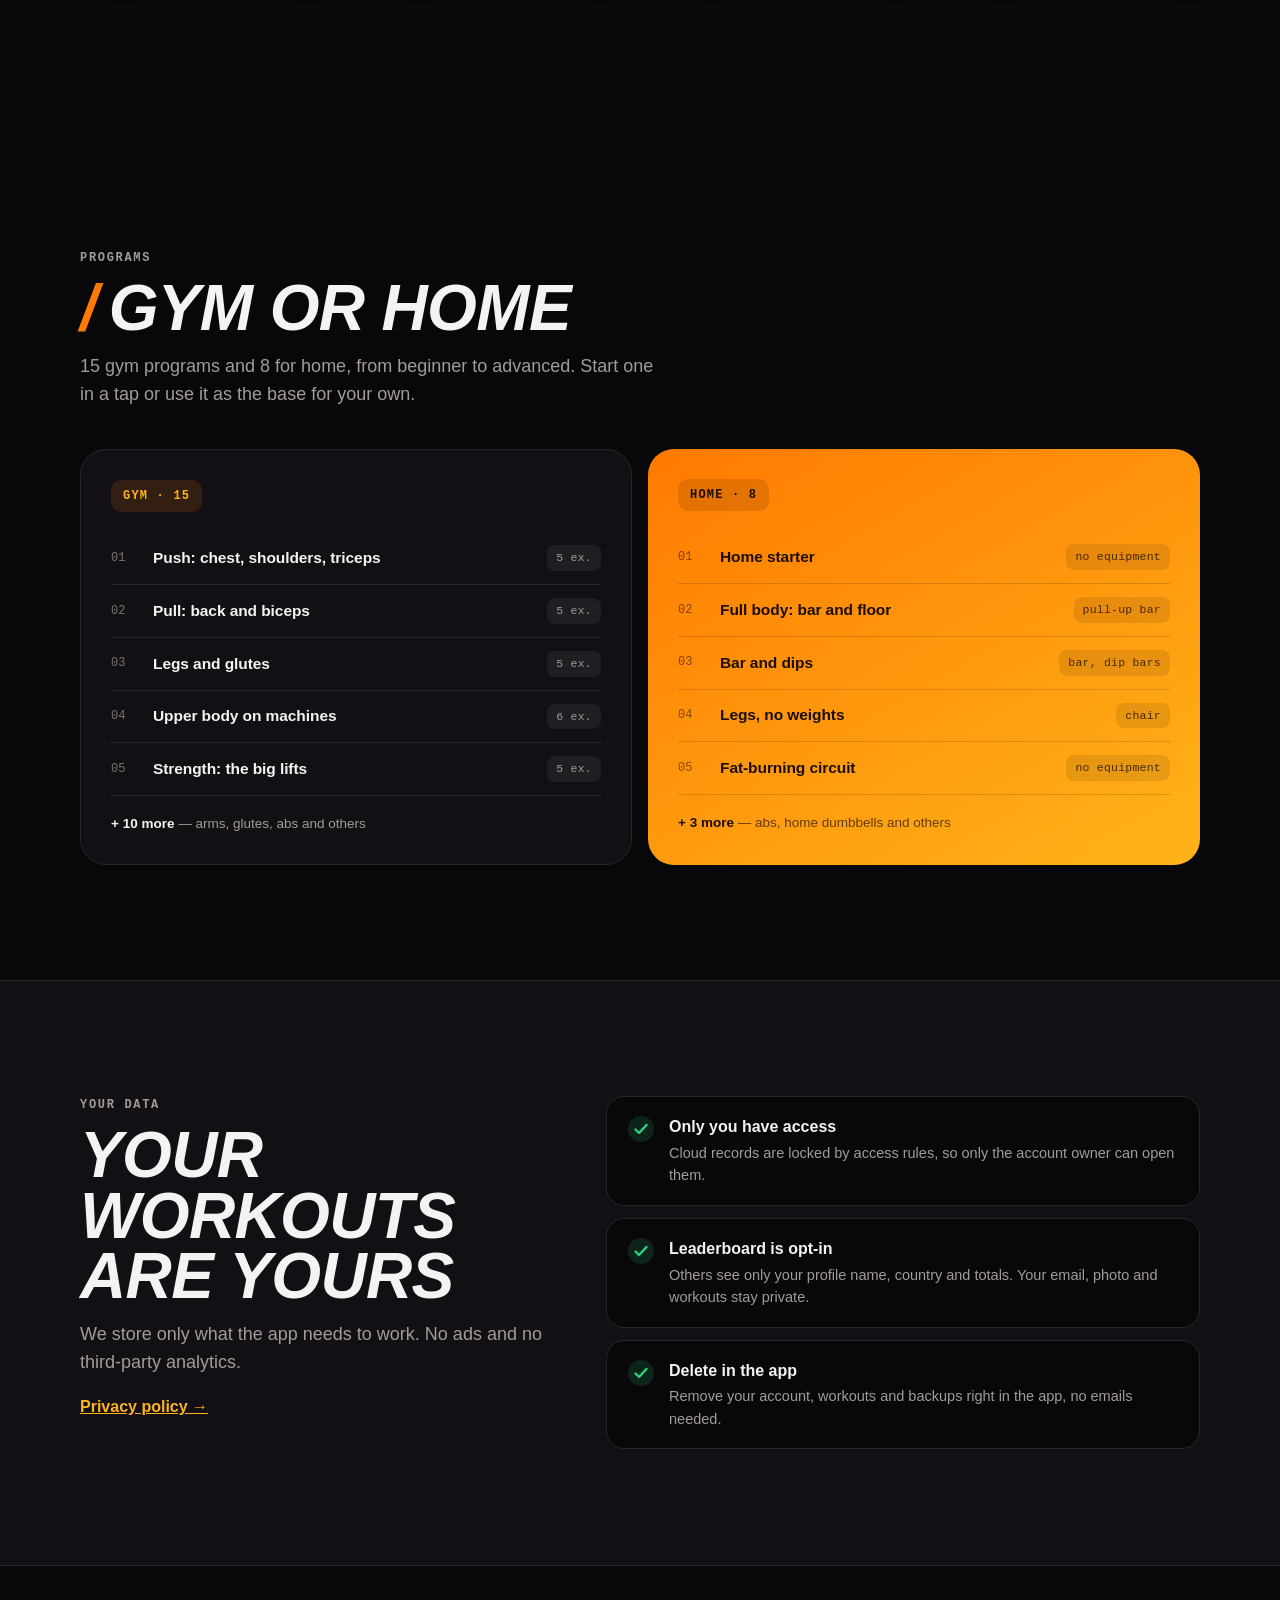
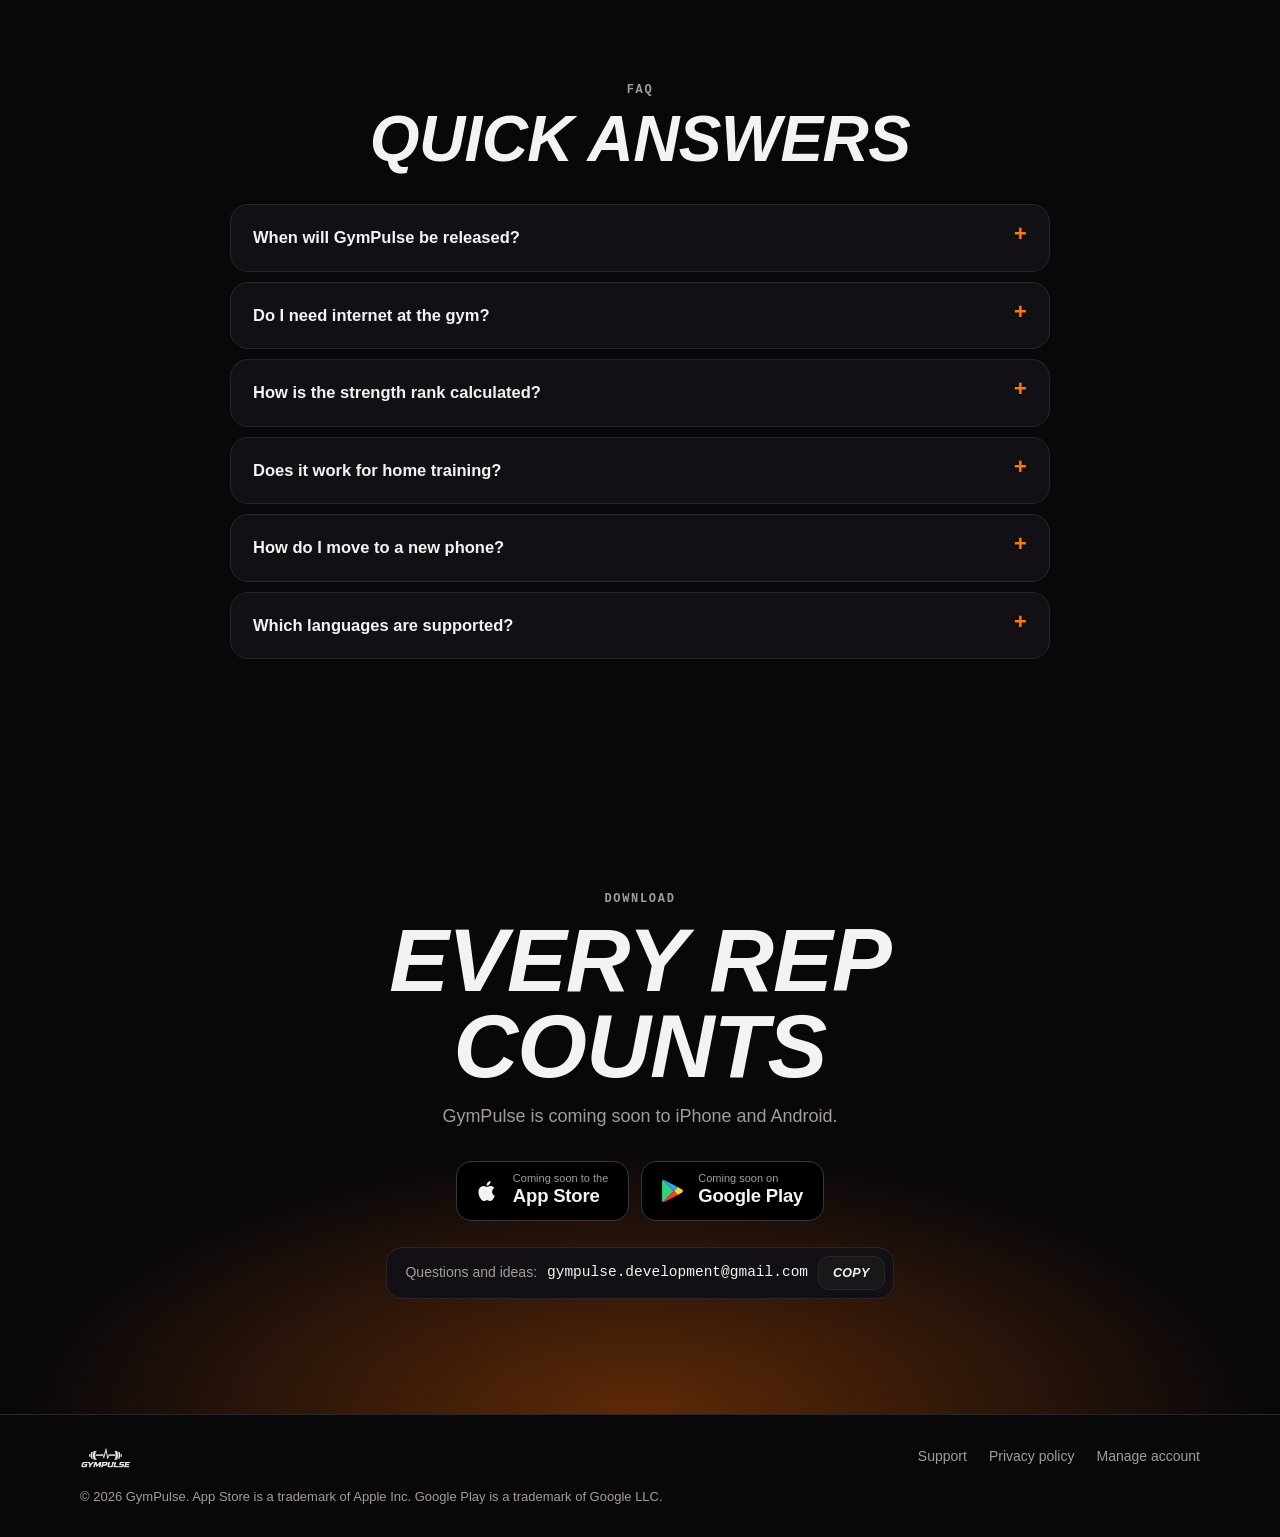
==== commit 825d2288: "Исправлен тег подтверждения Google" ====
--- a/index.html
+++ b/index.html
@@ -27,7 +27,8 @@
 <meta name="twitter:card" content="summary_large_image">
 <link rel="icon" type="image/png" href="img/icon.png">
 <link rel="apple-touch-icon" href="img/icon.png">
-DGbmN3u5YZqPYP7oXoBu73FGIkUK-Fvcan2WPgeFIfA<script type="application/ld+json">{"@context": "https://schema.org", "@type": "MobileApplication", "name": "GymPulse", "operatingSystem": "iOS, Android", "applicationCategory": "HealthApplication", "inLanguage": ["ru", "uk", "en", "es", "fr", "de", "zh"], "description": "GymPulse — дневник тренировок: ранги силы, карта нагрузки на мышцы, умные цели, программы для зала и дома.", "url": "https://gympulsefit.github.io/", "image": "https://gympulsefit.github.io/img/og.jpg", "publisher": {"@type": "Organization", "name": "GymPulse", "email": "gympulse.development@gmail.com"}}</script>
+<meta name="google-site-verification" content="DGbmN3u5YZqPYP7oXoBu73FGIkUK-Fvcan2WPgeFIfA">
+<script type="application/ld+json">{"@context": "https://schema.org", "@type": "MobileApplication", "name": "GymPulse", "operatingSystem": "iOS, Android", "applicationCategory": "HealthApplication", "inLanguage": ["ru", "uk", "en", "es", "fr", "de", "zh"], "description": "GymPulse — дневник тренировок: ранги силы, карта нагрузки на мышцы, умные цели, программы для зала и дома.", "url": "https://gympulsefit.github.io/", "image": "https://gympulsefit.github.io/img/og.jpg", "publisher": {"@type": "Organization", "name": "GymPulse", "email": "gympulse.development@gmail.com"}}</script>
 
 <script>(function(){var l;try{l=new URLSearchParams(location.search).get('lang')||localStorage.getItem('gp_lang')}catch(e){}if(l!=='ru'&&l!=='en')l=/^(ru|uk|be|kk)/i.test(navigator.language||'')?'ru':'en';document.documentElement.lang=l})()</script>
 <link rel="preconnect" href="https://fonts.googleapis.com">
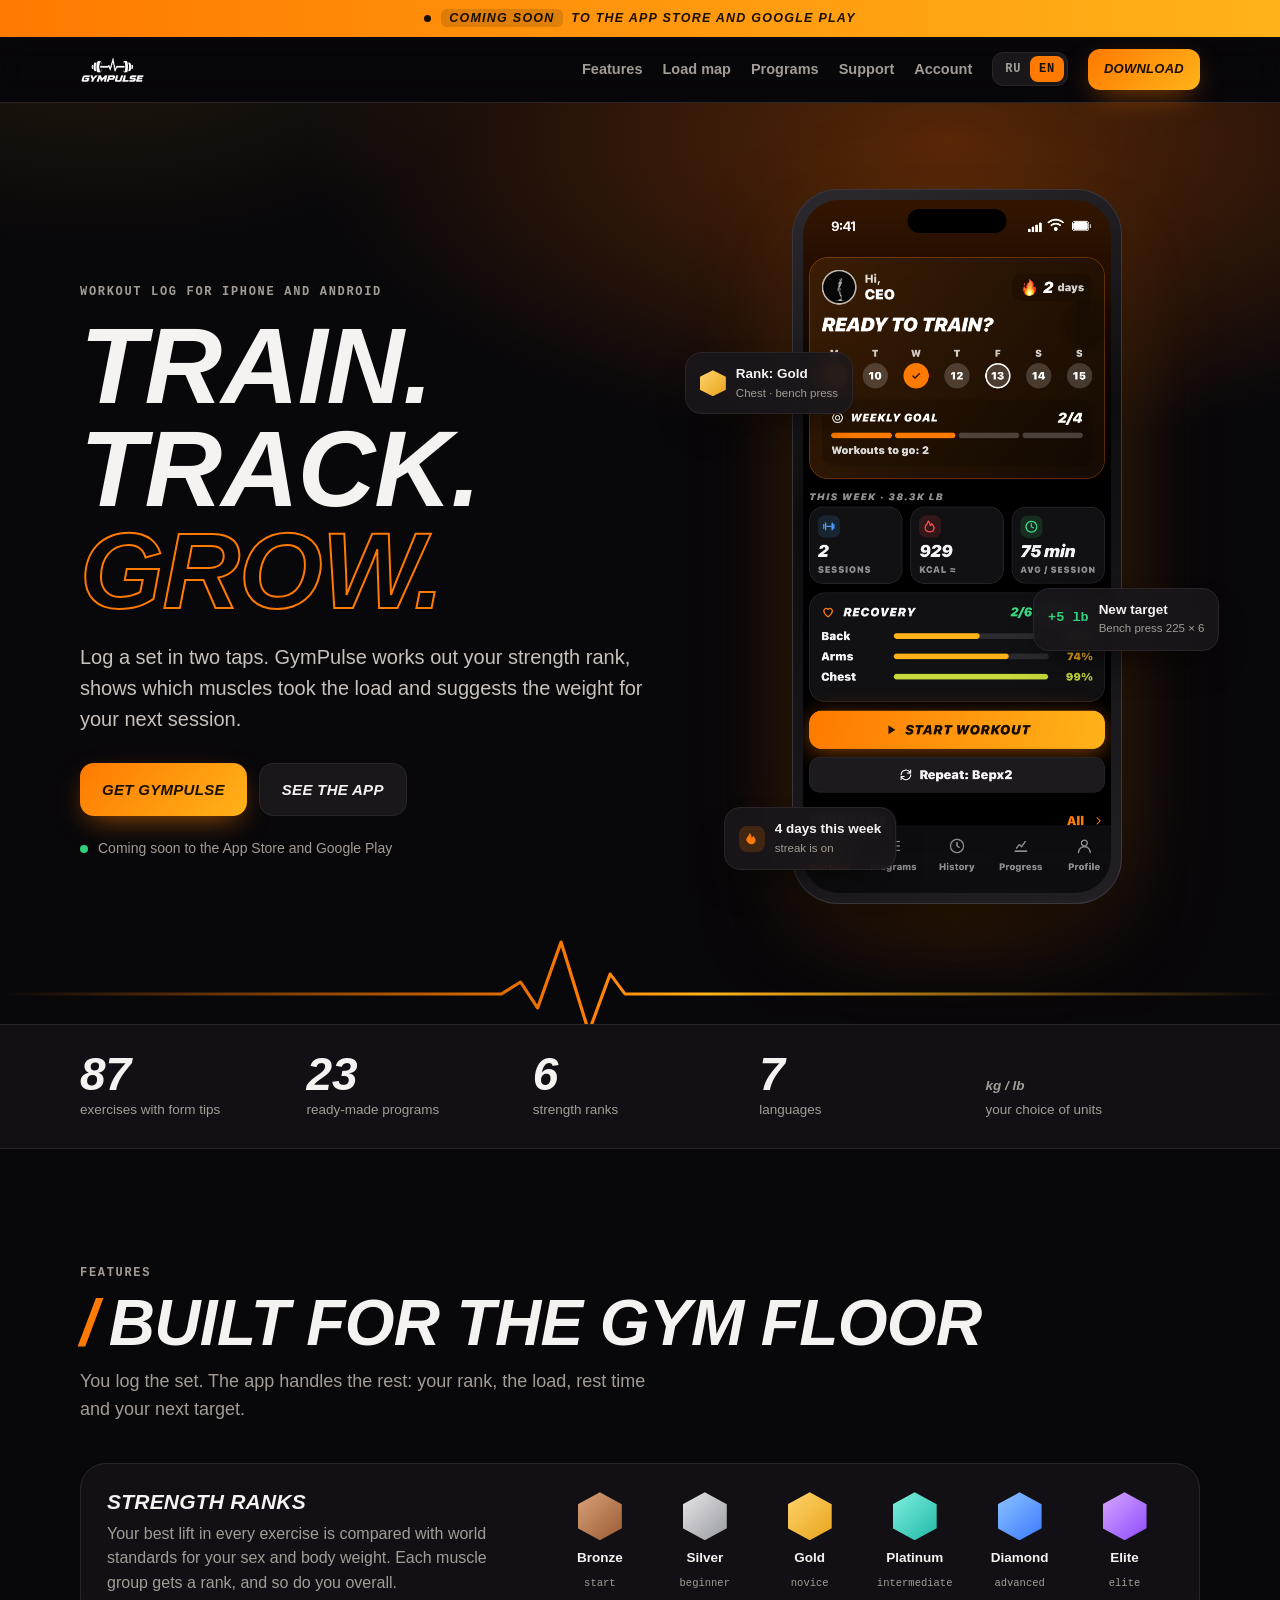
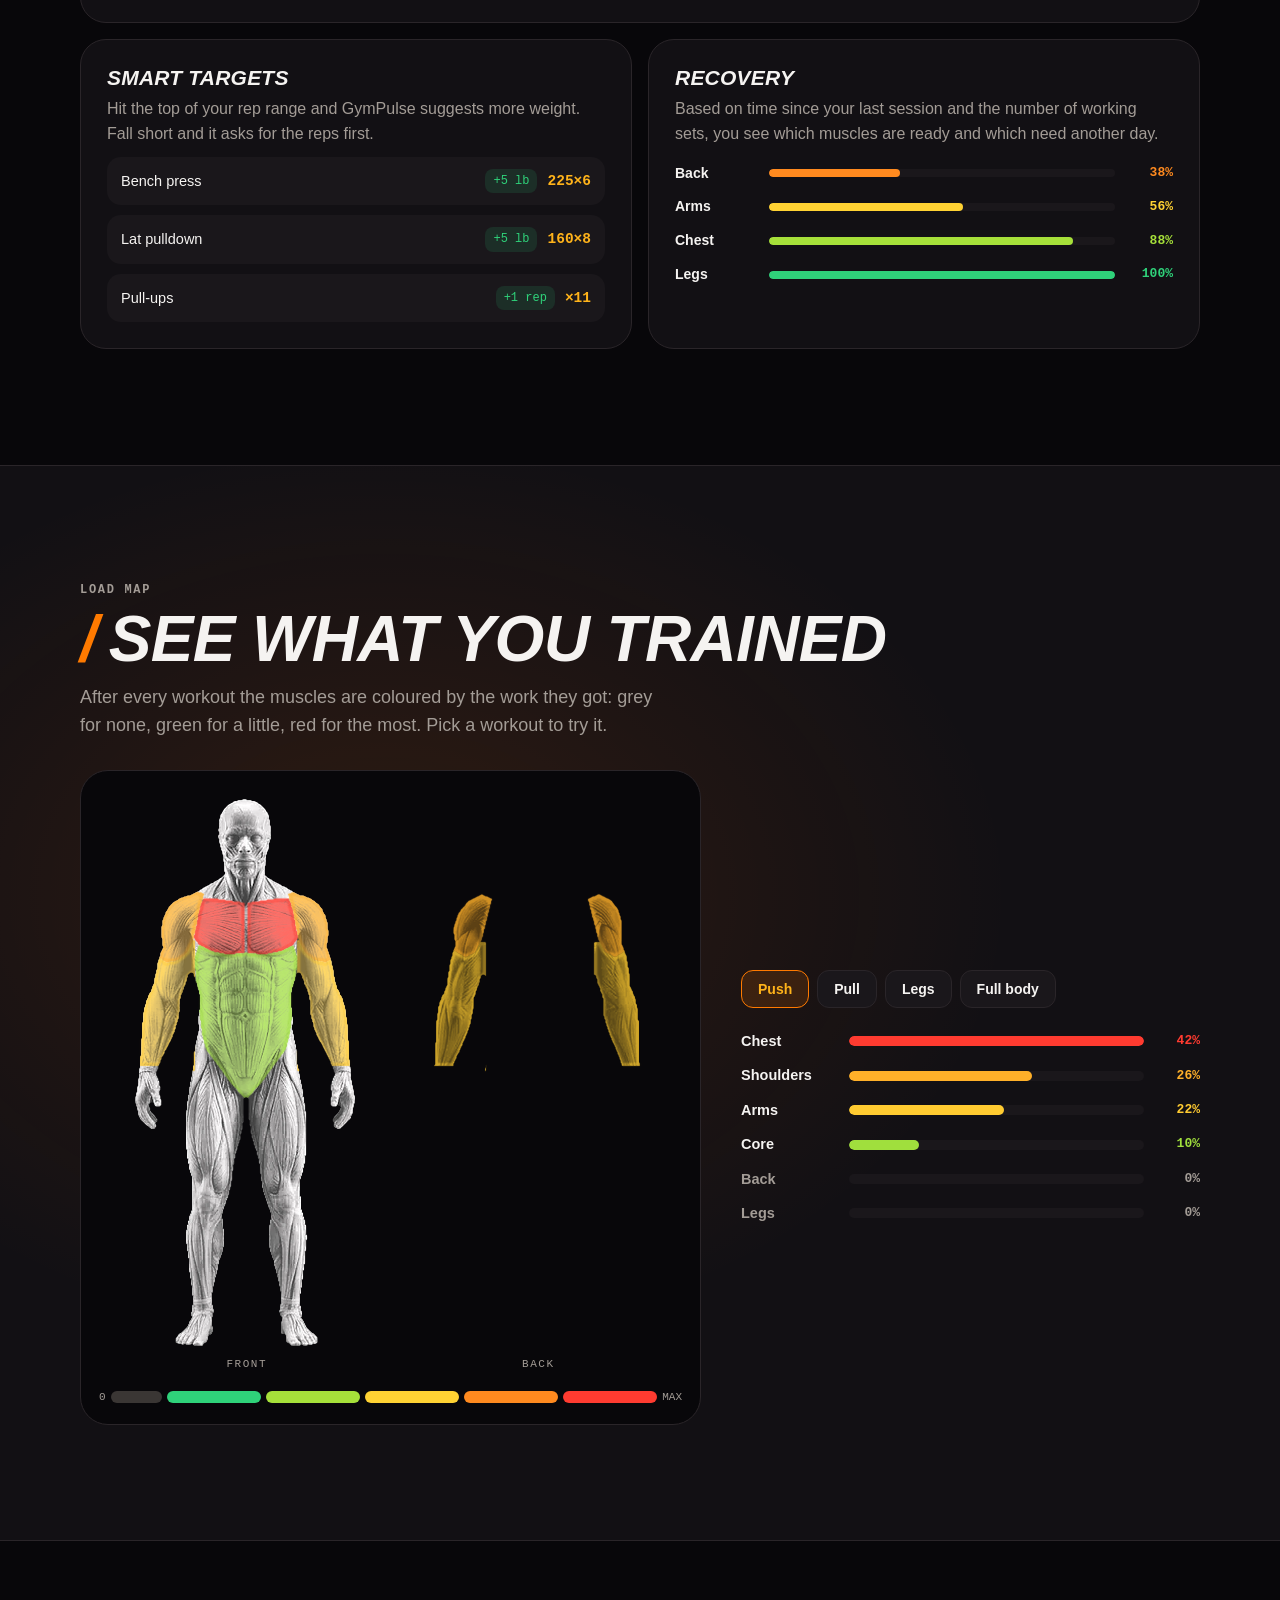
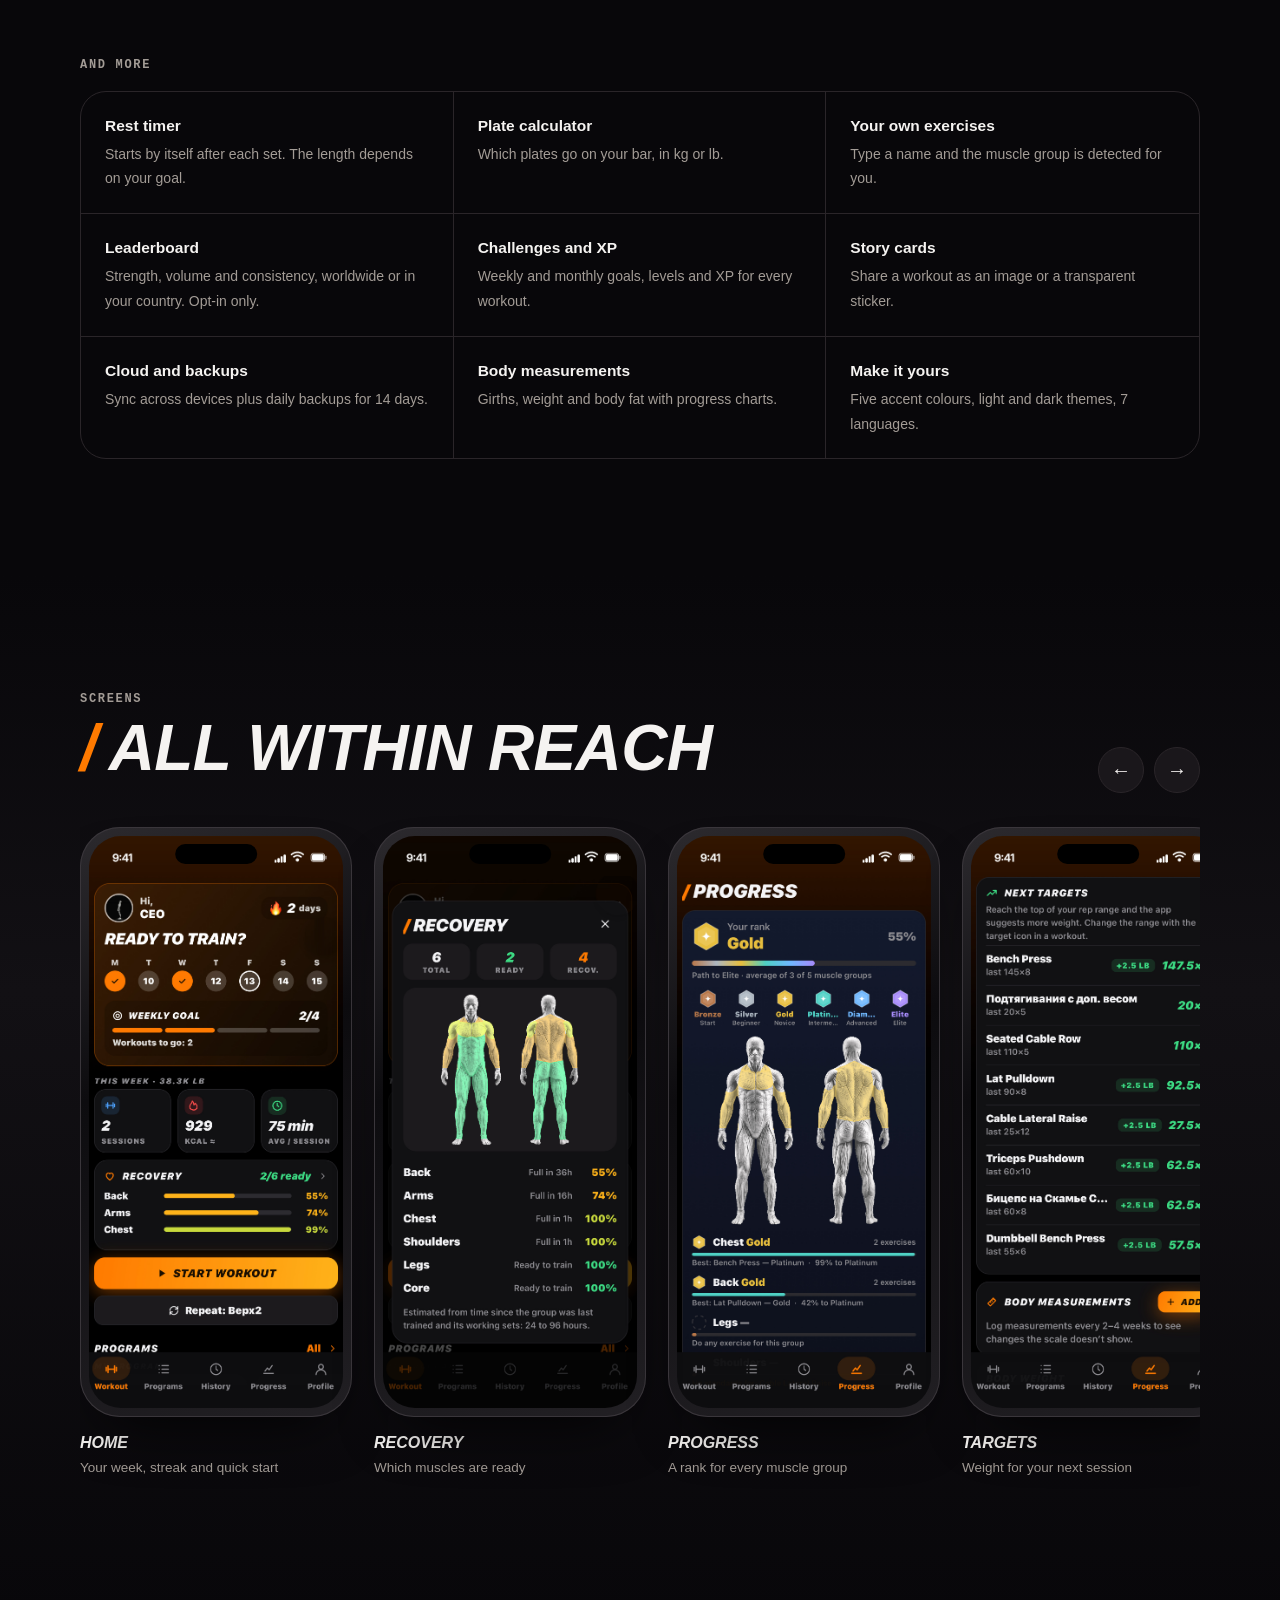
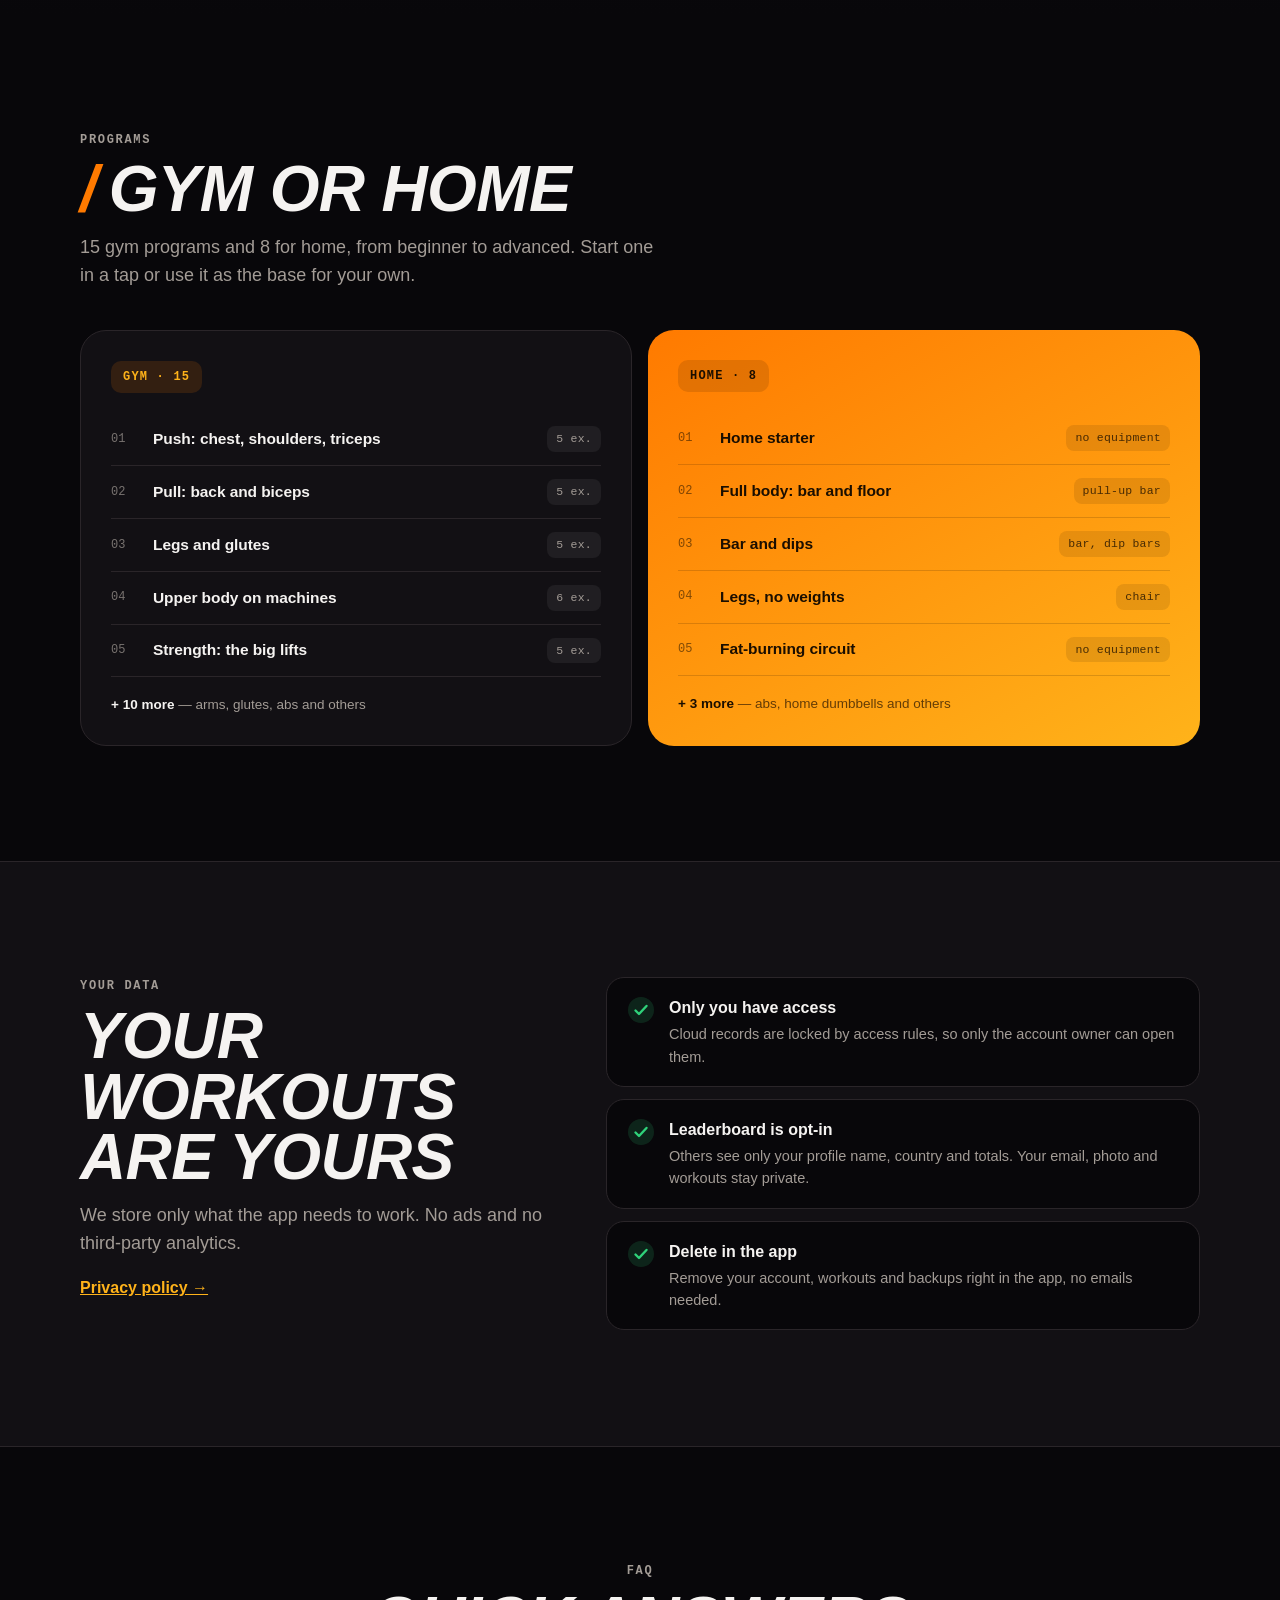
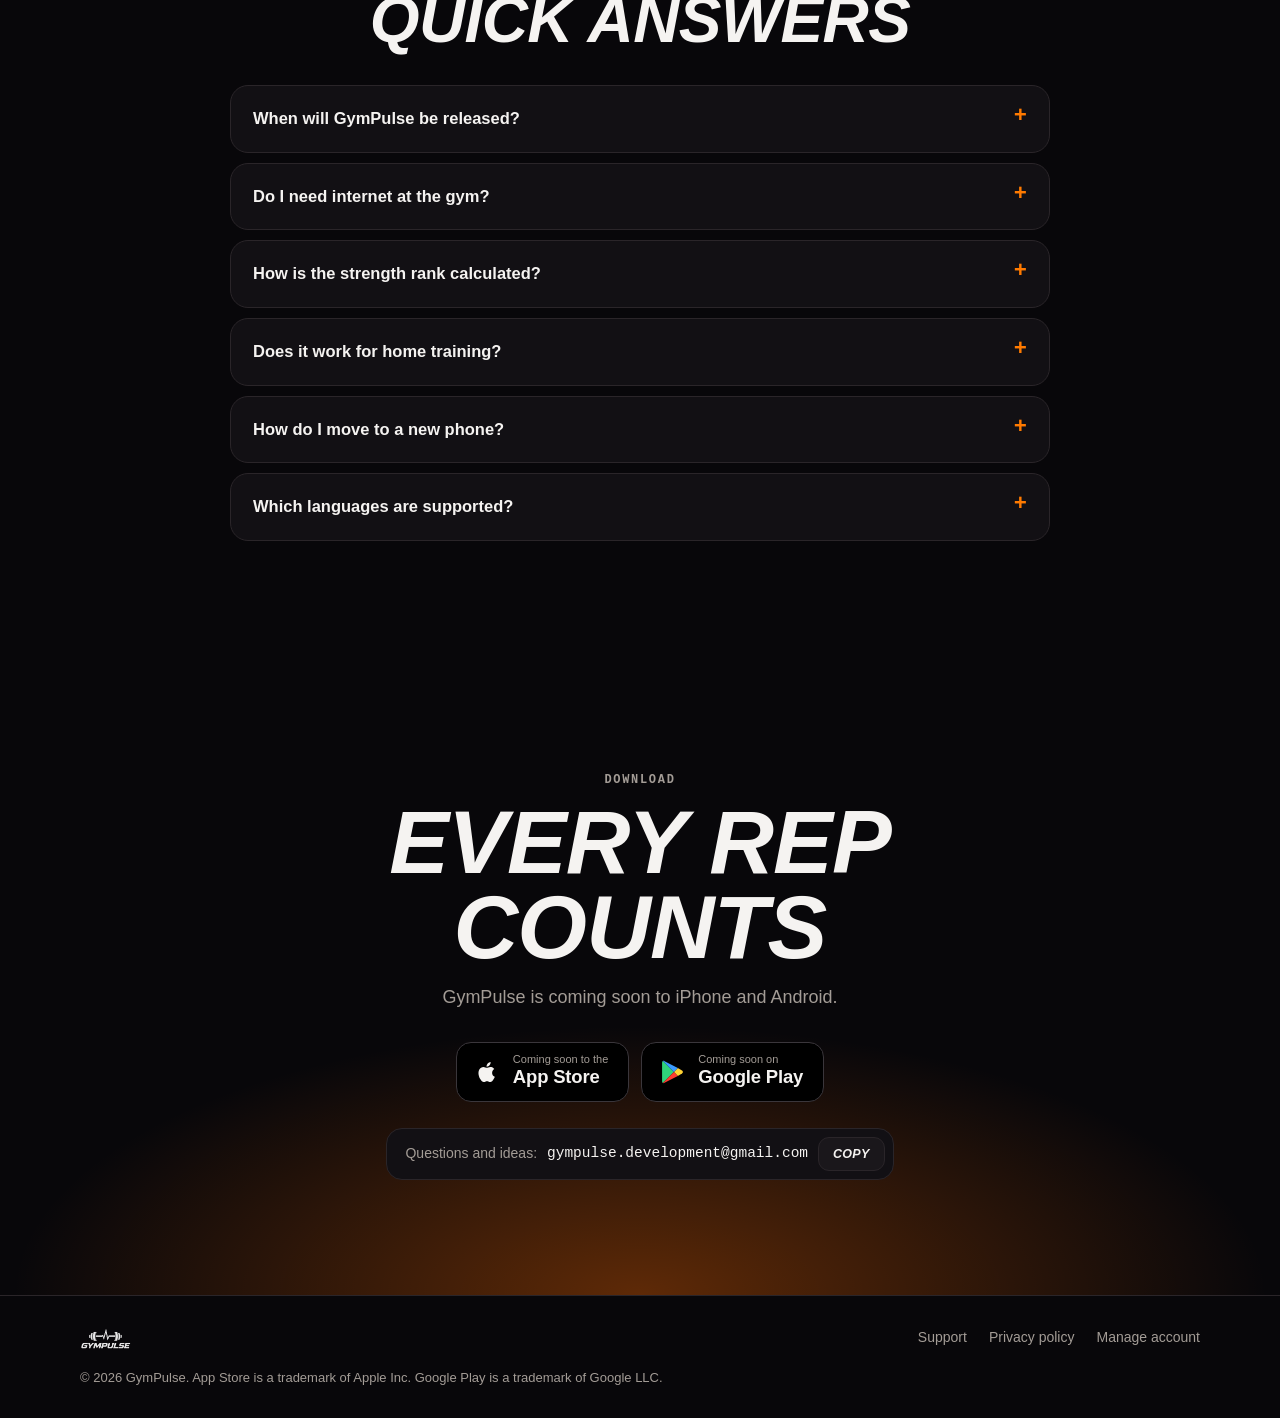
==== commit 67889795: "Карта нагрузки: 3D-модель; скриншоты в полном размере" ====
--- a/index.html
+++ b/index.html
@@ -8,7 +8,7 @@
 <meta name="gp:title-en" content="GymPulse">
 <meta name="description" content="GymPulse — дневник тренировок для iPhone и Android: ранги силы, карта нагрузки, умные цели и программы для зала и дома.">
 <meta name="theme-color" content="#08070A">
-<meta http-equiv="Content-Security-Policy" content="default-src 'self'; script-src 'self' 'sha256-vhCojYVqglzWc3rxSe71ZzEY8ykdeRPMenTMEMSjk7M=' 'sha256-+N1O2ZhB4fCDuWW6IZrmTO3uLFp5yGKeGTYfXfHgf4A=' 'sha256-yc+ZH+GXjhdj20Uvd1x+eblcQqOexcb/E6bV8d3Yuis=' https://cdn.jsdelivr.net/npm/@supabase/supabase-js@2.119.0/; style-src 'self' 'unsafe-inline' https://fonts.googleapis.com; font-src https://fonts.gstatic.com; img-src 'self' data: blob: https://tsquteboyugfvkewymhu.supabase.co; connect-src 'self' https://tsquteboyugfvkewymhu.supabase.co wss://tsquteboyugfvkewymhu.supabase.co; object-src 'none'; frame-src 'none'; worker-src 'none'; manifest-src 'self'; base-uri 'self'; form-action 'self'; upgrade-insecure-requests">
+<meta http-equiv="Content-Security-Policy" content="default-src 'self'; script-src 'self' 'sha256-vhCojYVqglzWc3rxSe71ZzEY8ykdeRPMenTMEMSjk7M=' 'sha256-+N1O2ZhB4fCDuWW6IZrmTO3uLFp5yGKeGTYfXfHgf4A=' 'sha256-VAVlBNXvPKZ7xdp2BcN4tLJjCNJUkDB6+BNIUAc+iOA=' https://cdn.jsdelivr.net/npm/@supabase/supabase-js@2.119.0/; style-src 'self' 'unsafe-inline' https://fonts.googleapis.com; font-src https://fonts.gstatic.com; img-src 'self' data: blob: https://tsquteboyugfvkewymhu.supabase.co; connect-src 'self' https://tsquteboyugfvkewymhu.supabase.co wss://tsquteboyugfvkewymhu.supabase.co; object-src 'none'; frame-src 'none'; worker-src 'none'; manifest-src 'self'; base-uri 'self'; form-action 'self'; upgrade-insecure-requests">
 <script>if (self !== top) { try { top.location.href = self.location.href; } catch (e) {} document.documentElement.style.display = 'none'; }</script>
 
 <meta name="referrer" content="strict-origin-when-cross-origin">
@@ -92,8 +92,10 @@
 .load { background: radial-gradient(70% 60% at 30% 40%, rgba(255, 106, 0, 0.12), transparent 70%), var(--panel); border-block: 1px solid var(--line); }
 .load .grid { display: grid; grid-template-columns: 1.15fr 0.85fr; gap: 40px; align-items: center; margin-top: 30px; }
 .mapbox { background: var(--bg); border: 1px solid var(--line); border-radius: 28px; padding: 22px 18px 18px; }
-.mapbox svg { width: 100%; height: auto; display: block; }
-.mapbox path { transition: fill .55s ease; }
+.bm { display: flex; justify-content: space-around; align-items: flex-end; }
+.bm .fig { position: relative; width: 40%; aspect-ratio: 460 / 1098; }
+.bm .fig img { position: absolute; inset: 0; width: 100%; height: 100%; display: block; }
+.bm .fig i { position: absolute; inset: 0; -webkit-mask: var(--m) center / 100% 100% no-repeat; mask: var(--m) center / 100% 100% no-repeat; background: transparent; opacity: 0; transition: background-color .55s ease, opacity .55s ease; }
 .mapbox .cap { display: flex; justify-content: space-around; font-family: var(--f-mono); font-size: 11px; letter-spacing: .14em; text-transform: uppercase; color: var(--mut); margin-top: 6px; }
 .heat { display: flex; gap: 5px; margin-top: 16px; align-items: center; font-family: var(--f-mono); font-size: 11px; color: var(--mut); }
 .heat i { flex: 1; height: 12px; border-radius: 6px; }
@@ -121,7 +123,7 @@
 .rail::-webkit-scrollbar { display: none; }
 .rail figure { flex: none; margin: 0; scroll-snap-align: center; width: 272px; }
 .rail .phone { width: 272px; border-radius: 40px; padding: 9px; box-shadow: 0 30px 60px -30px rgba(0, 0, 0, 0.9), 0 0 0 1px #3a363b inset; }
-.rail .phone img { border-radius: 32px; image-rendering: -webkit-optimize-contrast; }
+.rail .phone img { border-radius: 32px; }
 .rail .phone::after { top: 17px; height: 20px; }
 .rail figcaption { margin-top: 14px; }
 .rail figcaption b { display: block; font-family: var(--f-display); font-style: italic; text-transform: uppercase; font-weight: 800; font-size: 16px; }
@@ -222,7 +224,7 @@
       <div class="soon"><span class="dot" aria-hidden="true"></span><span data-l="ru">Готовится к выходу в App Store и Google Play</span><span data-l="en">Coming soon to the App Store and Google Play</span></div>
     </div>
     <div class="stage">
-      <div class="phone"><img src="img/home.jpg" alt="GymPulse" width="960" height="2087"></div>
+      <div class="phone"><img src="img/home.jpg" alt="GymPulse" width="1206" height="2622"></div>
       <div class="chip c1"><span class="hex" aria-hidden="true"></span><div><span data-l="ru">Ранг: Золото</span><span data-l="en">Rank: Gold</span><small><span data-l="ru">Грудь · жим лёжа</span><span data-l="en">Chest · bench press</span></small></div></div>
       <div class="chip c2"><span class="n" data-l="ru">+2,5 кг</span><span class="n" data-l="en">+5 lb</span><div><span data-l="ru">Новая цель</span><span data-l="en">New target</span><small><span data-l="ru">Жим лёжа 102,5 × 6</span><span data-l="en">Bench press 225 × 6</span></small></div></div>
       <div class="chip c3"><span class="fl" aria-hidden="true"><svg width="15" height="15" viewBox="0 0 24 24"><path d="M12 21c3.9 0 6.5-2.6 6.5-6.3 0-3.3-2.1-5.4-3.8-7.3-.5 1.8-1.5 2.8-2.7 3.2.2-2.7-.8-5.4-3.3-7.6-.3 3.3-2.1 5.1-3.6 7.1-1 1.3-1.6 2.9-1.6 4.6C5.5 18.4 8.1 21 12 21z" fill="#FF7A00"/></svg></span><div><span data-l="ru">4 дня на этой неделе</span><span data-l="en">4 days this week</span><small><span data-l="ru">серия продолжается</span><span data-l="en">streak is on</span></small></div></div>
@@ -297,7 +299,7 @@
     <p class="lead"><span data-l="ru">После тренировки мышцы окрашиваются по полученной работе: серые без нагрузки, зелёные слегка, красные на максимуме. Выберите тренировку, чтобы посмотреть.</span><span data-l="en">After every workout the muscles are coloured by the work they got: grey for none, green for a little, red for the most. Pick a workout to try it.</span></p>
     <div class="grid">
       <div class="mapbox rv">
-        <svg id="bodymap" viewBox="36 2 328 380" role="img" aria-label="Muscle load map"></svg>
+        <div class="bm" id="bodymap" role="img" aria-label="Muscle load map"><div class="fig"><img src="img/body/front.webp" alt="" width="460" height="1098" decoding="async"><i data-g="0" style="--m:url(img/body/front_0.webp)"></i><i data-g="1" style="--m:url(img/body/front_1.webp)"></i><i data-g="2" style="--m:url(img/body/front_2.webp)"></i><i data-g="3" style="--m:url(img/body/front_3.webp)"></i><i data-g="4" style="--m:url(img/body/front_4.webp)"></i><i data-g="5" style="--m:url(img/body/front_5.webp)"></i></div><div class="fig"><img src="img/body/back.webp" alt="" width="460" height="1098" decoding="async"><i data-g="1" style="--m:url(img/body/back_1.webp)"></i><i data-g="2" style="--m:url(img/body/back_2.webp)"></i><i data-g="3" style="--m:url(img/body/back_3.webp)"></i><i data-g="4" style="--m:url(img/body/back_4.webp)"></i></div></div>
         <div class="cap"><span data-l="ru">Спереди</span><span data-l="en">Front</span><span data-l="ru">Сзади</span><span data-l="en">Back</span></div>
         <div class="heat" aria-hidden="true">0 <i class="z"></i><i style="background:#2FD27A"></i><i style="background:#A6E03A"></i><i style="background:#FFD233"></i><i style="background:#FF8A1F"></i><i style="background:#FF3B30"></i> MAX</div>
       </div>
@@ -341,15 +343,15 @@
       <div class="rail-nav"><button type="button" id="prev" aria-label="Previous">←</button><button type="button" id="next" aria-label="Next">→</button></div>
     </div>
     <div class="rail" id="rail">
-      <figure><div class="phone"><img loading="lazy" src="img/home.jpg" alt="" width="960" height="2087"></div><figcaption><b data-l="ru">Главная</b><b data-l="en">Home</b><span data-l="ru">Неделя, серия и быстрый старт</span><span data-l="en">Your week, streak and quick start</span></figcaption></figure>
-      <figure><div class="phone"><img loading="lazy" src="img/rec.jpg" alt="" width="960" height="2087"></div><figcaption><b data-l="ru">Восстановление</b><b data-l="en">Recovery</b><span data-l="ru">Какие мышцы готовы к работе</span><span data-l="en">Which muscles are ready</span></figcaption></figure>
-      <figure><div class="phone"><img loading="lazy" src="img/rank.jpg" alt="" width="960" height="2087"></div><figcaption><b data-l="ru">Прогресс</b><b data-l="en">Progress</b><span data-l="ru">Ранг каждой группы мышц</span><span data-l="en">A rank for every muscle group</span></figcaption></figure>
-      <figure><div class="phone"><img loading="lazy" src="img/tgt.jpg" alt="" width="960" height="2087"></div><figcaption><b data-l="ru">Цели</b><b data-l="en">Targets</b><span data-l="ru">Вес на следующую тренировку</span><span data-l="en">Weight for your next session</span></figcaption></figure>
-      <figure><div class="phone"><img loading="lazy" src="img/load.jpg" alt="" width="960" height="2087"></div><figcaption><b data-l="ru">Нагрузка</b><b data-l="en">Load</b><span data-l="ru">Подходы на группу за 30 дней</span><span data-l="en">Sets per muscle group, 30 days</span></figcaption></figure>
-      <figure><div class="phone"><img loading="lazy" src="img/prog.jpg" alt="" width="960" height="2087"></div><figcaption><b data-l="ru">Программы</b><b data-l="en">Programs</b><span data-l="ru">Свои и готовые, старт в одно касание</span><span data-l="en">Yours and ready-made, one tap to start</span></figcaption></figure>
-      <figure><div class="phone"><img loading="lazy" src="img/chal.jpg" alt="" width="960" height="2087"></div><figcaption><b data-l="ru">Челленджи</b><b data-l="en">Challenges</b><span data-l="ru">Уровни, опыт и задания</span><span data-l="en">Levels, XP and goals</span></figcaption></figure>
-      <figure><div class="phone"><img loading="lazy" src="img/lb.jpg" alt="" width="960" height="2087"></div><figcaption><b data-l="ru">Рейтинг</b><b data-l="en">Leaderboard</b><span data-l="ru">Ваше место в мире и стране</span><span data-l="en">Your place worldwide and at home</span></figcaption></figure>
-      <figure><div class="phone"><img loading="lazy" src="img/hist.jpg" alt="" width="960" height="2087"></div><figcaption><b data-l="ru">История</b><b data-l="en">History</b><span data-l="ru">Календарь и все тренировки</span><span data-l="en">Calendar and every workout</span></figcaption></figure>
+      <figure><div class="phone"><img loading="lazy" src="img/home.jpg" alt="" width="1206" height="2622"></div><figcaption><b data-l="ru">Главная</b><b data-l="en">Home</b><span data-l="ru">Неделя, серия и быстрый старт</span><span data-l="en">Your week, streak and quick start</span></figcaption></figure>
+      <figure><div class="phone"><img loading="lazy" src="img/rec.jpg" alt="" width="1206" height="2622"></div><figcaption><b data-l="ru">Восстановление</b><b data-l="en">Recovery</b><span data-l="ru">Какие мышцы готовы к работе</span><span data-l="en">Which muscles are ready</span></figcaption></figure>
+      <figure><div class="phone"><img loading="lazy" src="img/rank.jpg" alt="" width="1206" height="2622"></div><figcaption><b data-l="ru">Прогресс</b><b data-l="en">Progress</b><span data-l="ru">Ранг каждой группы мышц</span><span data-l="en">A rank for every muscle group</span></figcaption></figure>
+      <figure><div class="phone"><img loading="lazy" src="img/tgt.jpg" alt="" width="1206" height="2622"></div><figcaption><b data-l="ru">Цели</b><b data-l="en">Targets</b><span data-l="ru">Вес на следующую тренировку</span><span data-l="en">Weight for your next session</span></figcaption></figure>
+      <figure><div class="phone"><img loading="lazy" src="img/load.jpg" alt="" width="1206" height="2622"></div><figcaption><b data-l="ru">Нагрузка</b><b data-l="en">Load</b><span data-l="ru">Подходы на группу за 30 дней</span><span data-l="en">Sets per muscle group, 30 days</span></figcaption></figure>
+      <figure><div class="phone"><img loading="lazy" src="img/prog.jpg" alt="" width="1206" height="2622"></div><figcaption><b data-l="ru">Программы</b><b data-l="en">Programs</b><span data-l="ru">Свои и готовые, старт в одно касание</span><span data-l="en">Yours and ready-made, one tap to start</span></figcaption></figure>
+      <figure><div class="phone"><img loading="lazy" src="img/chal.jpg" alt="" width="1206" height="2622"></div><figcaption><b data-l="ru">Челленджи</b><b data-l="en">Challenges</b><span data-l="ru">Уровни, опыт и задания</span><span data-l="en">Levels, XP and goals</span></figcaption></figure>
+      <figure><div class="phone"><img loading="lazy" src="img/lb.jpg" alt="" width="1206" height="2622"></div><figcaption><b data-l="ru">Рейтинг</b><b data-l="en">Leaderboard</b><span data-l="ru">Ваше место в мире и стране</span><span data-l="en">Your place worldwide and at home</span></figcaption></figure>
+      <figure><div class="phone"><img loading="lazy" src="img/hist.jpg" alt="" width="1206" height="2622"></div><figcaption><b data-l="ru">История</b><b data-l="en">History</b><span data-l="ru">Календарь и все тренировки</span><span data-l="en">Calendar and every workout</span></figcaption></figure>
     </div>
   </div>
 </section>
@@ -452,29 +454,18 @@
 
 <script>
 (function () {
-  // Силуэт тот же, что в приложении: половина тела, вторая половина отражается. g: 0 грудь, 1 спина, 2 ноги, 3 плечи, 4 руки, 5 кор, -1 голова и кисти
-  var BODY = {"front":[[-1,"M100 10 Q117 10 118 32 Q118 50 106 56 L100 57 Z"],[-1,"M100 56 L108 55 Q110 62 116 64 L100 66 Z"],[1,"M108 56 Q118 62 132 64 Q124 68 114 67 Z"],[3,"M132 64 Q148 66 150 86 Q149 98 140 104 Q134 88 120 72 Z"],[0,"M101 68 L119 70 Q135 78 138 98 Q126 110 104 108 L101 106 Z"],[4,"M140 106 Q152 108 153 126 Q151 142 143 148 Q136 134 136 118 Z"],[4,"M143 151 Q155 160 153 182 Q149 198 143 204 L136 202 Q134 178 136 158 Z"],[-1,"M137 206 Q146 206 146 216 Q144 228 138 228 Q132 226 133 214 Z"],[5,"M101 111 L118 111 Q121 140 117 170 L101 173 Z"],[5,"M121 110 Q134 114 133 140 Q130 160 121 172 Q124 140 121 110 Z"],[-1,"M101 175 L119 172 Q131 178 133 194 Q118 186 101 188 Z"],[2,"M103 190 Q124 186 134 198 Q138 240 129 272 Q117 280 109 271 Q102 232 103 190 Z"],[-1,"M110 276 Q120 280 127 276 Q128 288 120 290 Q111 290 110 276 Z"],[2,"M110 292 Q124 290 128 304 Q128 332 121 358 L113 358 Q106 322 110 292 Z"],[-1,"M112 360 L122 360 Q130 368 128 374 L108 374 Q108 366 112 360 Z"]],"back":[[-1,"M100 10 Q117 10 118 32 Q118 50 106 56 L100 57 Z"],[1,"M100 54 Q112 56 132 66 Q120 84 100 100 Z"],[3,"M133 66 Q148 68 150 86 Q149 98 140 104 Q132 88 124 76 Z"],[1,"M101 102 Q118 88 136 92 Q139 114 127 142 Q113 152 101 152 Z"],[4,"M140 106 Q152 108 153 126 Q151 142 143 148 Q136 134 136 118 Z"],[4,"M143 151 Q155 160 153 182 Q149 198 143 204 L136 202 Q134 178 136 158 Z"],[-1,"M137 206 Q146 206 146 216 Q144 228 138 228 Q132 226 133 214 Z"],[1,"M101 155 Q116 152 126 146 Q127 162 120 174 L101 176 Z"],[2,"M101 179 Q124 175 133 192 Q135 212 119 216 Q104 214 101 202 Z"],[2,"M104 220 Q121 216 133 224 Q135 252 127 274 Q115 280 109 270 Q102 246 104 220 Z"],[-1,"M110 277 Q120 281 127 277 Q127 287 120 289 Q111 289 110 277 Z"],[2,"M109 291 Q127 289 129 309 Q127 333 119 343 Q108 339 106 319 Q105 303 109 291 Z"],[-1,"M111 346 L121 346 Q124 360 126 372 L108 374 Q108 360 111 346 Z"]]};
-  var HEAT = ['#2FD27A', '#A6E03A', '#FFD233', '#FF8A1F', '#FF3B30'], OFF = '#3A3634', SKIN = '#2A2628';
+  // та же анатомическая модель, что в приложении: основа + маски групп, окрашиваемые цветом нагрузки
+  var HEAT = ['#2FD27A', '#A6E03A', '#FFD233', '#FF8A1F', '#FF3B30'], OFF = '#3A3634';
   function hx(c) { return [1, 3, 5].map(function (i) { return parseInt(c.slice(i, i + 2), 16); }); }
   function mix(a, b, t) { var x = hx(a), y = hx(b); return '#' + x.map(function (v, i) { return Math.round(v + (y[i] - v) * t).toString(16).padStart(2, '0'); }).join(''); }
   function heat(t) { if (t <= 0) return OFF; var f = Math.min(1, t) * (HEAT.length - 1), i = Math.min(HEAT.length - 2, Math.floor(f)); return mix(HEAT[i], HEAT[i + 1], f - i); }
   var NAMES = { ru: ['Грудь', 'Спина', 'Ноги', 'Плечи', 'Руки', 'Кор'], en: ['Chest', 'Back', 'Legs', 'Shoulders', 'Arms', 'Core'] };
   var W = { push: [42, 0, 0, 26, 22, 10], pull: [0, 56, 0, 14, 30, 0], legs: [0, 6, 82, 0, 0, 12], full: [20, 22, 32, 10, 8, 8] };
-  var svg = document.getElementById('bodymap'), NS = 'http://www.w3.org/2000/svg', parts = [];
-  function add(list, dx) {
-    list.forEach(function (p) {
-      [0, 1].forEach(function (m) {
-        var el = document.createElementNS(NS, 'path'); el.setAttribute('d', p[1]);
-        el.setAttribute('transform', m ? 'translate(' + (200 + dx) + ',0) scale(-1,1)' : 'translate(' + dx + ',0)');
-        el.setAttribute('fill', p[0] < 0 ? SKIN : OFF); svg.appendChild(el); if (p[0] >= 0) parts.push([p[0], el]);
-      });
-    });
-  }
-  add(BODY.front, 0); add(BODY.back, 200);
+  var parts = [].map.call(document.querySelectorAll('#bodymap i'), function (el) { return [+el.getAttribute('data-g'), el]; });
   var cur = 'push', list = document.getElementById('mlist');
   function render() {
     var v = W[cur], mx = Math.max.apply(null, v), lang = window.gpLang ? window.gpLang() : 'ru';
-    parts.forEach(function (p) { p[1].setAttribute('fill', heat(v[p[0]] / mx)); });
+    parts.forEach(function (p) { var t = v[p[0]] / mx; p[1].style.backgroundColor = t > 0 ? heat(t) : 'transparent'; p[1].style.opacity = t > 0 ? '0.82' : '0'; });
     var order = [0, 1, 2, 3, 4, 5].sort(function (a, b) { return v[b] - v[a]; });
     if (!list.children.length) order.forEach(function (g) { var r = document.createElement('div'); r.className = 'mrow'; r.innerHTML = '<span></span><span class="t"><i></i></span><em></em>'; list.appendChild(r); });
     order.forEach(function (g, k) {
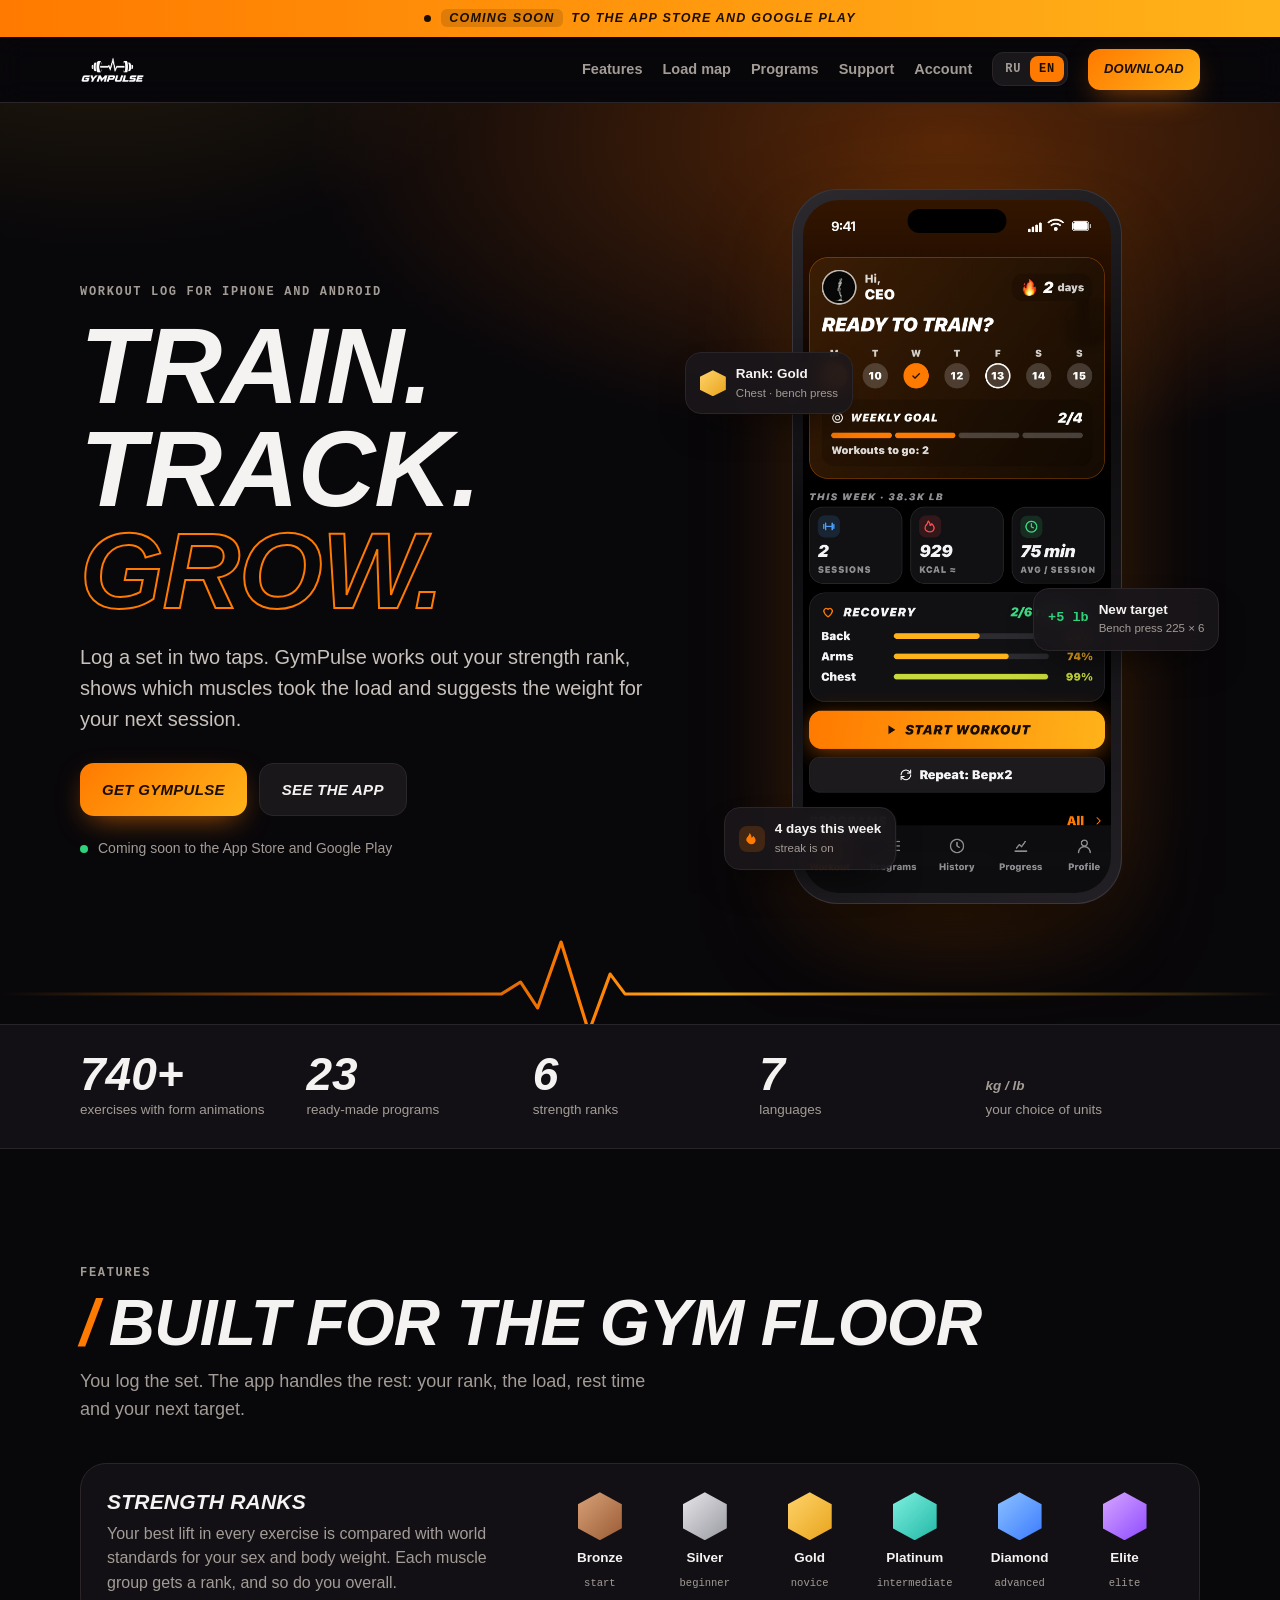
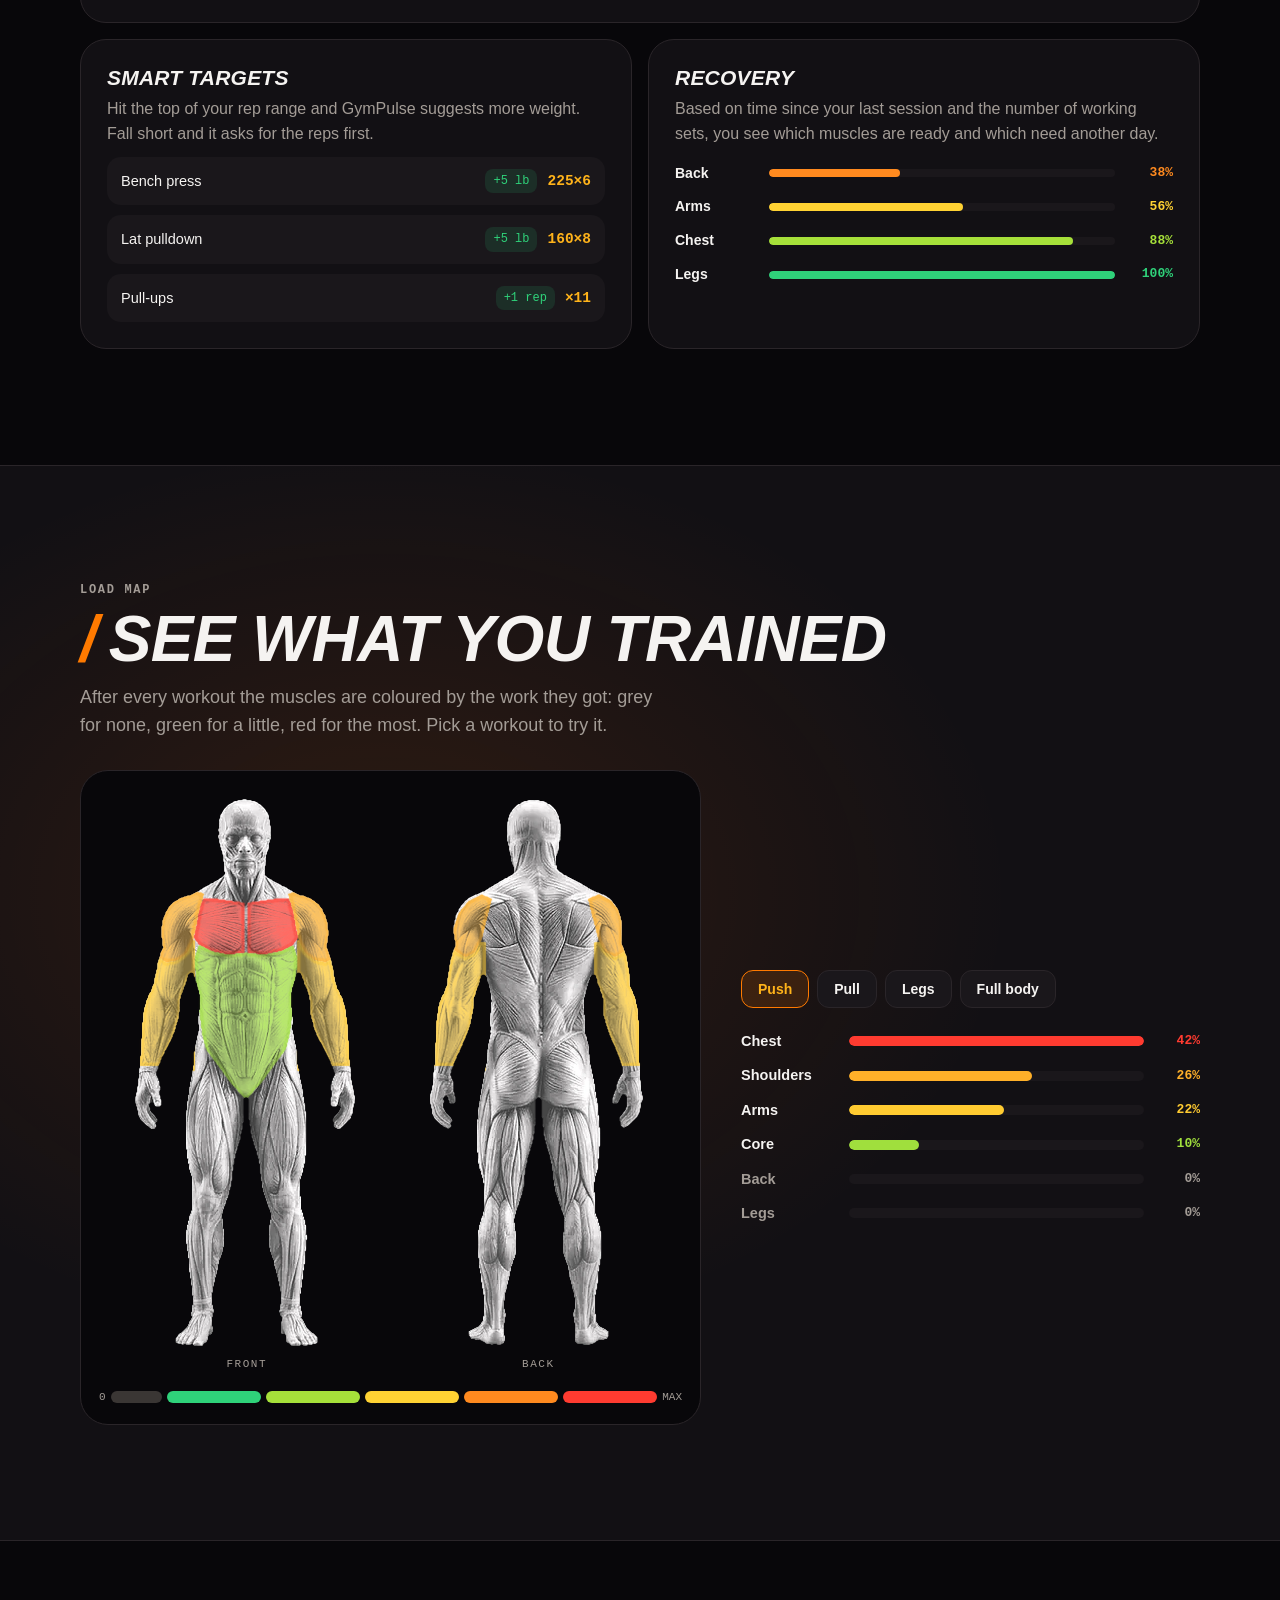
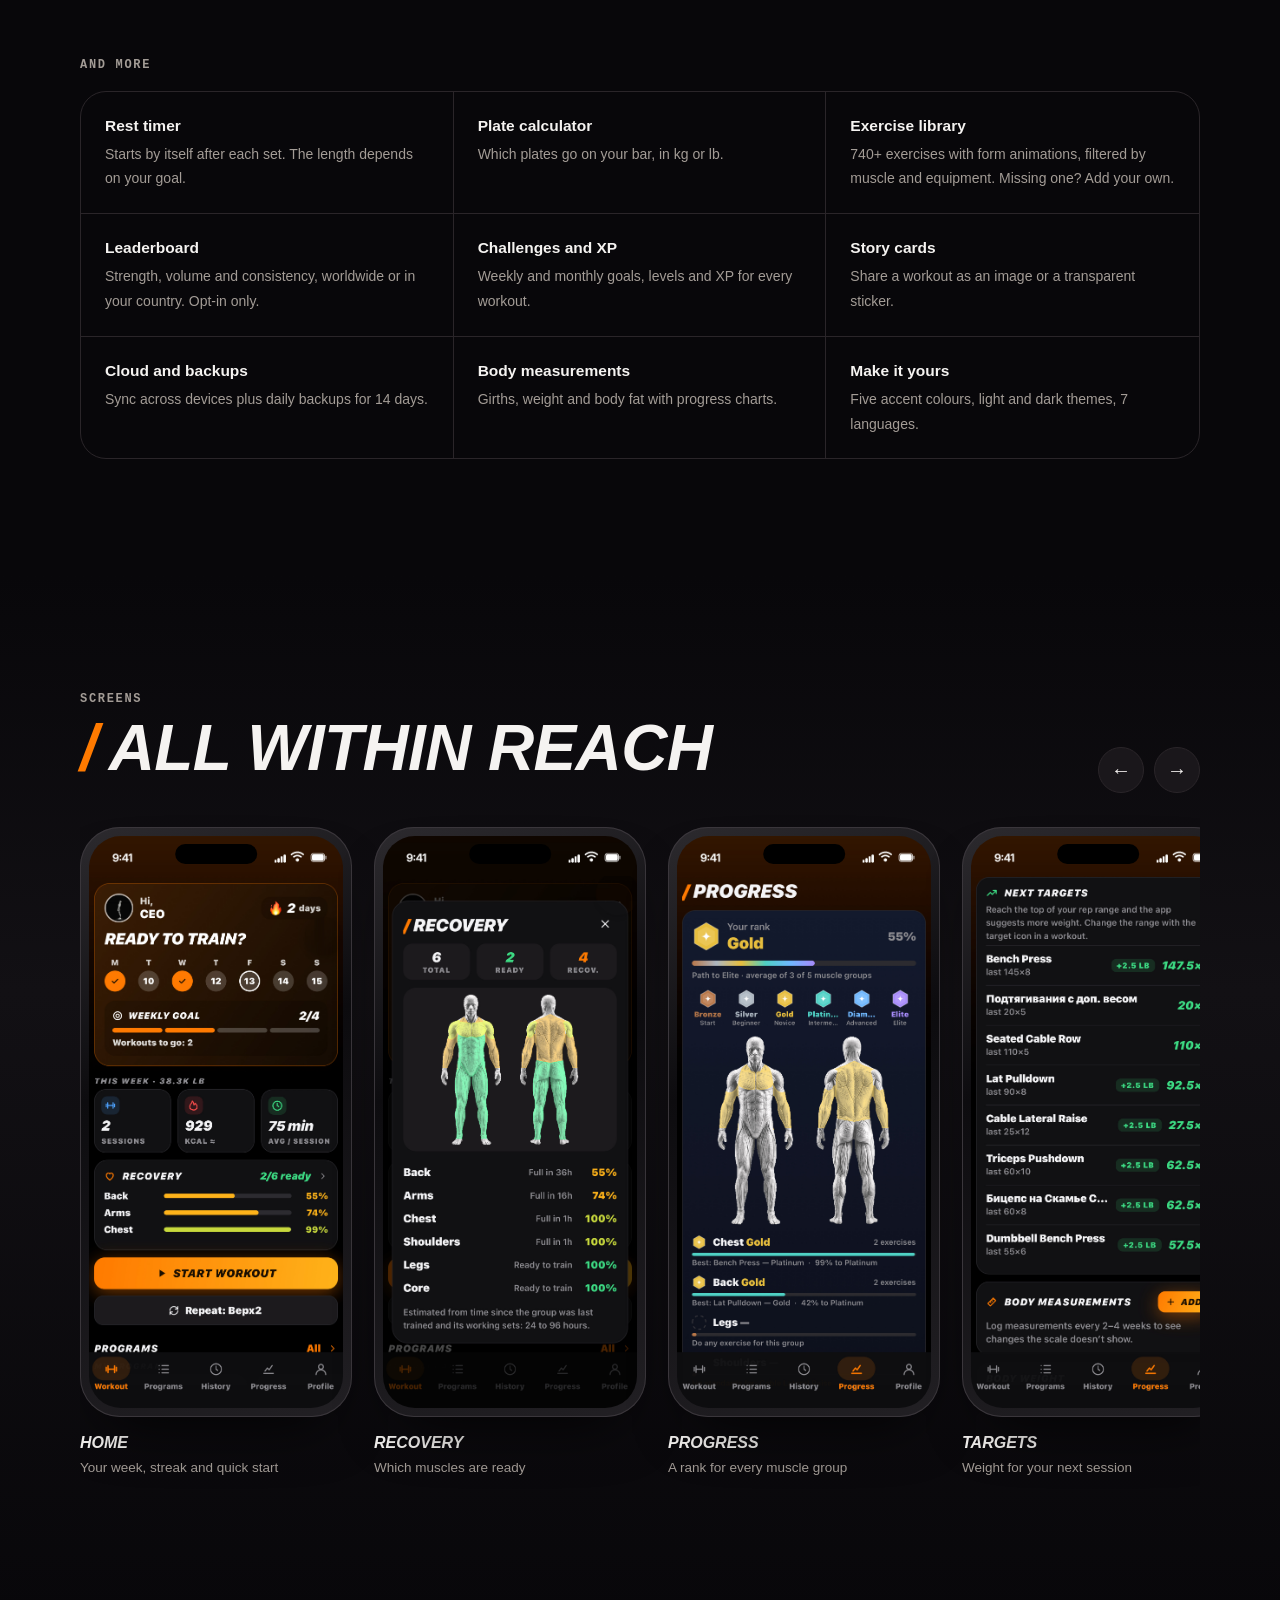
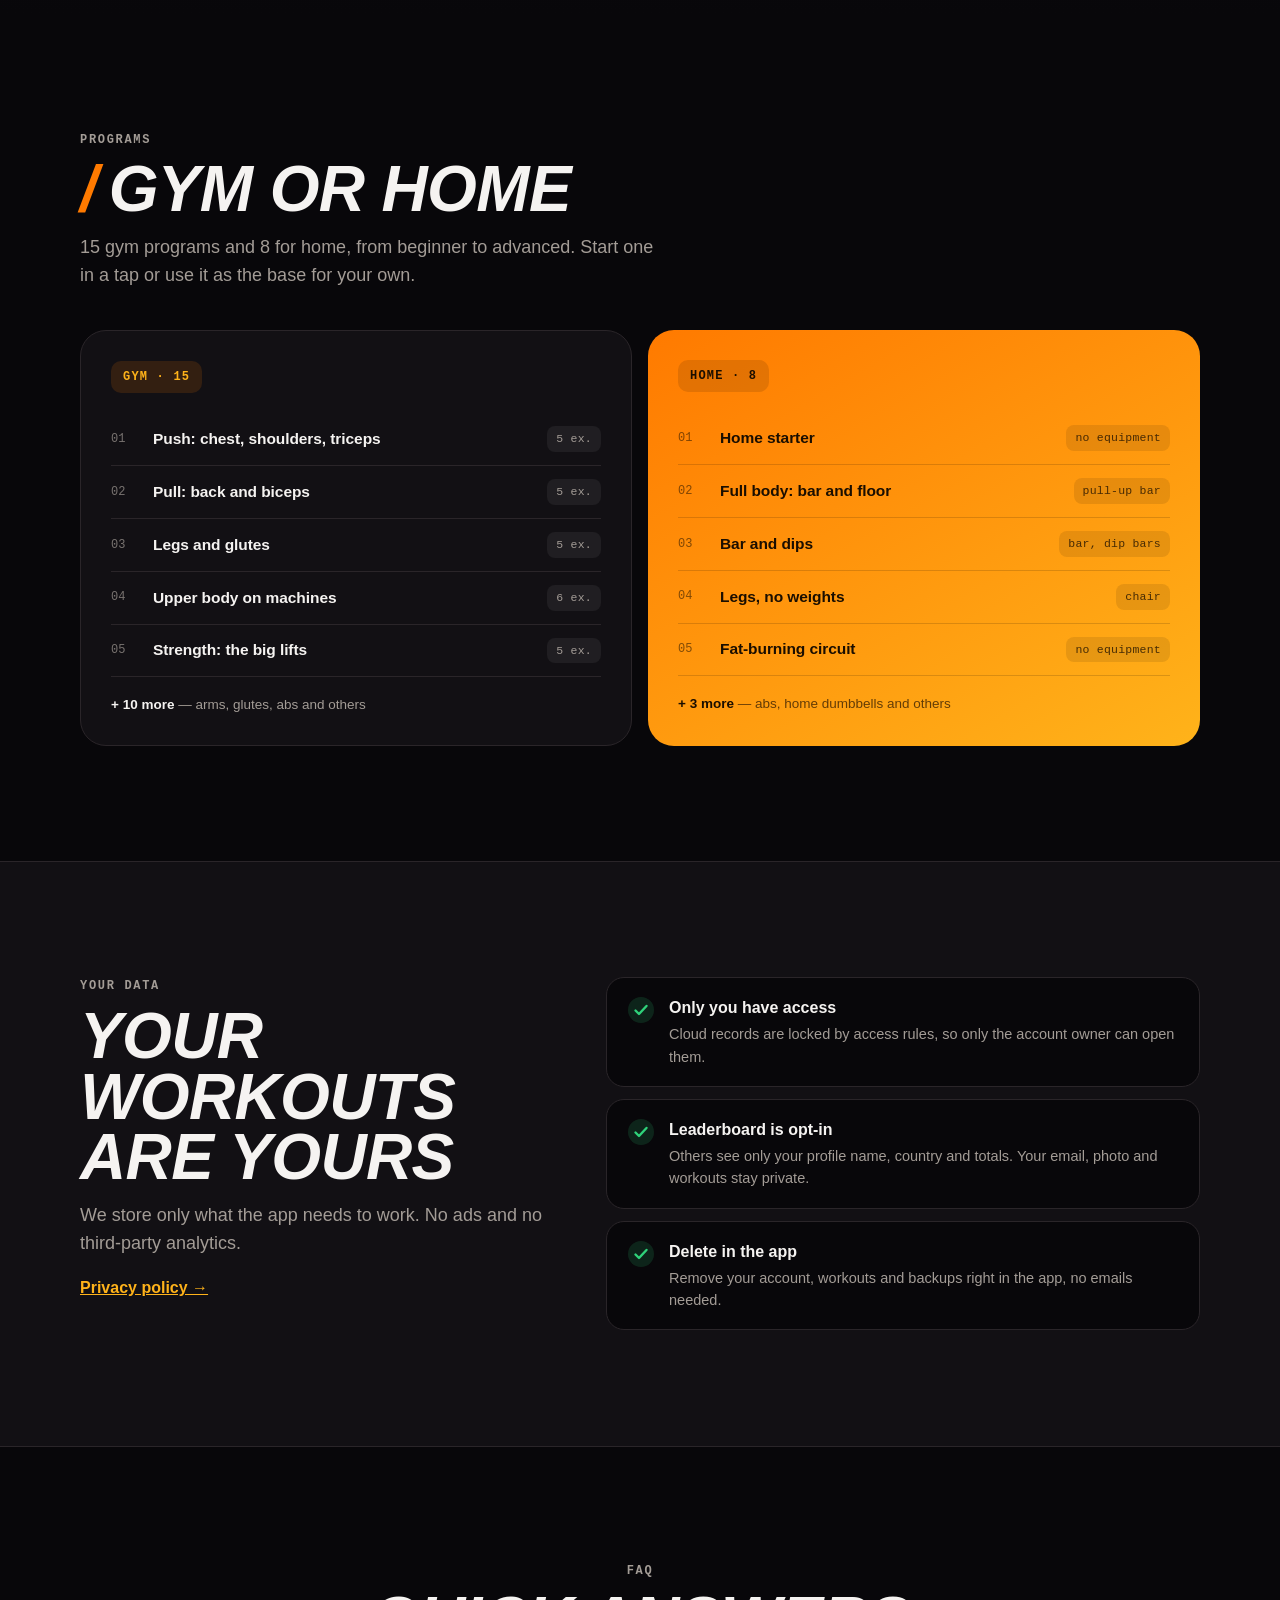
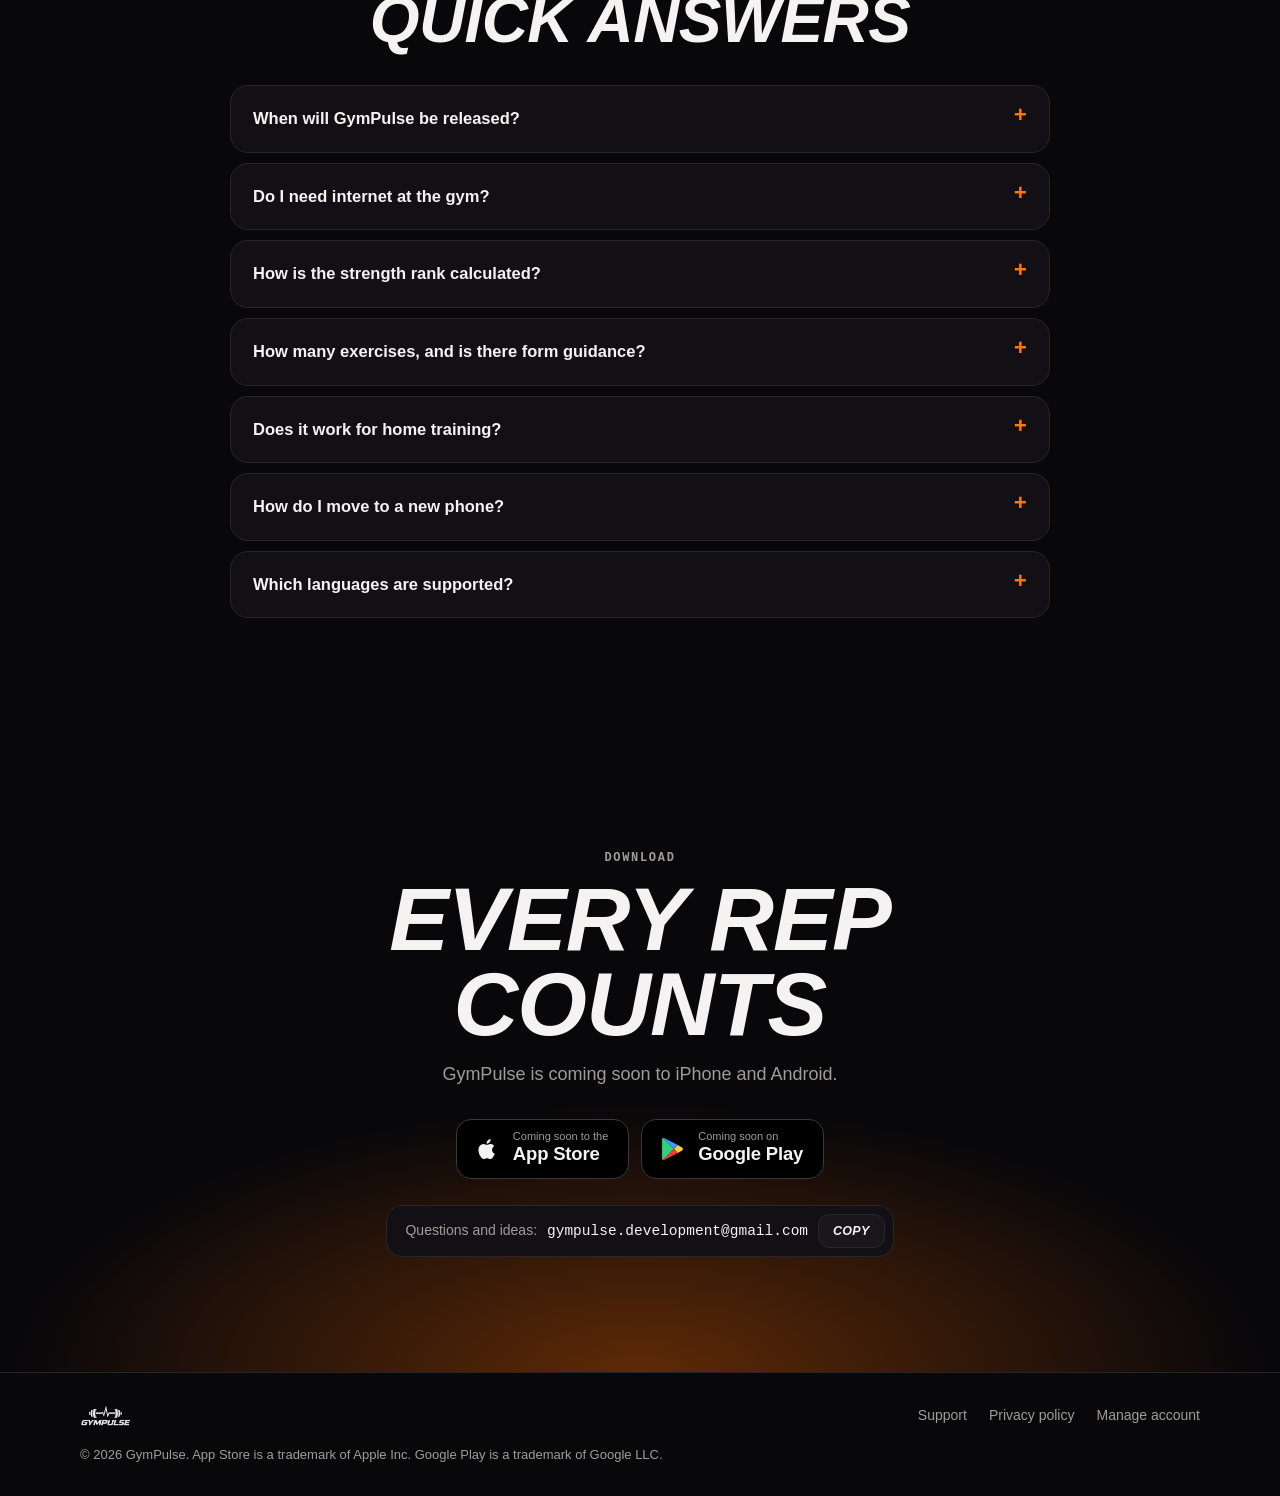
==== commit 4543283b: "Тексты: 740+ упражнений с анимацией техники" ====
--- a/index.html
+++ b/index.html
@@ -6,7 +6,7 @@
 <title>GymPulse</title>
 <meta name="gp:title-ru" content="GymPulse">
 <meta name="gp:title-en" content="GymPulse">
-<meta name="description" content="GymPulse — дневник тренировок для iPhone и Android: ранги силы, карта нагрузки, умные цели и программы для зала и дома.">
+<meta name="description" content="GymPulse — дневник тренировок для iPhone и Android: ранги силы, карта нагрузки, 740+ упражнений с анимацией техники, умные цели и программы для зала и дома.">
 <meta name="theme-color" content="#08070A">
 <meta http-equiv="Content-Security-Policy" content="default-src 'self'; script-src 'self' 'sha256-vhCojYVqglzWc3rxSe71ZzEY8ykdeRPMenTMEMSjk7M=' 'sha256-+N1O2ZhB4fCDuWW6IZrmTO3uLFp5yGKeGTYfXfHgf4A=' 'sha256-VAVlBNXvPKZ7xdp2BcN4tLJjCNJUkDB6+BNIUAc+iOA=' https://cdn.jsdelivr.net/npm/@supabase/supabase-js@2.119.0/; style-src 'self' 'unsafe-inline' https://fonts.googleapis.com; font-src https://fonts.gstatic.com; img-src 'self' data: blob: https://tsquteboyugfvkewymhu.supabase.co; connect-src 'self' https://tsquteboyugfvkewymhu.supabase.co wss://tsquteboyugfvkewymhu.supabase.co; object-src 'none'; frame-src 'none'; worker-src 'none'; manifest-src 'self'; base-uri 'self'; form-action 'self'; upgrade-insecure-requests">
 <script>if (self !== top) { try { top.location.href = self.location.href; } catch (e) {} document.documentElement.style.display = 'none'; }</script>
@@ -20,7 +20,7 @@
 <meta property="og:site_name" content="GymPulse">
 <meta property="og:url" content="https://gympulsefit.github.io/">
 <meta property="og:title" content="GymPulse">
-<meta property="og:description" content="GymPulse — дневник тренировок для iPhone и Android: ранги силы, карта нагрузки, умные цели и программы для зала и дома.">
+<meta property="og:description" content="GymPulse — дневник тренировок для iPhone и Android: ранги силы, карта нагрузки, 740+ упражнений с анимацией техники, умные цели и программы для зала и дома.">
 <meta property="og:image" content="https://gympulsefit.github.io/img/og.jpg">
 <meta property="og:image:width" content="1200">
 <meta property="og:image:height" content="630">
@@ -28,7 +28,7 @@
 <link rel="icon" type="image/png" href="img/icon.png">
 <link rel="apple-touch-icon" href="img/icon.png">
 <meta name="google-site-verification" content="DGbmN3u5YZqPYP7oXoBu73FGIkUK-Fvcan2WPgeFIfA">
-<script type="application/ld+json">{"@context": "https://schema.org", "@type": "MobileApplication", "name": "GymPulse", "operatingSystem": "iOS, Android", "applicationCategory": "HealthApplication", "inLanguage": ["ru", "uk", "en", "es", "fr", "de", "zh"], "description": "GymPulse — дневник тренировок: ранги силы, карта нагрузки на мышцы, умные цели, программы для зала и дома.", "url": "https://gympulsefit.github.io/", "image": "https://gympulsefit.github.io/img/og.jpg", "publisher": {"@type": "Organization", "name": "GymPulse", "email": "gympulse.development@gmail.com"}}</script>
+<script type="application/ld+json">{"@context": "https://schema.org", "@type": "MobileApplication", "name": "GymPulse", "operatingSystem": "iOS, Android", "applicationCategory": "HealthApplication", "inLanguage": ["ru", "uk", "en", "es", "fr", "de", "zh"], "description": "GymPulse — дневник тренировок: ранги силы, карта нагрузки на мышцы, 740+ упражнений с анимацией техники, умные цели, программы для зала и дома.", "url": "https://gympulsefit.github.io/", "image": "https://gympulsefit.github.io/img/og.jpg", "publisher": {"@type": "Organization", "name": "GymPulse", "email": "gympulse.development@gmail.com"}}</script>
 
 <script>(function(){var l;try{l=new URLSearchParams(location.search).get('lang')||localStorage.getItem('gp_lang')}catch(e){}if(l!=='ru'&&l!=='en')l=/^(ru|uk|be|kk)/i.test(navigator.language||'')?'ru':'en';document.documentElement.lang=l})()</script>
 <link rel="preconnect" href="https://fonts.googleapis.com">
@@ -238,7 +238,7 @@
 
 <div class="stats">
   <div class="wrap">
-    <div class="stat"><b>87</b><span data-l="ru">упражнений с техникой</span><span data-l="en">exercises with form tips</span></div>
+    <div class="stat"><b>740+</b><span data-l="ru">упражнений с анимацией техники</span><span data-l="en">exercises with form animations</span></div>
     <div class="stat"><b>23</b><span data-l="ru">готовые программы</span><span data-l="en">ready-made programs</span></div>
     <div class="stat"><b>6</b><span data-l="ru">рангов силы</span><span data-l="en">strength ranks</span></div>
     <div class="stat"><b>7</b><span data-l="ru">языков</span><span data-l="en">languages</span></div>
@@ -322,7 +322,7 @@
     <div class="more rv">
       <div><b data-l="ru">Таймер отдыха</b><b data-l="en">Rest timer</b><span data-l="ru">Запускается сам после подхода. Время зависит от вашей цели.</span><span data-l="en">Starts by itself after each set. The length depends on your goal.</span></div>
       <div><b data-l="ru">Калькулятор блинов</b><b data-l="en">Plate calculator</b><span data-l="ru">Какие блины вешать на ваш гриф, в кг или lb.</span><span data-l="en">Which plates go on your bar, in kg or lb.</span></div>
-      <div><b data-l="ru">Свои упражнения</b><b data-l="en">Your own exercises</b><span data-l="ru">Впишите название, и группа мышц определится автоматически.</span><span data-l="en">Type a name and the muscle group is detected for you.</span></div>
+      <div><b data-l="ru">Каталог упражнений</b><b data-l="en">Exercise library</b><span data-l="ru">740+ упражнений с анимацией техники и фильтром по мышцам и инвентарю. Нет нужного — впишите своё.</span><span data-l="en">740+ exercises with form animations, filtered by muscle and equipment. Missing one? Add your own.</span></div>
       <div><b data-l="ru">Рейтинг атлетов</b><b data-l="en">Leaderboard</b><span data-l="ru">Сила, объём и регулярность по миру или вашей стране. Участие по желанию.</span><span data-l="en">Strength, volume and consistency, worldwide or in your country. Opt-in only.</span></div>
       <div><b data-l="ru">Челленджи и опыт</b><b data-l="en">Challenges and XP</b><span data-l="ru">Задания на неделю и месяц, уровни и очки опыта за тренировки.</span><span data-l="en">Weekly and monthly goals, levels and XP for every workout.</span></div>
       <div><b data-l="ru">Карточки для сторис</b><b data-l="en">Story cards</b><span data-l="ru">Итог тренировки картинкой или прозрачным стикером.</span><span data-l="en">Share a workout as an image or a transparent sticker.</span></div>
@@ -412,6 +412,7 @@
       <details><summary><span data-l="ru">Когда GymPulse выйдет?</span><span data-l="en">When will GymPulse be released?</span></summary><p data-l="ru">Приложение готовится к публикации в App Store и Google Play. Как только оно пройдёт проверку, ссылки появятся на этой странице.</p><p data-l="en">The app is being prepared for the App Store and Google Play. Store links will appear on this page once it passes review.</p></details>
       <details><summary><span data-l="ru">Нужен ли интернет в зале?</span><span data-l="en">Do I need internet at the gym?</span></summary><p data-l="ru">Нет. Тренировка записывается без сети, а в облако уходит, когда связь появится.</p><p data-l="en">No. Workouts are logged offline and sync to the cloud once you are back online.</p></details>
       <details><summary><span data-l="ru">Как считается ранг силы?</span><span data-l="en">How is the strength rank calculated?</span></summary><p data-l="ru">Лучший подход переводится в расчётный одноповторный максимум и сравнивается с нормативами StrengthLog и Strength Level для вашего пола и веса тела. Уровней шесть: от Бронзы до Элиты.</p><p data-l="en">Your best set is converted to an estimated one-rep max and compared with StrengthLog and Strength Level standards for your sex and body weight. There are six tiers, from Bronze to Elite.</p></details>
+      <details><summary><span data-l="ru">Сколько упражнений и есть ли техника?</span><span data-l="en">How many exercises, and is there form guidance?</span></summary><p data-l="ru">Больше 740 упражнений для зала и дома: штанга, гантели, тренажёры, блоки, гири, резинки и собственный вес. Почти у каждого есть анимация техники и пошаговое описание, а список можно отфильтровать по группе мышц и инвентарю. Анимации загружаются из интернета, записывать тренировку можно и без сети.</p><p data-l="en">Over 740 exercises for the gym and home: barbell, dumbbells, machines, cables, kettlebells, bands and bodyweight. Nearly all have a form animation and step-by-step instructions, and you can filter by muscle group and equipment. Animations load from the internet; logging works offline.</p></details>
       <details><summary><span data-l="ru">Подойдёт, если я тренируюсь дома?</span><span data-l="en">Does it work for home training?</span></summary><p data-l="ru">Да. В разделе «Дома» есть программы на собственном весе, с турником, брусьями, стулом или гантелями и фильтр по инвентарю.</p><p data-l="en">Yes. The Home section has programs for bodyweight, a pull-up bar, dip bars, a chair or dumbbells, with an equipment filter.</p></details>
       <details><summary><span data-l="ru">Как перенести данные на новый телефон?</span><span data-l="en">How do I move to a new phone?</span></summary><p data-l="ru">Войдите в тот же аккаунт. Тренировки, программы и настройки загрузятся из облака.</p><p data-l="en">Sign in to the same account. Your workouts, programs and settings load from the cloud.</p></details>
       <details><summary><span data-l="ru">Какие языки есть?</span><span data-l="en">Which languages are supported?</span></summary><p data-l="ru">Русский, украинский, английский, испанский, французский, немецкий и китайский. По умолчанию приложение берёт язык телефона.</p><p data-l="en">English, Russian, Ukrainian, Spanish, French, German and Chinese. By default the app uses your phone's language.</p></details>
